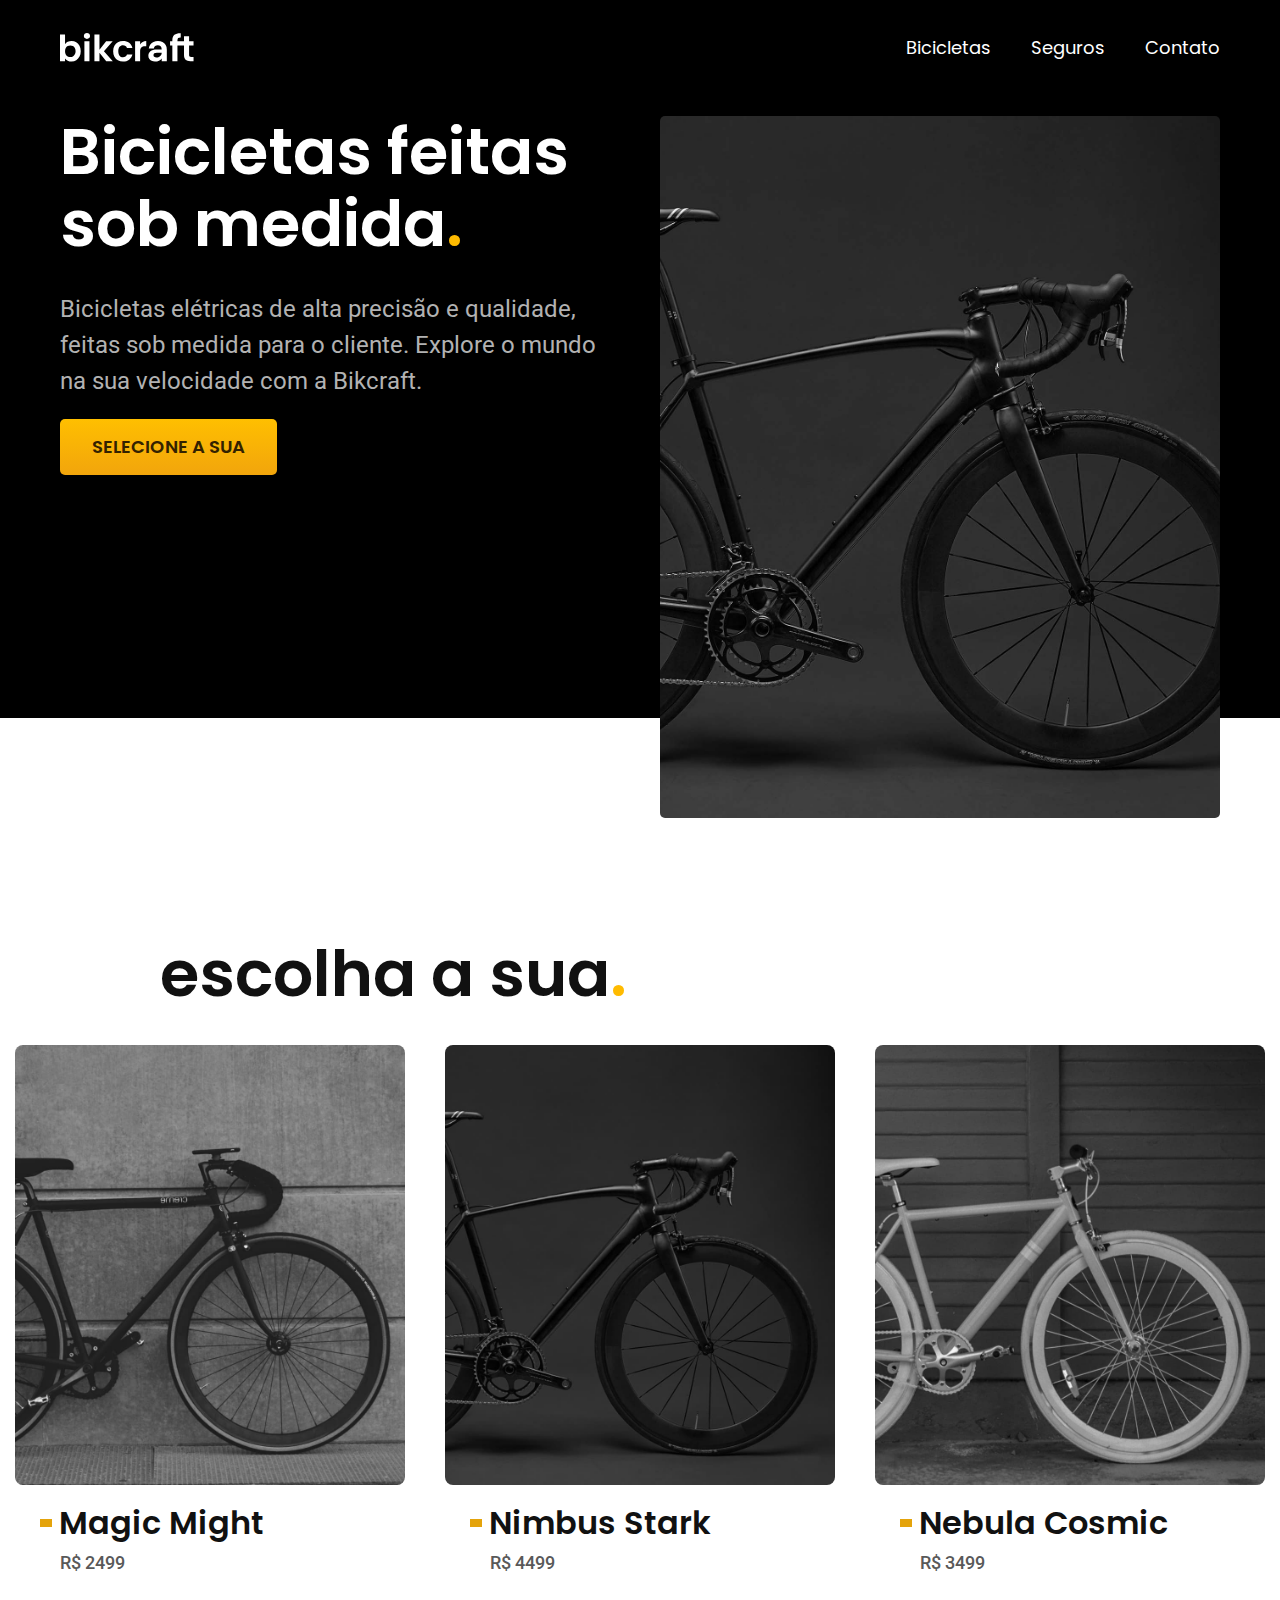
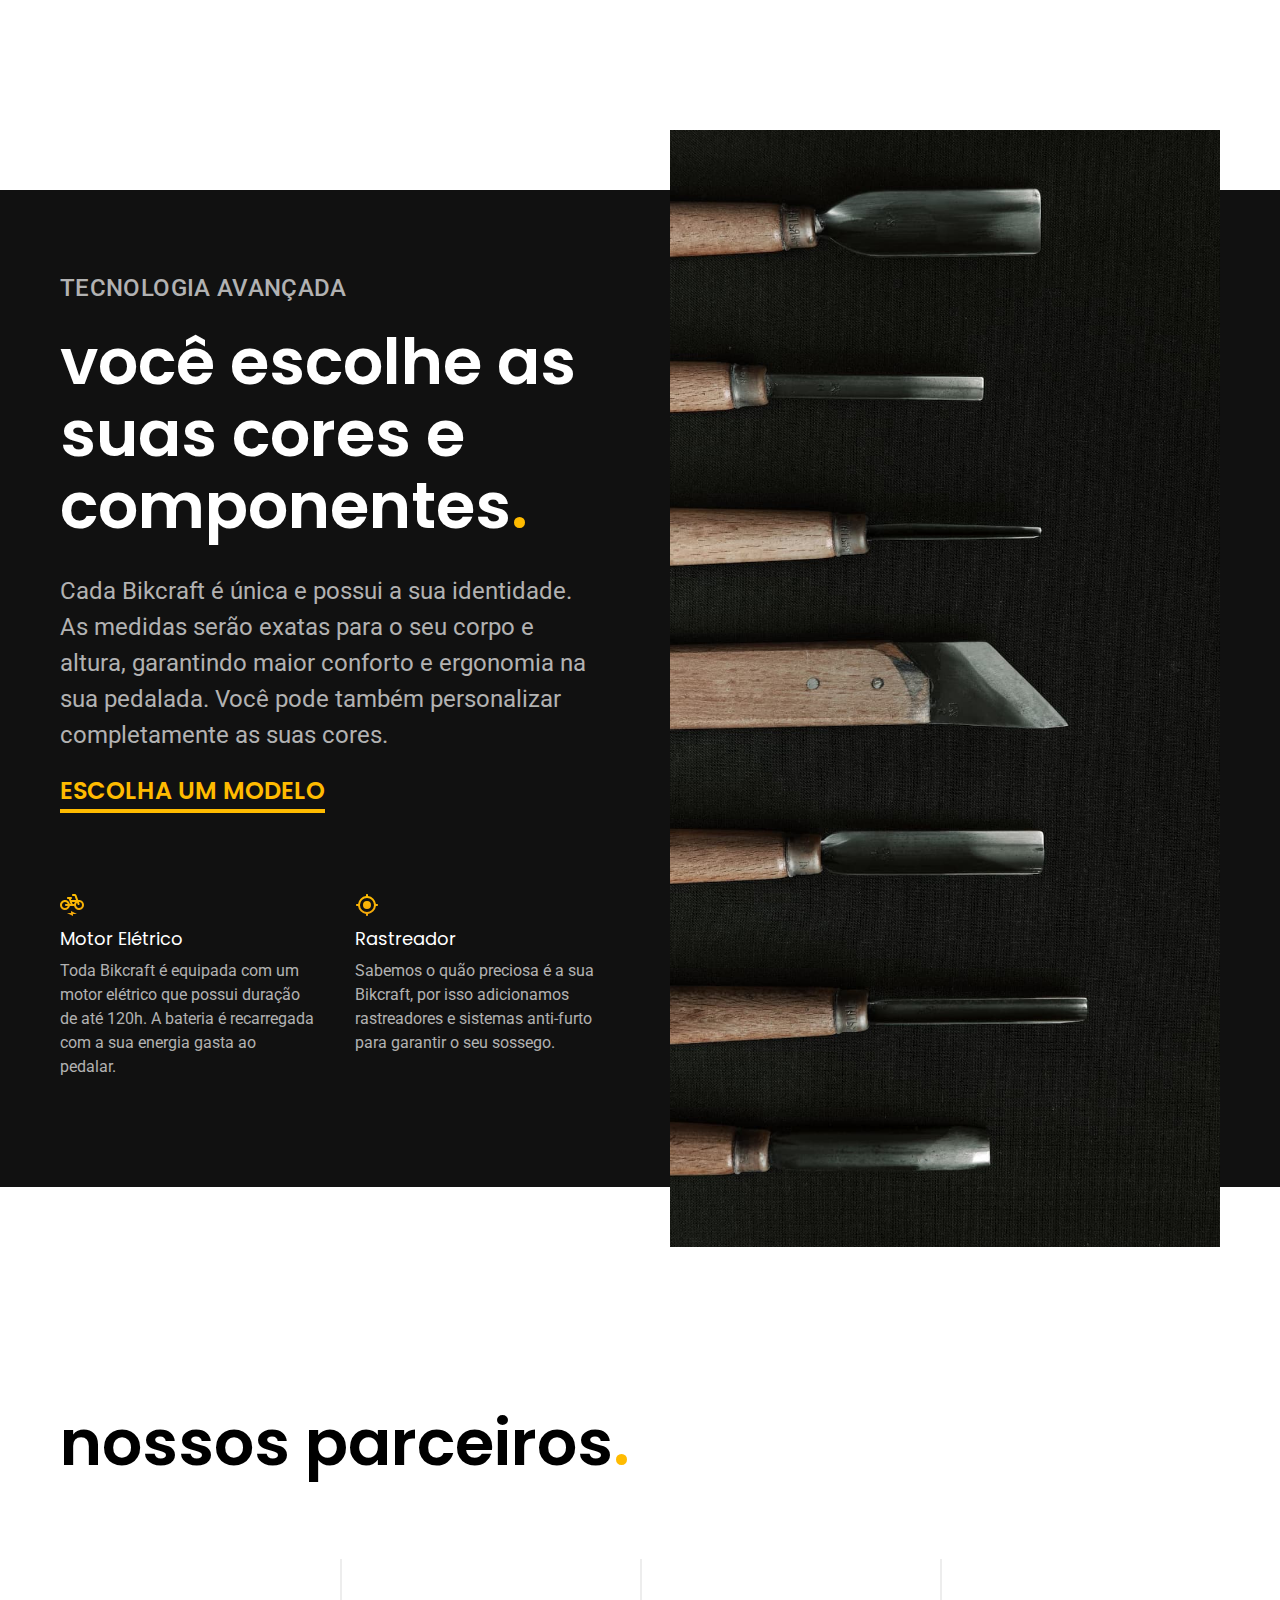
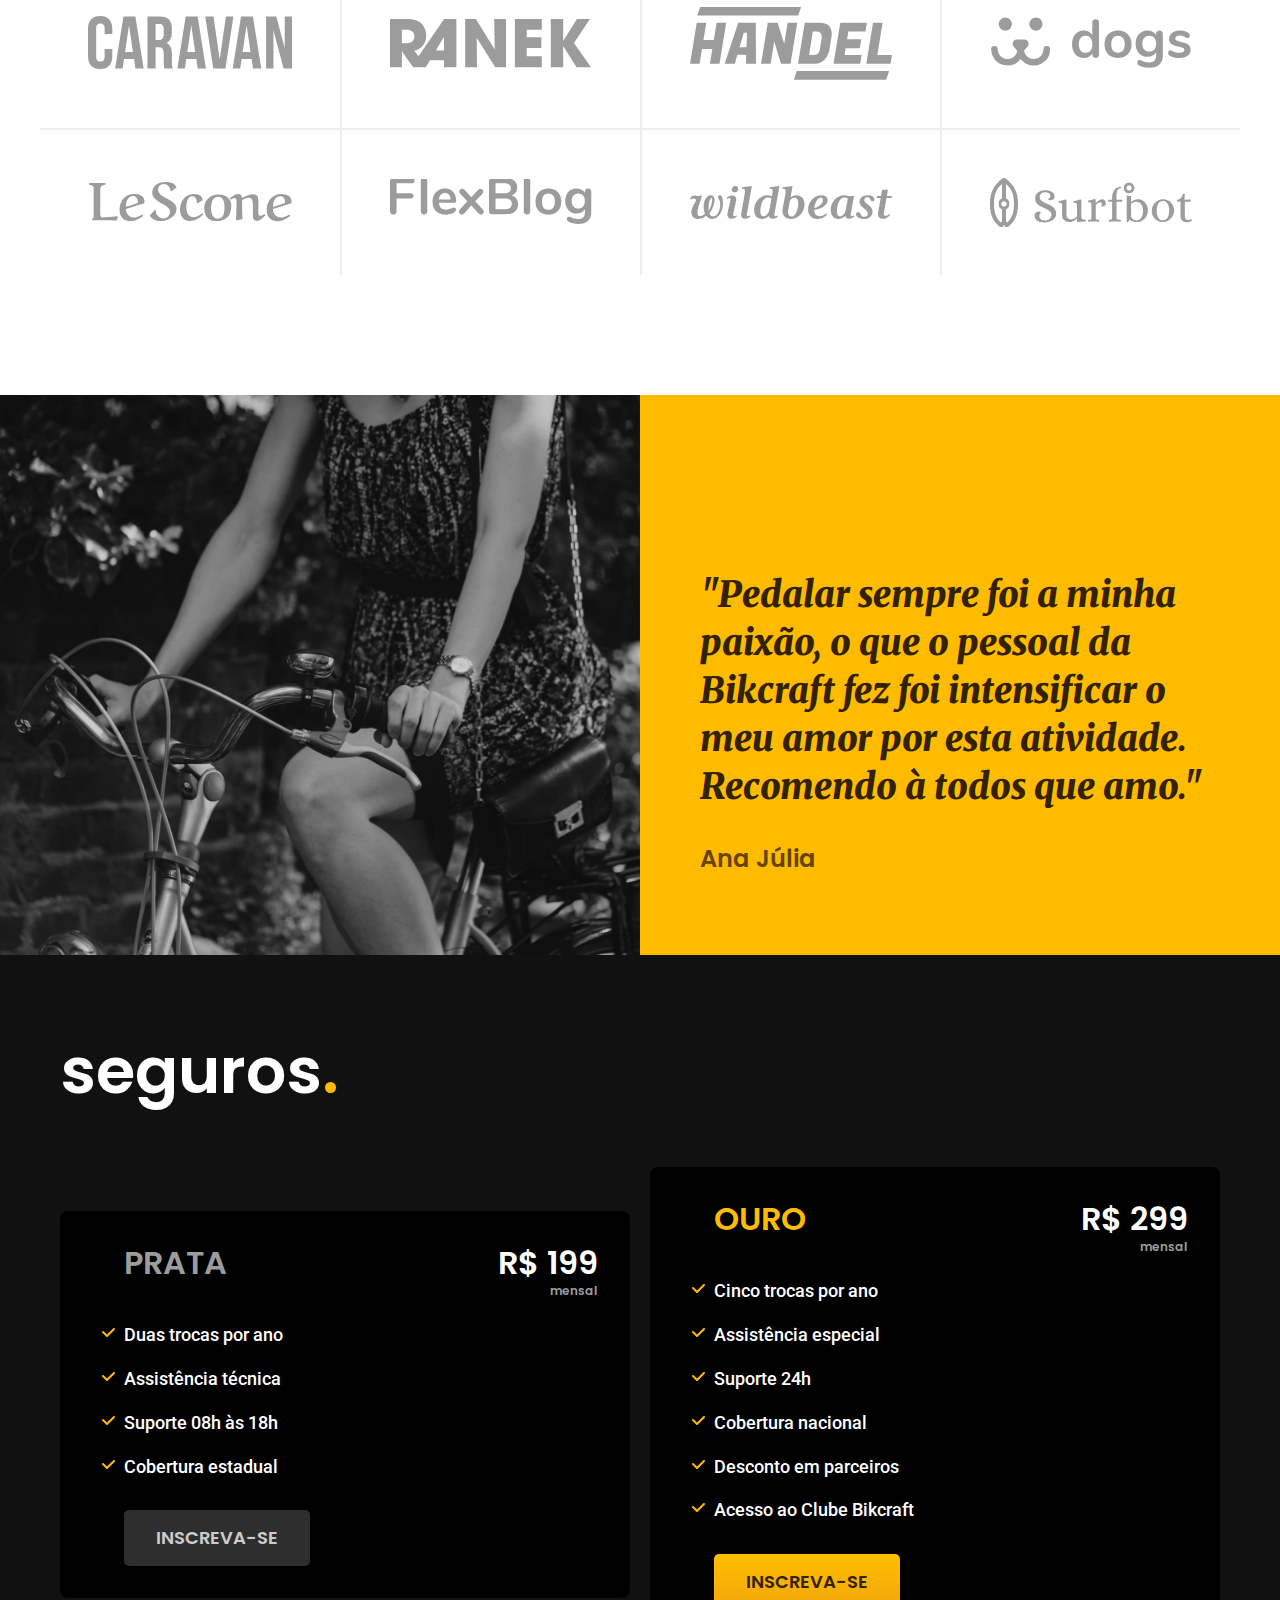
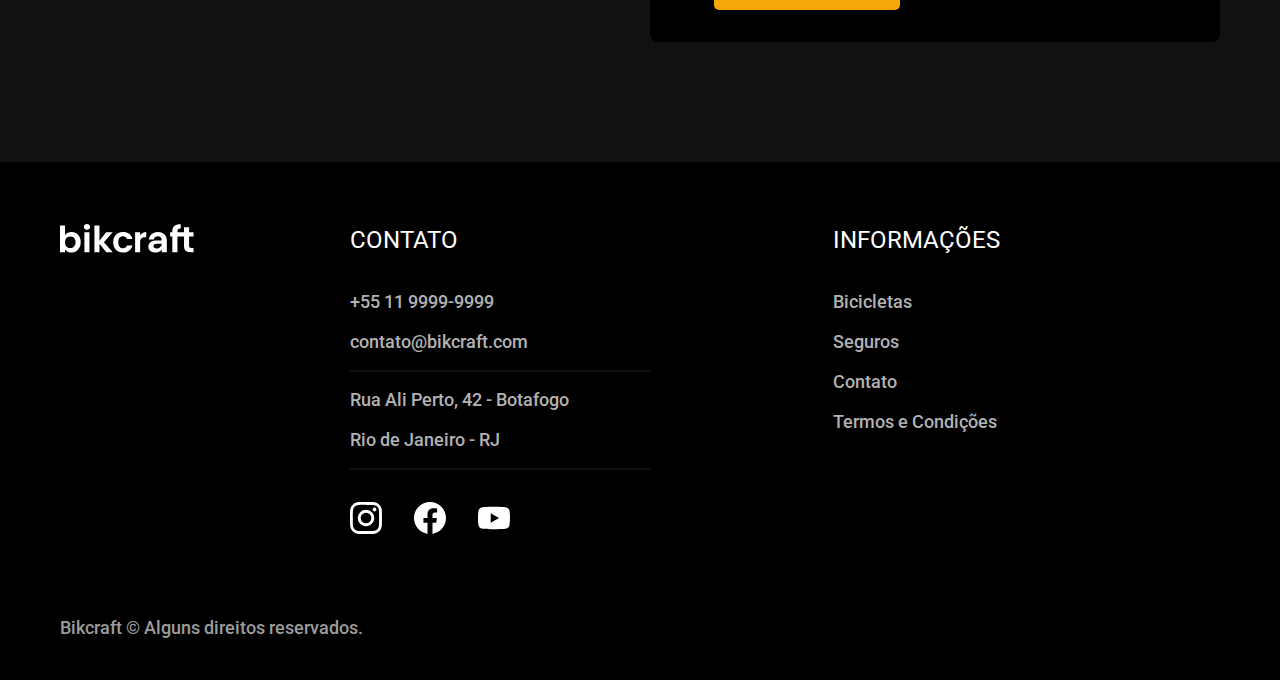
==== index.html @ 65bf2ab3 "jacarei-onibus" ====
<!DOCTYPE html>
<html lang="pt-br">

<head>
    <meta charset="UTF-8">
    <meta http-equiv="X-UA-Compatible" content="IE=edge">
    <meta name="viewport" content="width=device-width, initial-scale=1.0">
    <meta name="description"
        content="Bicicletas elétricas de alta precisão e qualidade,  feitas sob medida para o cliente. Explore o mundo na sua velocidade com a Bikcraft.">
    <link rel="stylesheet" href="assets/Css/style.css">
    <link rel="preconnect" href="https://fonts.googleapis.com">
    <link rel="preconnect" href="https://fonts.gstatic.com" crossorigin>
    <link
        href="https://fonts.googleapis.com/css2?family=Poppins:ital,wght@0,600;1,400&family=Roboto:wght@400;500&family=Merriweather:ital,wght@1,900&display=swap"
        rel="stylesheet">
    <title>BikCraft - Bicicletas Elétricas</title>
</head>

<body>
    <header class="header-bg">
        <div class="header container">
            <a href="./"><img class="logo" src="../assets/img/bikcraft.svg" alt="bikcraft"></a>
            <nav>
                <ul class="header-menu font-1-m w">
                    <li>
                        <a class="menu-item " href="/bicicletas.html">Bicicletas</a>
                    </li>
                    <li>
                        <a class="menu-item" href="#">Seguros </a>
                    </li>
                    <li>
                        <a class="menu-item" href="#">Contato</a>
                    </li>
                </ul>
                <div>
            </nav>
    </header>

    <main class="introducao-bg">
        <div class="introducao container">
            <div class="introducao-info">
                <h1 class="font-1-xxl w">Bicicletas feitas sob medida<span class="p1">.</span></h1>
                <p class="font-2-l c5">Bicicletas elétricas de alta precisão e qualidade, feitas sob medida para o
                    cliente.
                    Explore o mundo na sua velocidade com a Bikcraft.</p>
                <a class="font-1-m-b btn primario" href="#">Selecione a sua</a>
            </div>
            <div class="img">
                <img class="bike-intro" src="../assets/img/fotos/introducao.jpg" alt="Bicicleta preta">
            </div>
    </main>

    <article class="bicicletas-lista">
        <div>
            <h1 class="font-1-xxl c11">escolha a sua<span class="p1">.</span></h1>
        </div>
        <ul class="bicicletas-home">
            <li>
                <a class="motion" href="#">
                    <img src="/assets/img/bicicletas/magic-home.jpg" alt="Bicicleta Magic Might">
                    <div class="descricao">
                        <h2 class="font-1-xl c11">Magic Might</h2>
                        <p class="font-2-m c8">R$ 2499</p>
                    </div>
                </a>
            </li>

            <li>
                <a class="motion" href="/Bicicletas/nimbus.html">
                    <img src="/assets/img/bicicletas/nimbus-home.jpg" alt="Bicicleta Nimbus Stark">
                    <div class="descricao">
                        <h2 class="font-1-xl c11">Nimbus Stark</h2>
                        <p class="font-2-m c8">R$ 4499</p>
                    </div>
                </a>
            </li>

            <li>
                <a class="motion" href="#">
                    <img src="/assets/img/bicicletas/nebula-home.jpg" alt="Bicicleta Nebula Cosmic">
                    <div class="descricao">
                        <h2 class="font-1-xl c11">Nebula Cosmic</h2>
                        <p class="font-2-m c8">R$ 3499</p>
                    </div>
                </a>
            </li>
        </ul>

    </article>

    <article class="tecnologia-bg">
        <div class="tecnologia container w">
            <div class="tecnologia-info">
                <h3 class="font-2-l-b c5">Tecnologia Avançada</h3>
                <h1 class="font-1-xxl">você escolhe as suas cores e componentes<span class="p1">.</span></h1>
                <p class="font-2-l c5">Cada Bikcraft é única e possui a sua identidade. As medidas serão exatas para o
                    seu corpo e altura,
                    garantindo maior conforto e ergonomia na sua pedalada. Você pode também personalizar completamente
                    as suas cores.</p>
                <a href="#">
                    <h2 class="font-1-l p1">Escolha um modelo</h2>
                </a>

                <div class="info">

                    <div class="info-item">
                        <img src="/assets/img/icones/eletrica.svg" width="24px" height="24px" alt="">
                        <h3 class="font-1-m w">Motor Elétrico</h3>
                        <p class="font-2-s c5">Toda Bikcraft é equipada com um motor elétrico que possui duração de até
                            120h. A bateria é
                            recarregada com a sua energia gasta ao pedalar.
                    </div>
                    <div class="info-item">
                        <img src="/assets/img/icones/rastreador.svg" width="24px" height="24px" alt="">
                        <h3 class="font-1-m w">Rastreador</h3>
                        <p class="font-2-s c5">Sabemos o quão preciosa é a sua Bikcraft, por isso adicionamos
                            rastreadores
                            e sistemas
                            anti-furto para garantir o seu sossego.</p>
                    </div>
                </div>
            </div>
            <div>
                <img class="facas" src="/assets/img/fotos/tecnologia.jpg" alt="">
            </div>
        </div>
    </article>
    <section class="parceiros " aria-label="Nossos Parceiros">
        <div>
            <h2 class="font-1-xxl container">nossos parceiros<span class="p1">.</span></h2>
            <ul class="parceiros-logo">
                <li>
                    <svg viewBox="0 0 140 38" fill="none" xmlns="http://www.w3.org/2000/svg">
                        <path
                            d="M11.394 22.737v5.086c0 2.543-1.12 3.46-2.9 3.46-1.78 0-2.899-.917-2.899-3.46V8.596c0-2.543 1.12-3.51 2.9-3.51 1.78 0 2.899.967 2.899 3.51v3.815h5.29V8.952C16.684 3.255 13.835 0 8.342 0 2.848 0 0 3.255 0 8.952v18.515c0 5.697 2.848 8.953 8.342 8.953 5.493 0 8.342-3.256 8.342-8.953v-4.73h-5.29ZM32.503.407 38.2 36.013h-5.646l-.967-6.46h-6.866l-.967 6.46h-5.137L24.314.407h8.189Zm-4.425 6.307-2.645 18.007h5.391L28.18 6.713h-.101l-.001.001ZM58.19 36.013h-5.697c-.305-.916-.509-1.476-.509-4.375v-5.595c0-3.306-1.119-4.527-3.662-4.527h-1.933v14.497h-5.595V.407h8.444c5.798 0 8.29 2.696 8.29 8.19v2.797c0 3.662-1.17 6.002-3.662 7.172 2.798 1.271 3.713 3.916 3.713 7.63v5.493c0 1.73.051 3.001.61 4.324h.001Zm-9.105-30.52h-2.696V16.43h2.187c2.086 0 3.357-.915 3.357-3.764v-3.51c0-2.543-.864-3.662-2.848-3.662v-.001ZM75.242.407l5.697 35.606h-5.646l-.966-6.46H67.46l-.966 6.46h-5.138L67.053.407h8.19-.001Zm-4.425 6.307-2.645 18.007h5.392L70.919 6.713h-.102v.001ZM86.115.407h-5.646l5.493 35.606h8.342L99.797.407H94.66L90.438 29.45h-.102L86.115.407Zm27.098 0 5.697 35.606h-5.646l-.966-6.46h-6.867l-.967 6.46h-5.137L105.024.407h8.189Zm-4.425 6.307-2.645 18.007h5.392L108.89 6.713h-.102v.001Zm25.464 29.299H140V.407h-4.985v21.312h-.102L129.267.407h-7.019v35.606h5.036v-25.79h.101l6.867 25.79Z"
                            fill="#9C9C9C" />
                    </svg>
                </li>
                <li>
                    <svg viewBox="0 0 149 36" fill="none" xmlns="http://www.w3.org/2000/svg">
                        <path
                            d="M48.953 35.52V0h-9.037L21.02 27.408l-3.19-3.984c5.703-.864 8.892-5.856 8.892-11.184 0-5.088-2.802-9.36-6.572-10.992C18.267.432 15.464 0 11.743 0H0v35.52h8.747V24.048h.096l8.264 11.472h9.23l3.14-5.136H39.82v5.136h9.133ZM8.746 17.856V7.968h3.48c3.43 0 5.75 1.728 5.75 4.8 0 3.264-2.175 5.088-5.8 5.088h-3.43Zm31.072 5.328h-5.992l5.896-9.84h.096v9.84ZM85.604 35.52V0h-8.746l.386 22.464L63.327 0H55.45v35.52h8.747l-.242-21.696L77.68 35.52h7.925Zm26.376 0v-7.968h-11.115v-6.096h10.776v-7.968h-10.776v-5.52h11.115V0H92.118v35.52h19.862Zm36.305 0-12.612-17.808L147.512 0h-9.568l-10.1 15.984h-.097V0h-9.133v35.52h9.133V20.16h.097l9.762 15.36h10.679Z"
                            fill="#9C9C9C" />
                    </svg>
                </li>
                <li>
                    <svg viewBox="0 0 139 50" fill="none" xmlns="http://www.w3.org/2000/svg">
                        <path
                            d="M24.912 10.784 20.31 39.082h-6.612l1.68-10.218H8.256L6.61 39.082H0l4.639-28.298h6.575L9.242 22.732h7.122l1.974-11.948h6.575-.001Zm13.561 28.298.22-6.17h-6.1l-1.79 6.17h-6.977l9.388-28.298h12.053l.147 28.298H38.473Zm-1.497-21.42-2.885 9.983h4.785l.401-9.982h-2.301v-.001Zm36.807-6.878L69.18 39.082h-6.612l-4.601-15.484-2.484 15.485H48.87l4.639-28.299h6.794l4.53 14.464 2.373-14.464h6.577Zm15.425 0c3.19 0 5.467.865 6.83 2.594.999 1.31 1.497 2.948 1.497 4.913 0 .708-.06 1.454-.181 2.24l-1.425 8.765c-.487 2.96-1.681 5.332-3.58 7.114-1.9 1.782-4.359 2.672-7.38 2.672H74.34l4.64-28.298h10.228Zm-2.302 6.132h-2.374L81.939 32.95h3.47c1.144 0 2.033-.328 2.666-.982.658-.682 1.108-1.782 1.35-3.301l1.061-6.446c.092-.52.141-1.046.146-1.573 0-2.49-1.241-3.733-3.726-3.733v.001Zm30.206 22.166H98.775l4.641-28.298h18.337l-1.023 6.132h-11.762l-.84 5.306h9.716l-1.022 6.13h-9.717l-.73 4.599h11.762l-1.024 6.131h-.001Zm20.865 0H121.32l4.64-28.298h6.575l-3.616 22.167H139l-1.023 6.131Zm-64.506 5.036h63.543L135.029 50H71.486l1.985-5.882ZM6.95 0h69.5l-1.986 5.882h-69.5L6.95 0Z"
                            fill="#9C9C9C" />
                    </svg>
                </li>
                <li>
                    <svg viewBox="0 0 152 39" fill="none" xmlns="http://www.w3.org/2000/svg">
                        <path fill-rule="evenodd" clip-rule="evenodd"
                            d="M23.024 16.85h2.717c2.808 0 4.325 3.292 2.496 5.425l-2.66 3.1a7.392 7.392 0 0 0 2.719 4.655 7.409 7.409 0 0 0 10.02-.77 7.39 7.39 0 0 0 1.976-5.017 2.46 2.46 0 0 1 2.466-2.464 2.468 2.468 0 0 1 2.467 2.464A12.31 12.31 0 0 1 38.56 35.18a12.35 12.35 0 0 1-15.537-3.546 12.348 12.348 0 0 1-19.873-.188 12.31 12.31 0 0 1-2.33-7.203A2.462 2.462 0 0 1 3.29 21.78a2.468 2.468 0 0 1 2.467 2.464 7.387 7.387 0 0 0 5.47 7.147 7.404 7.404 0 0 0 9.246-6.016l-2.662-3.1c-1.828-2.132-.312-5.423 2.5-5.423h2.714Z"
                            fill="#9C9C9C" />
                        <path
                            d="M34.535 10.28a4.93 4.93 0 0 0 4.558-6.815 4.93 4.93 0 0 0-4.558-3.04 4.93 4.93 0 0 0-4.557 6.814 4.929 4.929 0 0 0 4.557 3.041Zm-23.023 0a4.93 4.93 0 0 0 4.557-6.815A4.93 4.93 0 0 0 9.625.798a4.93 4.93 0 0 0-2.67 6.441 4.93 4.93 0 0 0 4.557 3.041Zm67.933-8.652c.76 0 1.384.217 1.872.651.488.434.732 1.004.732 1.71v24.335c0 .733-.23 1.316-.692 1.75-.46.434-1.07.651-1.83.651s-1.37-.217-1.832-.65c-.46-.435-.692-1.018-.692-1.75v-1.018c-.597 1.112-1.465 1.98-2.605 2.604-1.112.624-2.387.936-3.825.936-1.71 0-3.242-.434-4.598-1.302-1.33-.868-2.374-2.089-3.134-3.663-.733-1.6-1.099-3.43-1.099-5.493 0-2.062.366-3.866 1.1-5.413.76-1.546 1.803-2.74 3.133-3.58 1.33-.842 2.862-1.263 4.598-1.263 1.438 0 2.713.3 3.826.896a6.21 6.21 0 0 1 2.563 2.523V3.907c0-.678.217-1.22.651-1.628.462-.434 1.072-.65 1.832-.65ZM71.916 26.9c1.628 0 2.876-.556 3.744-1.669.895-1.112 1.343-2.7 1.343-4.76 0-2.063-.448-3.637-1.343-4.72-.868-1.114-2.102-1.67-3.703-1.67-1.628 0-2.89.542-3.785 1.628-.895 1.085-1.343 2.645-1.343 4.68 0 2.062.448 3.662 1.343 4.802.895 1.14 2.143 1.71 3.744 1.71Zm24.441 3.947c-2.034 0-3.825-.42-5.37-1.26-1.52-.842-2.7-2.049-3.542-3.623-.84-1.574-1.262-3.405-1.262-5.494s.42-3.907 1.262-5.453c.841-1.574 2.021-2.78 3.54-3.622 1.547-.84 3.338-1.262 5.372-1.262 2.035 0 3.812.42 5.331 1.262a8.446 8.446 0 0 1 3.541 3.622c.841 1.546 1.262 3.364 1.262 5.453 0 2.09-.421 3.92-1.262 5.494a8.448 8.448 0 0 1-3.541 3.622c-1.519.84-3.296 1.261-5.33 1.261Zm-.04-3.947c1.655 0 2.916-.543 3.784-1.628.869-1.085 1.303-2.686 1.303-4.802 0-2.089-.434-3.676-1.303-4.76-.868-1.114-2.116-1.67-3.744-1.67-1.627 0-2.89.556-3.784 1.67-.868 1.084-1.303 2.671-1.303 4.76 0 2.116.434 3.717 1.303 4.802.868 1.085 2.116 1.628 3.744 1.628Zm31.221-16.685c.76 0 1.37.217 1.831.65.462.435.692 1.018.692 1.75V28.69c0 3.12-.868 5.48-2.604 7.082-1.737 1.6-4.3 2.4-7.692 2.4-2.957 0-5.426-.555-7.406-1.668-1.004-.597-1.506-1.316-1.506-2.157 0-.597.136-1.07.407-1.424.298-.353.678-.53 1.139-.53.245 0 .543.055.896.164.352.135.719.285 1.098.447.85.362 1.72.674 2.605.936.787.217 1.682.326 2.686.326 3.554 0 5.331-1.736 5.331-5.21v-2.604c-.597 1.113-1.465 1.98-2.604 2.605-1.14.597-2.442.895-3.907.895-1.737 0-3.283-.407-4.64-1.22-1.329-.842-2.373-2.008-3.133-3.5-.76-1.493-1.14-3.215-1.14-5.169 0-1.953.367-3.676 1.099-5.168.76-1.52 1.818-2.686 3.174-3.5 1.357-.84 2.903-1.262 4.64-1.262 1.465 0 2.767.312 3.907.936a6.092 6.092 0 0 1 2.604 2.564v-1.058c0-.705.231-1.275.692-1.71.461-.433 1.072-.65 1.831-.65Zm-7.691 15.79c1.628 0 2.889-.53 3.784-1.587.923-1.059 1.384-2.51 1.384-4.355 0-1.872-.461-3.337-1.384-4.395-.895-1.058-2.156-1.587-3.784-1.587-1.601 0-2.863.53-3.785 1.587-.922 1.058-1.384 2.523-1.384 4.395 0 1.845.462 3.296 1.384 4.355.922 1.058 2.184 1.587 3.785 1.587Zm22.686 4.842c-2.957 0-5.344-.583-7.162-1.75-.868-.515-1.302-1.248-1.302-2.197 0-.543.149-.977.447-1.302.299-.353.665-.53 1.099-.53.461 0 1.099.218 1.913.652.868.407 1.655.72 2.36.936.733.217 1.655.325 2.767.325 1.14 0 2.022-.19 2.646-.57.651-.38.976-.908.976-1.587 0-.46-.135-.827-.407-1.098-.244-.272-.705-.516-1.383-.733-.652-.244-1.655-.515-3.012-.814-2.414-.488-4.151-1.18-5.209-2.075-1.031-.895-1.546-2.13-1.546-3.703 0-1.194.352-2.266 1.058-3.216.705-.976 1.668-1.722 2.889-2.238 1.248-.542 2.659-.814 4.232-.814 1.14 0 2.239.15 3.297.448a9.628 9.628 0 0 1 2.849 1.22c.868.543 1.302 1.262 1.302 2.158 0 .542-.149 1.004-.448 1.383-.298.353-.665.53-1.099.53-.298 0-.597-.055-.895-.163a25.86 25.86 0 0 1-1.058-.57c-.787-.407-1.465-.705-2.035-.895-.57-.217-1.275-.326-2.116-.326-1.004 0-1.804.204-2.401.61-.57.407-.855.964-.855 1.67 0 .677.299 1.193.896 1.545.597.353 1.75.706 3.459 1.06 1.818.38 3.242.812 4.273 1.301 1.031.488 1.763 1.1 2.197 1.831.462.733.692 1.67.692 2.808 0 1.845-.773 3.324-2.319 4.436-1.52 1.112-3.555 1.668-6.105 1.668Z"
                            fill="#9C9C9C" />
                    </svg>
                </li>
                <li>
                    <svg viewBox="0 0 208 41" fill="none" xmlns="http://www.w3.org/2000/svg">
                        <g clip-path="url(#a)">
                            <path fill-rule="evenodd" clip-rule="evenodd"
                                d="M13.935 36.123a.87.87 0 0 1-.685-.344 2.436 2.436 0 0 1-.45-1.03 13.958 13.958 0 0 1-.25-1.44c-.07-.622-.105-1.249-.106-1.876-.02-1.378-.016-2.756.014-4.134.018-.846.026-1.506.026-1.982V9.565c0-.776.005-1.366.014-1.771.009-.405.04-.863.091-1.374.03-.38.096-.756.199-1.123.1-.283.233-.553.395-.806.15-.265.368-.484.633-.634.308-.154.625-.29.949-.41a6.32 6.32 0 0 1 1.291-.33c.574-.084 1.15-.155 1.728-.212V1.45l-.45-.45H1.412l-.422.45v1.242c2.672.159 4.166.917 4.482 2.273a20.91 20.91 0 0 1 .264 3.462v24.127a24.227 24.227 0 0 1-.159 3.753 1.73 1.73 0 0 1-.316.528 9.886 9.886 0 0 1-.645.7c-.18.173-.35.354-.514.542v.925c13.587 0 21.997.088 25.23.265l1.135-3.832-.712-.503c-5.25.66-10.53 1.058-15.819 1.19h-.001Zm25.256-11.046a.73.73 0 0 1-.158.026c-.263 0-.395-.096-.395-.29.001-.876.067-1.751.198-2.617.148-.944.395-1.87.738-2.761a10.49 10.49 0 0 1 1.347-2.537 6.33 6.33 0 0 1 5.128-2.524 4.137 4.137 0 0 1 3.664 1.824 7.255 7.255 0 0 1 1.24 4.175 1.339 1.339 0 0 1-.884 1.242 43.072 43.072 0 0 1-4.416 1.507c-2.107.62-4.207 1.263-6.3 1.93a.74.74 0 0 0-.162.025Zm15.66 8.245c-3.165 1.92-5.898 2.88-8.198 2.88a7.496 7.496 0 0 1-4.377-1.295 7.837 7.837 0 0 1-2.755-3.237 9.994 9.994 0 0 1-.883-4.188c11.495-3.576 17.295-5.365 17.4-5.365a1.948 1.948 0 0 0 1.555-2.008 7.538 7.538 0 0 0-.883-3.726 6.445 6.445 0 0 0-2.386-2.471 11.554 11.554 0 0 0-3.256-1.295 16.624 16.624 0 0 0-3.785-.41 15.96 15.96 0 0 0-6.642 1.335 12.734 12.734 0 0 0-4.758 3.568 16.223 16.223 0 0 0-2.755 5.02 17.956 17.956 0 0 0-.95 5.828c0 4.07 1.1 7.118 3.296 9.144 1.986 1.85 4.79 2.774 8.41 2.774a13.573 13.573 0 0 0 5.972-1.453 46.087 46.087 0 0 0 6.393-3.86l-.577-1.028-.82-.213h-.001ZM90.36 5.457a7.717 7.717 0 0 0-3.876-4.202 16.364 16.364 0 0 0-6.986-1.268 20.517 20.517 0 0 0-5.18.634 15.765 15.765 0 0 0-4.456 1.903 9.155 9.155 0 0 0-3.203 3.45 10.305 10.305 0 0 0-1.187 5.007c0 1.247.302 2.476.883 3.58a10.004 10.004 0 0 0 2.215 2.895 26.924 26.924 0 0 0 3.11 2.365 36.23 36.23 0 0 0 3.402 2.008c1.1.565 2.181 1.165 3.243 1.798.88.498 1.706 1.087 2.465 1.757 1.95 1.815 2.926 3.54 2.926 5.18a6.372 6.372 0 0 1-2.03 4.637 6.672 6.672 0 0 1-4.877 2.022 6.96 6.96 0 0 1-5.576-2.537 8.705 8.705 0 0 1-2.148-5.79l-1.027-.37-5.246 5.894a12.282 12.282 0 0 0 4.72 4.057 13.845 13.845 0 0 0 6.195 1.415 19.606 19.606 0 0 0 5.774-.9 21.309 21.309 0 0 0 5.326-2.445 12.874 12.874 0 0 0 3.914-3.91 9.172 9.172 0 0 0 1.516-5.035 7.807 7.807 0 0 0-.5-2.814 9.001 9.001 0 0 0-1.292-2.326 11.544 11.544 0 0 0-2.202-2.074 28.166 28.166 0 0 0-2.808-1.865 96.238 96.238 0 0 0-3.532-1.916c-.83-.402-1.648-.83-2.452-1.282-.76-.445-1.5-.923-2.218-1.434a11.112 11.112 0 0 1-2.002-1.76 8.147 8.147 0 0 1-1.266-2.062 6.28 6.28 0 0 1-.527-2.55 5.367 5.367 0 0 1 1.54-3.885 5.432 5.432 0 0 1 4.073-1.585 6.318 6.318 0 0 1 4.97 2.087 9.244 9.244 0 0 1 2.254 5.048l.923.29 5.142-4.017Zm25.638 10.135a5.335 5.335 0 0 0-1.977-1.982 9.526 9.526 0 0 0-2.61-1.017 13.378 13.378 0 0 0-2.992-.317c-1.919-.027-3.827.3-5.629.965a12.226 12.226 0 0 0-4.165 2.55 13.832 13.832 0 0 0-2.742 3.738 17.76 17.76 0 0 0-1.569 4.427 23.088 23.088 0 0 0-.474 4.73c-.006 1.35.185 2.694.566 3.988.37 1.253.945 2.436 1.7 3.502a7.845 7.845 0 0 0 3.099 2.537 10.38 10.38 0 0 0 4.521.938c4.939 0 9.579-2.176 13.92-6.527l-.527-.767-.659-.158c-3.216 2.484-6.187 3.726-8.911 3.726a6.304 6.304 0 0 1-2.939-.674 5.928 5.928 0 0 1-2.099-1.743 10.563 10.563 0 0 1-1.332-2.458 13.181 13.181 0 0 1-.751-2.708c-.14-.874-.21-1.758-.211-2.643a20.85 20.85 0 0 1 .29-3.356c.207-1.235.516-2.45.923-3.634a7.597 7.597 0 0 1 1.872-3.066 4.041 4.041 0 0 1 2.9-1.202 3.878 3.878 0 0 1 3.585 1.956 9.276 9.276 0 0 1 1.16 4.81l.923.37 4.983-2.96a6.701 6.701 0 0 0-.855-3.025Zm9.663 7.862c.134-1.038.368-2.06.699-3.052.303-.965.733-1.884 1.278-2.735a6.11 6.11 0 0 1 2.044-1.916 5.628 5.628 0 0 1 2.913-.753 5.818 5.818 0 0 1 3.15.832 5.495 5.495 0 0 1 2.043 2.273c.477.967.822 1.993 1.027 3.052.217 1.14.324 2.3.317 3.462 0 1.057-.009 1.938-.027 2.642a32.146 32.146 0 0 1-.184 2.538 15.27 15.27 0 0 1-.435 2.457c-.207.71-.476 1.4-.804 2.062a5.178 5.178 0 0 1-1.279 1.717 6.324 6.324 0 0 1-1.872 1.057 7.254 7.254 0 0 1-2.57.423 4.677 4.677 0 0 1-2.703-.82 6.06 6.06 0 0 1-1.884-2.021 12.474 12.474 0 0 1-1.134-2.761 18.328 18.328 0 0 1-.607-2.895 21.955 21.955 0 0 1-.158-2.55 24.262 24.262 0 0 1 .186-3.012Zm-3.269 13.663c1.915 1.744 4.956 2.616 9.122 2.616 1.54.01 3.076-.167 4.574-.53a13.499 13.499 0 0 0 3.978-1.703 11.784 11.784 0 0 0 3.177-2.947 13.762 13.762 0 0 0 2.083-4.387 20.91 20.91 0 0 0 .765-5.866 11.003 11.003 0 0 0-3.612-8.51c-2.198-1.972-5.388-2.96-9.57-2.96-4.183 0-7.628 1.296-10.335 3.886a12.973 12.973 0 0 0-4.06 9.804c0 4.722 1.291 8.254 3.875 10.597h.003Zm41.258-20.93c1.406 0 2.408.282 3.006.846.557.68.909 1.506 1.014 2.38.221 1.03.358 2.078.409 3.13.035.926.053 2.12.053 3.582a450.47 450.47 0 0 1-.039 5.695c-.009.572-.005 1.246.012 2.022.005.578.04 1.156.106 1.73.053.38.123.794.211 1.242.061.376.186.737.369 1.07.158.265.352.506.578.715a4.083 4.083 0 0 0 2.899 1.056c1.319 0 2.83-.67 4.535-2.008a49.653 49.653 0 0 0 4.06-3.78l-.606-.9h-.633a6.428 6.428 0 0 1-3.611 1.4 2.065 2.065 0 0 1-1.53-.554 2.052 2.052 0 0 1-.462-.514 3.798 3.798 0 0 1-.276-1.084 15.327 15.327 0 0 1-.132-2.286c0-.581.031-1.52.092-2.814.049-.92.08-1.84.093-2.762v-1.586c.017-1.71.013-2.893-.013-3.555a25.134 25.134 0 0 0-.304-2.695 4.911 4.911 0 0 0-.817-2.352 5.485 5.485 0 0 0-1.635-1.215 5.733 5.733 0 0 0-2.689-.57c-3.093 0-6.679 1.27-10.756 3.807l-.633-.238a5.015 5.015 0 0 0-.909-2.708c-.519-.68-1.411-1.018-2.676-1.018a7.2 7.2 0 0 0-2.228.383c-.835.28-1.632.662-2.374 1.136-.8.503-1.494.97-2.083 1.4-.589.432-1.27.956-2.043 1.573l.975 1.295c.179-.116.36-.23.541-.343.307-.194.575-.352.804-.476.228-.123.501-.268.817-.436.283-.154.579-.283.884-.386.233-.08.477-.125.724-.132.305-.007.606.07.87.225.268.177.47.437.578.74.132.32.246.645.342.977.108.447.17.903.185 1.362.036.6.057 1.084.064 1.453.008.369.012.924.013 1.665v.45c0 1.726-.132 7.01-.395 15.855l.659.37 5.932-1.718c-.176-.757-.308-3.144-.396-7.16-.087-3.928-.13-7.858-.128-11.787 3.058-1.656 5.237-2.484 6.538-2.484l.005.002Zm25.573 9.01a.698.698 0 0 1-.158.028c-.263 0-.395-.097-.396-.29.001-.877.067-1.751.199-2.617a13.6 13.6 0 0 1 .737-2.762c.331-.903.783-1.757 1.345-2.537a6.33 6.33 0 0 1 5.128-2.524 4.135 4.135 0 0 1 3.664 1.824 7.247 7.247 0 0 1 1.239 4.175 1.34 1.34 0 0 1-.883 1.242 43.15 43.15 0 0 1-4.415 1.507c-2.107.62-4.208 1.263-6.301 1.93a.79.79 0 0 0-.158.025h-.001v-.001Zm15.66 8.246c-3.165 1.92-5.898 2.88-8.199 2.88a7.504 7.504 0 0 1-4.377-1.294 7.833 7.833 0 0 1-2.754-3.237 10.001 10.001 0 0 1-.884-4.19c11.495-3.575 17.295-5.363 17.401-5.363a1.95 1.95 0 0 0 1.555-2.009 7.543 7.543 0 0 0-.883-3.726 6.445 6.445 0 0 0-2.386-2.471 11.564 11.564 0 0 0-3.256-1.295 16.617 16.617 0 0 0-3.786-.41 15.958 15.958 0 0 0-6.64 1.335 12.734 12.734 0 0 0-4.758 3.568 16.208 16.208 0 0 0-2.755 5.02 17.928 17.928 0 0 0-.949 5.828c0 4.07 1.098 7.117 3.295 9.144 1.986 1.85 4.789 2.774 8.41 2.774a13.572 13.572 0 0 0 5.972-1.453 46.176 46.176 0 0 0 6.393-3.86l-.577-1.028-.822-.213Z"
                                fill="#9C9C9C" />
                        </g>
                        <defs>
                            <clipPath id="a">
                                <path fill="#fff" d="M0 0h208v41H0z" />
                            </clipPath>
                        </defs>
                    </svg>
                </li>
                <li>
                    <svg viewBox="0 0 165 38" fill="none" xmlns="http://www.w3.org/2000/svg">
                        <g clip-path="url(#a)">
                            <path
                                d="M2.704 29.072c-.817 0-1.479-.252-1.986-.756C.24 27.812 0 27.154 0 26.342V1.772C0 .96.225.33.676-.118 1.155-.566 1.803-.79 2.62-.79h14.832c1.718 0 2.577.728 2.577 2.184 0 1.428-.859 2.142-2.577 2.142H5.367V11.6h11.24c1.718 0 2.577.728 2.577 2.184 0 1.428-.859 2.142-2.577 2.142H5.367v10.416c0 .812-.24 1.47-.719 1.974s-1.127.756-1.944.756Zm25.077 0c-.76 0-1.394-.21-1.901-.63-.48-.448-.718-1.078-.718-1.89V1.478c0-.812.239-1.428.718-1.848.507-.42 1.14-.63 1.901-.63.761 0 1.395.21 1.902.63.507.42.76 1.036.76 1.848v25.074c0 .812-.253 1.442-.76 1.89-.507.42-1.141.63-1.902.63Zm24.463-5.88c.478 0 .859.182 1.14.546.31.364.465.854.465 1.47 0 .868-.52 1.596-1.563 2.184-.958.532-2.043.966-3.254 1.302-1.211.308-2.366.462-3.465.462-3.324 0-5.958-.952-7.902-2.856s-2.915-4.508-2.915-7.812c0-2.1.422-3.962 1.267-5.586s2.029-2.884 3.55-3.78c1.55-.896 3.296-1.344 5.24-1.344 1.859 0 3.479.406 4.859 1.218 1.38.812 2.45 1.96 3.212 3.444.76 1.484 1.14 3.234 1.14 5.25 0 1.204-.535 1.806-1.605 1.806H39.947c.17 1.932.718 3.36 1.648 4.284.93.896 2.282 1.344 4.057 1.344.901 0 1.69-.112 2.366-.336a22.562 22.562 0 0 0 2.366-.924c.846-.448 1.465-.672 1.86-.672Zm-7.312-11.718c-1.436 0-2.591.448-3.465 1.344-.845.896-1.352 2.184-1.52 3.864h9.549c-.056-1.708-.479-2.996-1.268-3.864-.788-.896-1.887-1.344-3.296-1.344Zm30.91 13.482c.508.504.761 1.078.761 1.722 0 .616-.24 1.176-.718 1.68-.479.476-1.042.714-1.69.714-.705 0-1.31-.294-1.817-.882l-5.959-6.552-5.958 6.552c-.535.56-1.14.84-1.817.84-.62 0-1.169-.238-1.648-.714-.479-.476-.718-1.022-.718-1.638 0-.644.254-1.218.76-1.722l6.17-6.678-5.831-6.3c-.507-.504-.76-1.078-.76-1.722 0-.644.239-1.19.718-1.638.478-.476 1.028-.714 1.648-.714.676 0 1.281.28 1.817.84l5.62 6.132 5.62-6.132c.535-.56 1.14-.84 1.817-.84.647 0 1.197.238 1.648.714.479.448.718.994.718 1.638 0 .644-.254 1.218-.76 1.722l-5.832 6.3 6.212 6.678ZM99.22 13.532c1.719.476 3.043 1.344 3.972 2.604.958 1.26 1.437 2.8 1.437 4.62 0 2.52-.915 4.494-2.747 5.922-1.802 1.428-4.296 2.142-7.479 2.142H83.501c-.817 0-1.465-.224-1.944-.672-.45-.448-.676-1.078-.676-1.89V1.772c0-.812.226-1.442.676-1.89.48-.448 1.127-.672 1.944-.672H93.98c3.098 0 5.521.686 7.268 2.058 1.774 1.344 2.662 3.234 2.662 5.67 0 1.568-.423 2.926-1.268 4.074-.817 1.148-1.958 1.988-3.423 2.52h.001Zm-13.014-1.848h6.887c3.747 0 5.62-1.386 5.62-4.158 0-1.4-.465-2.436-1.394-3.108-.93-.672-2.338-1.008-4.226-1.008h-6.888v8.274Zm7.606 12.936c1.972 0 3.408-.35 4.31-1.05.901-.7 1.352-1.792 1.352-3.276 0-1.484-.465-2.59-1.395-3.318-.901-.728-2.324-1.092-4.267-1.092h-7.606v8.736h7.606Zm18.069 4.452c-.761 0-1.394-.21-1.901-.63-.479-.448-.719-1.078-.719-1.89V1.478c0-.812.24-1.428.719-1.848.507-.42 1.14-.63 1.901-.63.761 0 1.395.21 1.902.63.507.42.76 1.036.76 1.848v25.074c0 .812-.253 1.442-.76 1.89-.507.42-1.141.63-1.902.63Zm17.532.084c-2.112 0-3.972-.434-5.577-1.302-1.578-.868-2.803-2.114-3.677-3.738-.873-1.624-1.31-3.514-1.31-5.67s.437-4.032 1.31-5.628c.874-1.624 2.099-2.87 3.677-3.738 1.605-.868 3.465-1.302 5.577-1.302 2.113 0 3.958.434 5.536 1.302a8.745 8.745 0 0 1 3.676 3.738c.873 1.596 1.31 3.472 1.31 5.628s-.437 4.046-1.31 5.67a8.745 8.745 0 0 1-3.676 3.738c-1.578.868-3.423 1.302-5.536 1.302Zm-.042-4.074c1.718 0 3.028-.56 3.93-1.68.901-1.12 1.352-2.772 1.352-4.956 0-2.156-.451-3.794-1.352-4.914-.902-1.148-2.197-1.722-3.888-1.722-1.69 0-3 .574-3.929 1.722-.902 1.12-1.353 2.758-1.353 4.914 0 2.184.451 3.836 1.353 4.956.901 1.12 2.197 1.68 3.887 1.68Zm32.419-17.22c.788 0 1.422.224 1.901.672.479.448.718 1.05.718 1.806v16.59c0 3.22-.901 5.656-2.704 7.308-1.803 1.652-4.465 2.478-7.986 2.478-3.071 0-5.635-.574-7.691-1.722-1.042-.616-1.563-1.358-1.563-2.226 0-.616.14-1.106.422-1.47.31-.364.704-.546 1.183-.546.254 0 .564.056.93.168.366.14.746.294 1.141.462 1.014.42 1.915.742 2.704.966.817.224 1.747.336 2.789.336 3.69 0 5.536-1.792 5.536-5.376V24.62c-.62 1.148-1.522 2.044-2.705 2.688-1.183.616-2.535.924-4.056.924-1.803 0-3.409-.42-4.818-1.26-1.38-.868-2.464-2.072-3.253-3.612-.789-1.54-1.183-3.318-1.183-5.334 0-2.016.38-3.794 1.141-5.334.788-1.568 1.887-2.772 3.295-3.612 1.409-.868 3.015-1.302 4.818-1.302 1.521 0 2.873.322 4.056.966a6.309 6.309 0 0 1 2.705 2.646v-1.092c0-.728.239-1.316.718-1.764.479-.448 1.113-.672 1.902-.672Zm-7.987 16.296c1.69 0 3-.546 3.93-1.638.958-1.092 1.437-2.59 1.437-4.494 0-1.932-.479-3.444-1.437-4.536-.93-1.092-2.24-1.638-3.93-1.638-1.662 0-2.972.546-3.93 1.638-.957 1.092-1.436 2.604-1.436 4.536 0 1.904.479 3.402 1.436 4.494.958 1.092 2.268 1.638 3.93 1.638Z"
                                fill="#9C9C9C" />
                        </g>
                        <defs>
                            <clipPath id="a">
                                <path fill="#fff" d="M0 0h165v38H0z" />
                            </clipPath>
                        </defs>
                    </svg>
                </li>
                <li>
                    <svg viewBox="0 0 196 34" fill="none" xmlns="http://www.w3.org/2000/svg">
                        <path
                            d="M21.644 32.955a6.99 6.99 0 0 1-3.38-.769 6.869 6.869 0 0 1-2.574-2.29 11.634 11.634 0 0 1-7.47 3.06c-4.987 0-7.69-3.465-6.777-8.43.694-3.735 3.799-7.477 4.667-10.48-1.68-1.009-4.174-1.71-5.343.35L0 13.935c.612-2.258 2.091-3.76 4.228-3.76 2.137 0 3.717 1.25 5.754.1h1.625c-.867 4.497-3.059 8.095-4.228 14.393-.712 3.86.612 5.614 2.85 5.614a6.789 6.789 0 0 0 4.273-2.259 18.005 18.005 0 0 1-1.324-6.918c0-5.47 2.548-11.236 6.822-11.236 2.192 0 3.817 1.502 3.817 5.065 0 3.562-2.191 9.077-4.986 12.54.151.825.59 1.572 1.24 2.113.65.54 1.471.84 2.322.848 4.073 0 6.922-6.02 6.922-11.588s-2.447-5.317-2.237-7.197a1.79 1.79 0 0 1 .627-1.222c.364-.31.838-.465 1.318-.433 1.27 0 2.94 1.583 2.94 8.007 0 8.186-4.42 14.952-10.32 14.952h.001Zm-.922-20.26c-1.27 0-2.494 4.615-2.649 9.383a20.13 20.13 0 0 0 .055 3.06 23.759 23.759 0 0 0 3.415-10.284c-.009-1.62-.31-2.16-.822-2.16l.001.001Zm19.607 20.053a3.707 3.707 0 0 1-1.577-.18 3.661 3.661 0 0 1-1.35-.823 3.594 3.594 0 0 1-.868-1.309 3.548 3.548 0 0 1-.224-1.548c0-2.204 2.905-13.189 2.905-14.997 0-.854-.201-1.358-.968-1.358a4.446 4.446 0 0 0-2.293 1.106v-1.556a7.54 7.54 0 0 1 4.84-1.952 3.716 3.716 0 0 1 2.932 1.038c.382.372.678.822.866 1.32.187.496.263 1.027.22 1.555 0 2.204-2.903 13.144-2.903 14.943 0 .855.2 1.36.968 1.36a4.8 4.8 0 0 0 2.292-1.054v1.502a7.438 7.438 0 0 1-4.84 1.953ZM43.89 1c.398-.012.794.06 1.161.214.366.154.695.384.961.675a2.662 2.662 0 0 1 .682 2.17 3.437 3.437 0 0 1-1.121 2.158c-.63.564-1.44.884-2.285.901a2.776 2.776 0 0 1-2.122-.889 2.662 2.662 0 0 1-.682-2.17c.098-.832.497-1.6 1.121-2.158A3.536 3.536 0 0 1 43.89 1Zm11.306 27.035c-.255 1.358-.1 2.303.868 2.303a4.597 4.597 0 0 0 2.292-1.053l.091 1.511a7.54 7.54 0 0 1-4.84 1.953c-3.16 0-4.383-2.258-3.917-5.065l3.105-17.408c1.032-5.812.675-6.577-2.485-6.577l.201-1.403 9.525-1.242-4.84 26.98v.001Zm26.786-.046c-.256 1.36-.156 2.358.867 2.358a4.86 4.86 0 0 0 2.293-1.107v1.556a7.365 7.365 0 0 1-4.84 1.953 3.692 3.692 0 0 1-2.531-.766 3.588 3.588 0 0 1-1.342-2.248 8.29 8.29 0 0 1-2.877 2.371 8.42 8.42 0 0 1-3.643.886c-6.055 0-8.603-5.263-7.434-11.588 1.169-6.324 6.62-11.488 12.785-11.488a8.68 8.68 0 0 1 4.192.98l.155-.8c1.206-6.19.649-6.397-2.511-6.397l.155-1.403 9.57-1.242-4.84 26.936h.001Zm-6.567-15.806c-3.516 0-5.853 4.111-6.776 9.176-.968 5.317-.356 8.997 2.95 8.997 2.237 0 4.785-2.7 5.552-6.82L79.023 13.1a6.533 6.533 0 0 0-3.608-.918ZM98.073 33c-7.078 0-9.014-5.02-8.146-9.833l2.31-12.89c1.069-5.82.713-6.623-2.447-6.623l.2-1.403 9.553-1.197-1.936 10.931a8.61 8.61 0 0 1 5.343-2.06c6.164 0 9.059 5.164 7.945 11.488C109.781 27.737 104.11 33 98.073 33Zm3.306-20.69a4.923 4.923 0 0 0-2.845.973 4.804 4.804 0 0 0-1.721 2.435l-1.425 8.097c-.868 4.813.868 6.774 3.06 6.774 3.205 0 5.196-3.508 6.264-9.275.95-5.164.083-8.978-3.342-8.978l.009-.027Zm19.169 12.018c0 3.86 1.881 5.92 5.479 5.92 1.827 0 4.484-1.25 6.165-2.906l.712 1.601a13.172 13.172 0 0 1-4.267 2.968 13.325 13.325 0 0 1-5.103 1.098c-5.342 0-8.959-3.913-8.959-9.23 0-7.872 6.621-13.845 12.987-13.845 3.872 0 6.054 2.105 6.054 4.561-.045 3.814-3.716 8.097-13.068 9.833Zm6.566-12.09c-2.904 0-5.698 4.164-6.466 10.13 5.854-1.405 8.347-5.318 8.402-7.828-.009-1.403-.676-2.303-1.945-2.303h.009Zm27.279 20.511a3.693 3.693 0 0 1-2.531-.766 3.589 3.589 0 0 1-1.341-2.248 7.992 7.992 0 0 1-2.806 2.373 8.119 8.119 0 0 1-3.587.883c-5.954 0-8.502-5.262-7.306-11.587 1.196-6.324 6.557-11.48 12.74-11.48a9.755 9.755 0 0 1 3.817.757h5.808l-3.114 17.308c-.256 1.36-.155 2.358.868 2.358a4.86 4.86 0 0 0 2.292-1.107v1.556a7.366 7.366 0 0 1-4.84 1.953Zm-4.685-20.566c-3.416 0-5.808 4.111-6.722 9.176-.968 5.317-.301 8.997 2.74 8.997 2.338 0 4.84-2.807 5.553-6.82L153.16 13.1a5.967 5.967 0 0 0-3.443-.918h-.009Zm27.297 3.661c-1.379 0-1.736-1.052-2.137-2.159a2.466 2.466 0 0 0-.929-1.396 2.53 2.53 0 0 0-1.619-.493c-.754-.04-1.496.2-2.083.674a2.975 2.975 0 0 0-1.077 1.881c-.155 1.36.867 2.51 2.803 4.165l2.594 2.105a6.571 6.571 0 0 1 2.164 2.8c.449 1.11.582 2.32.384 3.498-.658 3.76-3.817 6.072-8.046 6.072-5.096 0-8.347-2.96-7.991-4.966a2.24 2.24 0 0 1 .763-1.358c.41-.35.933-.544 1.475-.549 1.324 0 1.826 1 2.237 2.303.264.75.771 1.392 1.443 1.828a3.695 3.695 0 0 0 2.274.583 3.22 3.22 0 0 0 2.184-.718 3.129 3.129 0 0 0 1.122-1.98c.201-1.8-.913-2.906-3.004-4.769l-2.548-2.204a6.299 6.299 0 0 1-2.028-2.607 6.209 6.209 0 0 1-.42-3.258c.457-2.41 2.74-5.398 7.991-5.398 4.073 0 6.621 2.258 6.393 4.066-.026.499-.24.969-.6 1.315-.36.348-.841.55-1.345.565Zm18.639-3.148h-4.941l-2.392 13.332c-.512 2.762-.101 4.013 1.424 4.013.813 0 2.091-.45 3.918-2.303l.1 1.952a8.88 8.88 0 0 1-3.015 2.28 9.004 9.004 0 0 1-3.706.832c-3.461 0-5.196-2.41-4.374-6.873l2.392-13.233h-3.863l.302-2.06h3.899l1.023-5.965h5.699l-1.069 5.964h4.941l-.338 2.06v.001Z"
                            fill="#9C9C9C" />
                    </svg>
                </li>
                <li>
                    <svg viewBox="0 0 200 49" fill="none" xmlns="http://www.w3.org/2000/svg">
                        <g clip-path="url(#clip0_12_17)">
                            <path
                                d="M54.3812 44.0141C51.0612 44.0141 48.5162 43.4461 46.7452 42.3101C45.0052 41.1421 44.1362 39.4371 44.1362 37.1961C44.1362 36.0601 44.5162 35.1281 45.2742 34.4021C46.0652 33.6451 47.0772 33.2661 48.3102 33.2661C49.0372 33.2981 49.5902 33.4861 49.9702 33.8341C50.3502 34.1501 50.5402 34.4501 50.5402 34.7341C50.5402 34.7651 50.3812 34.8761 50.0652 35.0651C49.7492 35.2551 49.4652 35.5391 49.2112 35.9171C48.9582 36.2971 48.8312 36.8171 48.8312 37.4801C48.8312 38.9641 49.2752 40.1161 50.1602 40.9371C51.0772 41.7261 52.4842 42.1201 54.3812 42.1201C55.6782 42.1201 56.8162 41.8681 57.7972 41.3631C58.7772 40.8581 59.5202 40.1951 60.0262 39.3741C60.5632 38.5221 60.8322 37.6381 60.8322 36.7221C60.8322 35.5861 60.5002 34.6081 59.8362 33.7871C59.1913 32.9555 58.3848 32.2629 57.4652 31.7511C56.5152 31.1831 55.2192 30.5351 53.5752 29.8091C51.6782 28.9571 50.1452 28.1841 48.9752 27.4891C47.7995 26.7902 46.7814 25.8552 45.9852 24.7431C45.1642 23.5751 44.7532 22.1391 44.7532 20.4341C44.7532 17.6881 45.6852 15.6361 47.5512 14.2791C49.4492 12.9211 51.9312 12.2431 54.9982 12.2431C57.4012 12.2431 59.4882 12.7481 61.2592 13.7581C63.0622 14.7681 63.9632 16.2521 63.9632 18.2081C63.9632 19.3451 63.5672 20.2921 62.7772 21.0501C62.0182 21.7761 61.0222 22.1391 59.7892 22.1391C59.0612 22.1071 58.5082 21.9331 58.1292 21.6181C57.7492 21.2711 57.5592 20.9551 57.5592 20.6711C57.5592 20.6391 57.7652 20.5291 58.1762 20.3391C58.6192 20.1501 58.9982 19.8661 59.3142 19.4871C59.6622 19.1081 59.8362 18.5871 59.8362 17.9251C59.8362 16.7571 59.3782 15.8411 58.4612 15.1781C57.5752 14.5151 56.4372 14.1841 55.0452 14.1841C53.1172 14.1841 51.6462 14.6421 50.6352 15.5571C49.6542 16.4411 49.1642 17.5461 49.1642 18.8721C49.1642 19.9761 49.4642 20.9081 50.0652 21.6651C50.6652 22.3911 51.6302 23.1171 52.9582 23.8431C54.1098 24.4486 55.2804 25.0172 56.4682 25.5481C58.4922 26.4631 60.0892 27.3001 61.2592 28.0581C62.4639 28.8188 63.4845 29.8377 64.2472 31.0411C65.0692 32.2711 65.4812 33.8031 65.4812 35.6331C65.4812 37.2121 64.9752 38.6481 63.9632 39.9431C62.9832 41.2051 61.6382 42.1991 59.9312 42.9251C58.2552 43.6511 56.4052 44.0151 54.3812 44.0151V44.0141ZM78.3942 43.6361C76.2442 43.6361 74.5362 42.9881 73.2712 41.6941C72.0062 40.4001 71.3742 38.6951 71.3742 36.5801V27.8201C71.3742 27.0001 71.3422 26.4001 71.2792 26.0211C71.2482 25.6431 71.0582 25.3111 70.7092 25.0271C70.3622 24.7431 69.7772 24.6011 68.9552 24.6011C68.5752 24.6011 68.2912 24.5541 68.1012 24.4591C67.9112 24.3331 67.8172 24.0641 67.8172 23.6541C67.8172 23.4641 67.8802 23.2911 68.0072 23.1341C68.1332 22.9441 68.3232 22.8341 68.5762 22.8021C70.5682 22.5171 72.2762 22.1071 73.6982 21.5701C74.1412 21.4131 74.5042 21.3181 74.7892 21.2861H74.9312C75.4372 21.2861 75.6912 21.5861 75.6912 22.1861V36.5331C75.6912 37.9851 76.1492 39.1061 77.0662 39.8951C77.9551 40.6425 79.083 41.0456 80.2442 41.0311C81.7302 41.0311 82.9942 40.6681 84.0382 39.9421C85.0822 39.2161 85.7782 38.4901 86.1252 37.7641V27.8211C86.1252 27.0001 86.0942 26.4011 86.0312 26.0211C85.9992 25.6431 85.8092 25.3111 85.4612 25.0271C85.1132 24.7431 84.5282 24.6011 83.7062 24.6011C83.3262 24.6011 83.0422 24.5541 82.8532 24.4591C82.6632 24.3331 82.5682 24.0641 82.5682 23.6541C82.5682 23.4641 82.6312 23.2911 82.7582 23.1341C82.8842 22.9441 83.0742 22.8341 83.3272 22.8021C85.3192 22.5171 87.0272 22.1071 88.4502 21.5701C88.8922 21.4131 89.2562 21.3181 89.5402 21.2861H89.6832C90.1892 21.2861 90.4422 21.5861 90.4422 22.1861V38.5701C90.4422 40.4331 91.6912 41.3641 94.1892 41.3641C94.7262 41.3641 94.9952 41.6641 94.9952 42.2641C94.9952 42.7051 94.7262 42.9741 94.1892 43.0681L86.5522 43.5891C86.3312 43.5891 86.2042 43.5101 86.1722 43.3531C86.1422 43.2261 86.1252 42.9901 86.1252 42.6431V39.9901H86.0312C85.3053 40.672 84.5617 41.3349 83.8012 41.9781C83.2322 42.4201 82.4892 42.7991 81.5712 43.1151C80.6862 43.4621 79.6272 43.6351 78.3942 43.6351V43.6361ZM97.5902 43.2101C97.4797 43.2096 97.3708 43.1836 97.2719 43.1342C97.1731 43.0848 97.0869 43.0132 97.0202 42.9251C96.8942 42.7361 96.8302 42.5151 96.8302 42.2631C96.8622 41.8531 96.9572 41.6151 97.1152 41.5531C97.2742 41.4581 97.5582 41.4101 97.9692 41.4101C98.7912 41.4101 99.3762 41.2681 99.7242 40.9841C100.072 40.7001 100.262 40.3681 100.293 39.9901C100.357 39.6101 100.388 39.0111 100.388 38.1901V27.3471C100.388 26.5271 100.357 25.9271 100.293 25.5471C100.262 25.1691 100.072 24.8371 99.7242 24.5541C99.3762 24.2701 98.7912 24.1271 97.9692 24.1271C97.5892 24.1271 97.3052 24.0801 97.1162 23.9851C96.9262 23.8591 96.8312 23.5911 96.8312 23.1801C96.8312 22.9911 96.8942 22.8171 97.0212 22.6601C97.1472 22.4701 97.3372 22.3601 97.5902 22.3281C99.6452 22.0121 101.337 21.6021 102.665 21.0971C103.203 20.9391 103.566 20.8441 103.756 20.8131H103.898C104.404 20.8131 104.657 21.1131 104.657 21.7131V24.6481H104.799C105.906 23.5431 107.029 22.6751 108.167 22.0441C109.306 21.3811 110.333 21.0501 111.25 21.0501C112.294 21.0501 113.116 21.4441 113.717 22.2331C114.349 22.9911 114.665 23.8751 114.665 24.8851C114.665 25.7691 114.397 26.5581 113.859 27.2521C113.321 27.9471 112.578 28.2941 111.63 28.2941C111.217 28.3013 110.809 28.2036 110.444 28.0101C110.128 27.8201 109.954 27.6631 109.922 27.5371C109.954 27.4741 110.112 27.2841 110.396 26.9681C110.681 26.6211 110.823 26.2271 110.823 25.7851C110.823 25.2161 110.665 24.7591 110.349 24.4121C110.064 24.0641 109.669 23.8911 109.163 23.8911C108.626 23.8911 107.946 24.1591 107.124 24.6961C106.301 25.2011 105.495 25.8481 104.705 26.6371V38.1901C104.705 39.0111 104.736 39.6101 104.799 39.9901C104.863 40.3681 105.068 40.7001 105.416 40.9841C105.764 41.2681 106.349 41.4101 107.171 41.4101H107.456C107.709 41.4101 107.898 41.4581 108.025 41.5521C108.151 41.6471 108.23 41.8841 108.262 42.2621C108.262 42.5151 108.199 42.7361 108.072 42.9251C107.946 43.1151 107.756 43.2101 107.503 43.2101C105.845 43.12 104.184 43.0723 102.523 43.0671C101.1 43.0671 99.4562 43.1151 97.5902 43.2091V43.2101ZM171.257 43.6361C169.107 43.6361 167.194 43.1301 165.518 42.1201C163.842 41.0791 162.53 39.7211 161.581 38.0481C160.677 36.3928 160.204 34.5363 160.206 32.6501C160.206 30.2831 160.759 28.2311 161.866 26.4951C162.973 24.7271 164.38 23.3851 166.087 22.4701C167.795 21.5231 169.518 21.0501 171.257 21.0501C173.408 21.0501 175.321 21.5701 176.997 22.6121C178.641 23.5888 179.986 24.9971 180.886 26.6841C181.823 28.3112 182.314 30.1567 182.309 32.0341C182.309 34.4021 181.74 36.4701 180.602 38.2381C179.495 39.9741 178.088 41.3151 176.38 42.2621C174.673 43.1781 172.965 43.6361 171.257 43.6361ZM171.257 41.8841C173.408 41.8841 174.973 40.9681 175.953 39.1371C176.965 37.3071 177.471 34.9391 177.471 32.0351C177.471 29.3201 176.949 27.1111 175.906 25.4051C174.894 23.6701 173.344 22.8021 171.257 22.8021C169.076 22.8021 167.495 23.7021 166.514 25.5011C165.534 27.3001 165.044 29.6511 165.044 32.5561C165.044 35.2701 165.55 37.5121 166.562 39.2791C167.574 41.0161 169.139 41.8841 171.257 41.8841ZM194.261 43.8721C192.711 43.8721 191.383 43.3041 190.276 42.1681C189.17 41.0311 188.616 39.4061 188.616 37.2911V23.3701L185.865 23.4651C185.773 23.4658 185.682 23.4448 185.6 23.4036C185.517 23.3624 185.446 23.3022 185.391 23.2281C185.267 23.0468 185.201 22.832 185.201 22.6121C185.201 22.3281 185.249 22.0921 185.343 21.9021C185.47 21.6811 185.644 21.5551 185.865 21.5231C186.972 21.3031 187.826 20.9551 188.427 20.4821C189.059 19.9761 189.518 19.4401 189.802 18.8721C190.087 18.2721 190.435 17.3721 190.846 16.1721C191.004 15.7621 191.352 15.5571 191.889 15.5571C192.11 15.5571 192.332 15.6201 192.553 15.7471C192.774 15.8411 192.885 15.9991 192.885 16.2201L192.553 21.6181L198.103 21.2861H198.198C198.609 21.2861 198.814 21.5861 198.814 22.1861C198.814 22.5331 198.751 22.8651 198.624 23.1801C198.53 23.4651 198.403 23.6071 198.245 23.6071L192.933 23.4651V37.8591C192.933 38.9011 193.138 39.7691 193.549 40.4631C193.992 41.1581 194.703 41.5051 195.684 41.5051C196.664 41.5051 197.534 41.3311 198.292 40.9841C198.704 40.8261 198.956 40.7471 199.051 40.7471C199.273 40.7471 199.447 40.8421 199.573 41.0311C199.7 41.1891 199.826 41.4111 199.953 41.6941C199.987 41.7685 200.003 41.8495 200 41.9311C200 42.0571 199.905 42.1991 199.715 42.3571C198.798 42.9571 197.929 43.3521 197.107 43.5411C196.316 43.7611 195.367 43.8721 194.261 43.8721ZM117.597 42.9251C117.723 43.1151 117.913 43.2091 118.166 43.2091C119.809 43.1189 121.454 43.0716 123.099 43.0671C125.218 43.0671 127.194 43.1151 129.028 43.2091C129.132 43.2115 129.235 43.1865 129.327 43.1367C129.419 43.0868 129.496 43.0139 129.55 42.9251C129.676 42.7351 129.739 42.5151 129.739 42.2621C129.708 41.8841 129.629 41.6471 129.502 41.5521C129.407 41.4581 129.218 41.4101 128.933 41.4101H128.648C127.605 41.4101 126.862 41.3311 126.419 41.1731C125.976 41.0161 125.676 40.7311 125.518 40.3211C125.36 39.8791 125.281 39.1691 125.281 38.1911V23.4631H130.309C130.42 23.4626 130.528 23.4367 130.627 23.3874C130.725 23.3382 130.812 23.2669 130.878 23.1791C131.036 22.9901 131.115 22.7691 131.115 22.5161C131.083 22.1381 130.988 21.9011 130.83 21.8061C130.704 21.6801 130.498 21.6161 130.214 21.6161H125.281V18.7761C125.281 17.2611 125.344 15.9351 125.47 14.7981C125.588 13.6566 125.961 12.5563 126.561 11.5781C127.162 10.6001 128.095 10.1111 129.36 10.1111C129.505 10.1111 129.646 10.1191 129.782 10.1361C129.764 9.60562 129.799 9.07469 129.886 8.5511C129.822 8.54931 129.757 8.54831 129.692 8.5481C126.909 8.6111 124.743 9.6681 123.194 11.7211C121.676 13.7411 120.917 16.3771 120.917 19.6281V21.6171H118.071C117.66 21.6171 117.375 21.6641 117.217 21.7591C117.059 21.8221 116.964 22.0751 116.933 22.5161C116.933 22.7691 116.996 22.9901 117.122 23.1791C117.281 23.3691 117.486 23.4641 117.739 23.4641H120.917V38.1901C120.917 39.0431 120.885 39.6581 120.822 40.0371C120.791 40.3841 120.601 40.7001 120.253 40.9841C119.905 41.2681 119.32 41.4101 118.498 41.4101C118.087 41.4101 117.802 41.4581 117.644 41.5521C117.518 41.6151 117.439 41.8521 117.407 42.2621C117.407 42.5151 117.47 42.7361 117.597 42.9251Z"
                                fill="#9C9C9C" />
                            <path fill-rule="evenodd" clip-rule="evenodd"
                                d="M142.952 9.865C142.952 10.5564 142.815 11.2409 142.55 11.8794C142.284 12.518 141.896 13.098 141.407 13.5865C140.917 14.0749 140.336 14.4622 139.697 14.7261C139.058 14.9901 138.374 15.1257 137.682 15.125C136.286 15.1261 134.946 14.5725 133.958 13.5862C132.97 12.5998 132.414 11.2613 132.412 9.865C132.413 9.17346 132.549 8.48879 132.815 7.85009C133.08 7.21139 133.468 6.63117 133.957 6.14255C134.447 5.65392 135.028 5.26647 135.667 5.00232C136.306 4.73816 136.991 4.60247 137.682 4.603C138.374 4.60234 139.059 4.73794 139.698 5.00205C140.337 5.26616 140.918 5.6536 141.407 6.14225C141.897 6.6309 142.285 7.21118 142.55 7.84994C142.815 8.4887 142.952 9.17342 142.952 9.865ZM137.682 12.495C138.028 12.4954 138.37 12.4277 138.69 12.2957C139.009 12.1637 139.3 11.9701 139.545 11.7259C139.789 11.4816 139.983 11.1916 140.116 10.8723C140.249 10.553 140.317 10.2107 140.317 9.865C140.317 9.51919 140.249 9.1768 140.116 8.85739C139.984 8.53798 139.79 8.24782 139.545 8.00348C139.3 7.75914 139.01 7.56542 138.69 7.43339C138.371 7.30136 138.028 7.2336 137.682 7.234C136.984 7.23373 136.315 7.51058 135.82 8.00371C135.326 8.49685 135.048 9.16594 135.047 9.864C135.048 10.5622 135.326 11.2316 135.82 11.7249C136.314 12.2183 136.984 12.4953 137.682 12.495ZM135.372 17.414V42.784C135.372 43.067 135.452 43.288 135.61 43.446C135.768 43.636 135.989 43.73 136.274 43.73C136.558 43.73 136.795 43.604 136.985 43.352C137.175 43.131 137.349 42.799 137.507 42.357C137.665 41.915 137.807 41.568 137.934 41.315H138.171C140.226 42.862 142.661 43.635 145.475 43.635C147.373 43.635 149.159 43.13 150.835 42.12C152.511 41.11 153.839 39.737 154.82 38C155.831 36.233 156.337 34.292 156.337 32.177C156.337 30.03 155.895 28.121 155.009 26.447C154.156 24.743 152.97 23.417 151.452 22.47C149.934 21.523 148.242 21.05 146.377 21.05C145.238 21.05 144.084 21.286 142.914 21.76C141.776 22.202 140.748 22.88 139.831 23.796H139.689V17.5C138.27 17.8685 136.776 17.8388 135.372 17.414ZM149.697 39.421C148.527 41.158 146.977 42.026 145.049 42.026C144.037 42.026 143.136 41.805 142.345 41.363C141.586 40.921 140.969 40.4 140.495 39.8C140.052 39.169 139.784 38.6 139.689 38.096V25.596C141.048 24.143 142.724 23.417 144.717 23.417C146.962 23.417 148.653 24.301 149.792 26.069C150.93 27.805 151.499 29.904 151.499 32.366C151.499 35.302 150.899 37.654 149.697 39.421ZM12.7002 0.366998C13.0357 0.127971 13.4373 -0.000488281 13.8492 -0.000488281C14.2611 -0.000488281 14.6628 0.127971 14.9982 0.366998C23.5582 6.471 27.4382 13.788 27.6832 24.287C27.7962 29.3 27.3132 33.89 25.8422 37.855C24.3322 41.823 21.6492 45.488 17.6992 48.584C17.4533 48.7751 17.1657 48.9055 16.8599 48.9646C16.5541 49.0237 16.2386 49.0098 15.9392 48.924C14.7292 48.577 14.5232 47.145 13.8492 46.253C13.1752 47.145 12.9712 48.576 11.7592 48.923C11.4599 49.0086 11.1447 49.0224 10.8391 48.9633C10.5334 48.9043 10.246 48.774 10.0002 48.583C6.05021 45.488 3.36621 41.823 1.85721 37.855C0.387214 33.89 -0.0967856 29.3 0.0162144 24.287C0.260214 13.788 4.14021 6.47 12.7002 0.366998ZM17.1262 44.062C19.5982 41.792 21.0882 39.317 22.1402 36.47C23.4652 32.99 23.8472 29.144 23.7322 24.379C23.5422 16.192 21.6222 10.865 15.8092 5.919V20.387C18.0822 20.971 19.1022 23.197 19.1022 25.647C19.1022 28.099 18.0822 30.325 15.8092 30.909V42.746C15.8092 42.746 16.8652 43.719 17.1262 44.062ZM10.5382 44.062C8.06621 41.792 6.61121 39.317 5.55821 36.47C4.23421 32.99 3.85221 29.144 3.96821 24.379C4.15821 16.209 6.06721 10.859 11.8562 5.919V20.387C9.58321 20.971 8.56221 23.197 8.56221 25.647C8.56221 28.099 9.58221 30.325 11.8562 30.909V42.746C11.8562 42.746 10.7902 43.731 10.5382 44.062ZM13.8322 23.017C13.1341 23.0165 12.4643 23.2932 11.9702 23.7864C11.476 24.2796 11.198 24.9489 11.1972 25.647C11.1972 27.101 12.3772 28.278 13.8322 28.278C14.5304 28.2785 15.2001 28.0018 15.6943 27.5086C16.1884 27.0154 16.4664 26.3461 16.4672 25.648C16.4672 24.195 15.2872 23.018 13.8322 23.018V23.017Z"
                                fill="#9C9C9C" />
                        </g>
                        <defs>
                            <clipPath id="clip0_12_17">
                                <rect width="200" height="49" fill="white" />
                            </clipPath>
                        </defs>
                    </svg>

                </li>
            </ul>
        </div>

    </section>

    <section class="depoimentos">
        <div>
            <img src="/assets/img/fotos/depoimento.jpg" alt="Mulher em uma bicicleta">
        </div>
        <div class="depoimento-conteudo">
            <p class="p5">"Pedalar sempre foi a minha paixão, o que o pessoal da Bikcraft
                fez foi intensificar o meu amor por esta atividade.
                Recomendo à todos que amo."
            </p>
            <span class="p4">Ana Júlia</span>
        </div>
    </section>

    <article class="seguro-bg">
        <div class="seguro container">
            <h2 class="font-1-xxl w">seguros<span class="p1">.</span></h2>
            <div class="planos w">
                <div class="prata ">
                    <div class="prata-info">
                        <h3 class="font-1-xl c6">PRATA</h3>
                        <ul class="vantagens">
                            <li class="font-2-m">Duas trocas por ano</li>
                            <li class="font-2-m">Assistência técnica</li>
                            <li class="font-2-m">Suporte 08h às 18h</li>
                            <li class="font-2-m">Cobertura estadual</li>
                        </ul>
                        <a href="" class="font-1-m-b btn secundario">INSCREVA-SE</a>
                    </div>
                    <div class="preco">
                        <h3 class="font-1-xl">R$ 199</h3>
                        <span class="font-1-xs c6">mensal</span>
                    </div>

                </div>

                <div class="ouro">
                    <div>
                        <h3 class="font-1-xl p1">OURO</h3>
                        <ul class="vantagens">
                            <li class="font-2-m">Cinco trocas por ano</li>
                            <li class="font-2-m">Assistência especial</li>
                            <li class="font-2-m">Suporte 24h</li>
                            <li class="font-2-m">Cobertura nacional</li>
                            <li class="font-2-m">Desconto em parceiros</li>
                            <li class="font-2-m">Acesso ao Clube Bikcraft</li>
                        </ul>
                        <a href="" class="font-1-m-b btn primario">INSCREVA-SE</a>
                    </div>
                    <div class="preco">
                        <h3 class="font-1-xl">R$ 299</h3>
                        <span class="font-1-xs c6">mensal</span>
                    </div>
                </div>
            </div>
        </div>

    </article>

    <footer class="footer-bg w">
        <div class="footer container">
            <a href="./"><img class="logo" src="../assets/img/bikcraft.svg" alt="bikcraft"></a>
            <div class="contato">
                <h3 class="font-2-l">Contato</h3>
                <ul class="font-2-m c5">
                    <li><a href="tel:+5511999999999">+55 11 9999-9999</a></li>
                    <li><a href="mailto:contato@bikcraft.com">contato@bikcraft.com</a> </li>
                    <li>Rua Ali Perto, 42 - Botafogo</li>
                    <li>Rio de Janeiro - RJ</li>
                </ul>
                <div class="footer-redes">
                    <a href=""> <img src="/assets/img/redes/instagram.svg" alt="instagram"></a>
                    <a href=""> <img src="/assets/img/redes/facebook.svg" alt="facebook"></a>
                    <a href=""> <img src="/assets/img/redes/youtube.svg" alt="youtube"></a>
                </div>
            </div>

            <div class="informacoes">
                <h3 class="font-2-l">Informações</h3>
                <ul class="font-2-m c5">
                    <li> <a href=""> Bicicletas</li></a>
                    <li> <a href=""> Seguros</li></a>
                    <li> <a href=""> Contato</li></a>
                    <li> <a href="/termos.html">Termos e Condições</li></a>
                </ul>
            </div>

            <p class="footer-copy font-2-m c6">Bikcraft © Alguns direitos reservados.</p>
        </div>
    </footer>

</body>

</html>
---- assets/Css/style.css ----
@import url(/assets/Css/Utilidades/tipografia.css);
@import url(/assets/Css/Utilidades/cores.css);
@import url(/assets/Css/Utilidades/componentes.css);
@import url(/assets/Css/Global/Header.css);
@import url(/assets/Css/Home/introducao.css);
@import url(/assets/Css/Home/bicicletas.css);
@import url(/assets/Css/Home/tecnologia.css);
@import url(/assets/Css/Home/parceiros.css);
@import url(/assets/Css/Home/depoimento.css);
@import url(/assets/Css/Seguros/seguros.css);
@import url(/assets/Css/Global/footer.css);
@import url(/assets/Css/Termos/termos.css);
@import url(/assets/Css/bicicletas/bicicletas.css);
@import url(/assets/Css/Seguros/vantagens.css);
@import url(/assets/Css/Seguros/perguntas.css);
@import url(/assets/Css/bicicletas/nimbus.css);

body,
p,
h1,
h2,
h3,
h4 {
    margin: 0px;
}

ul {
    list-style: none;
    padding: 0px;
    margin: 0px;
}

a {
    text-decoration: none;
}
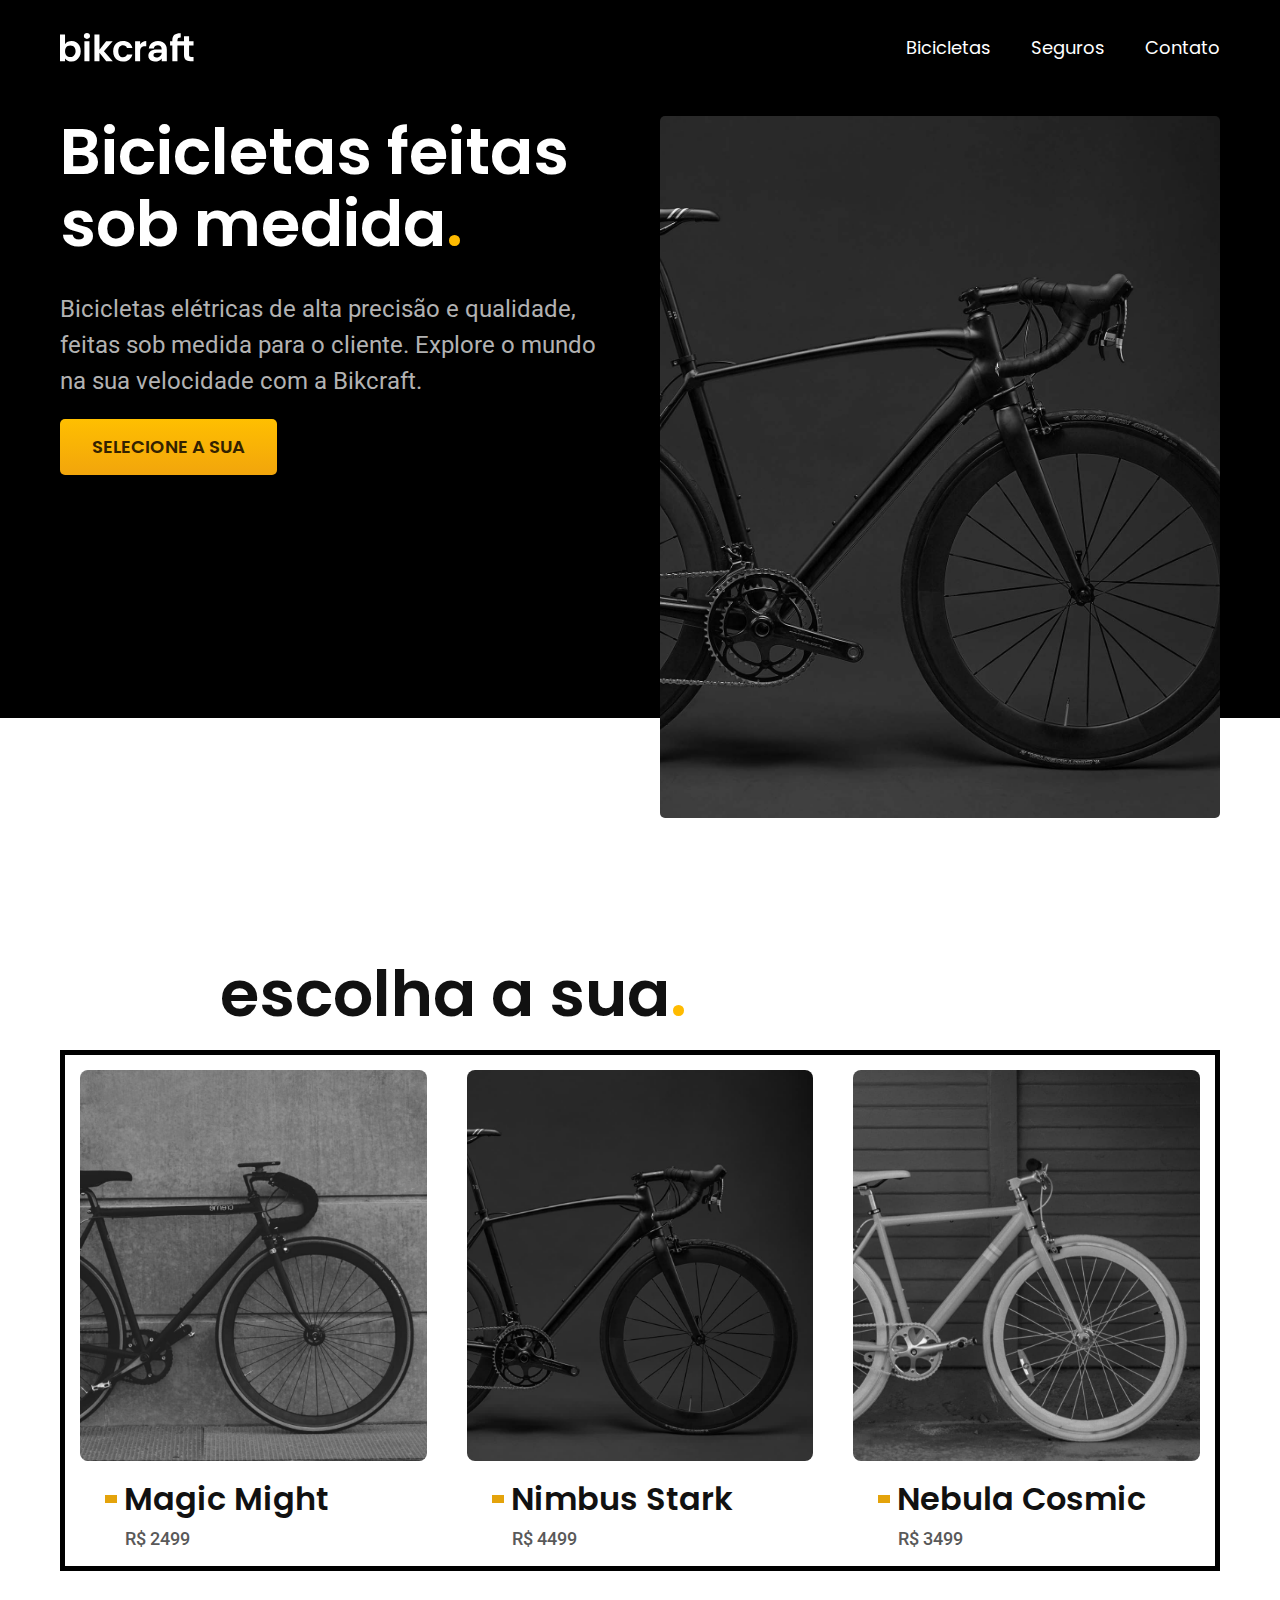
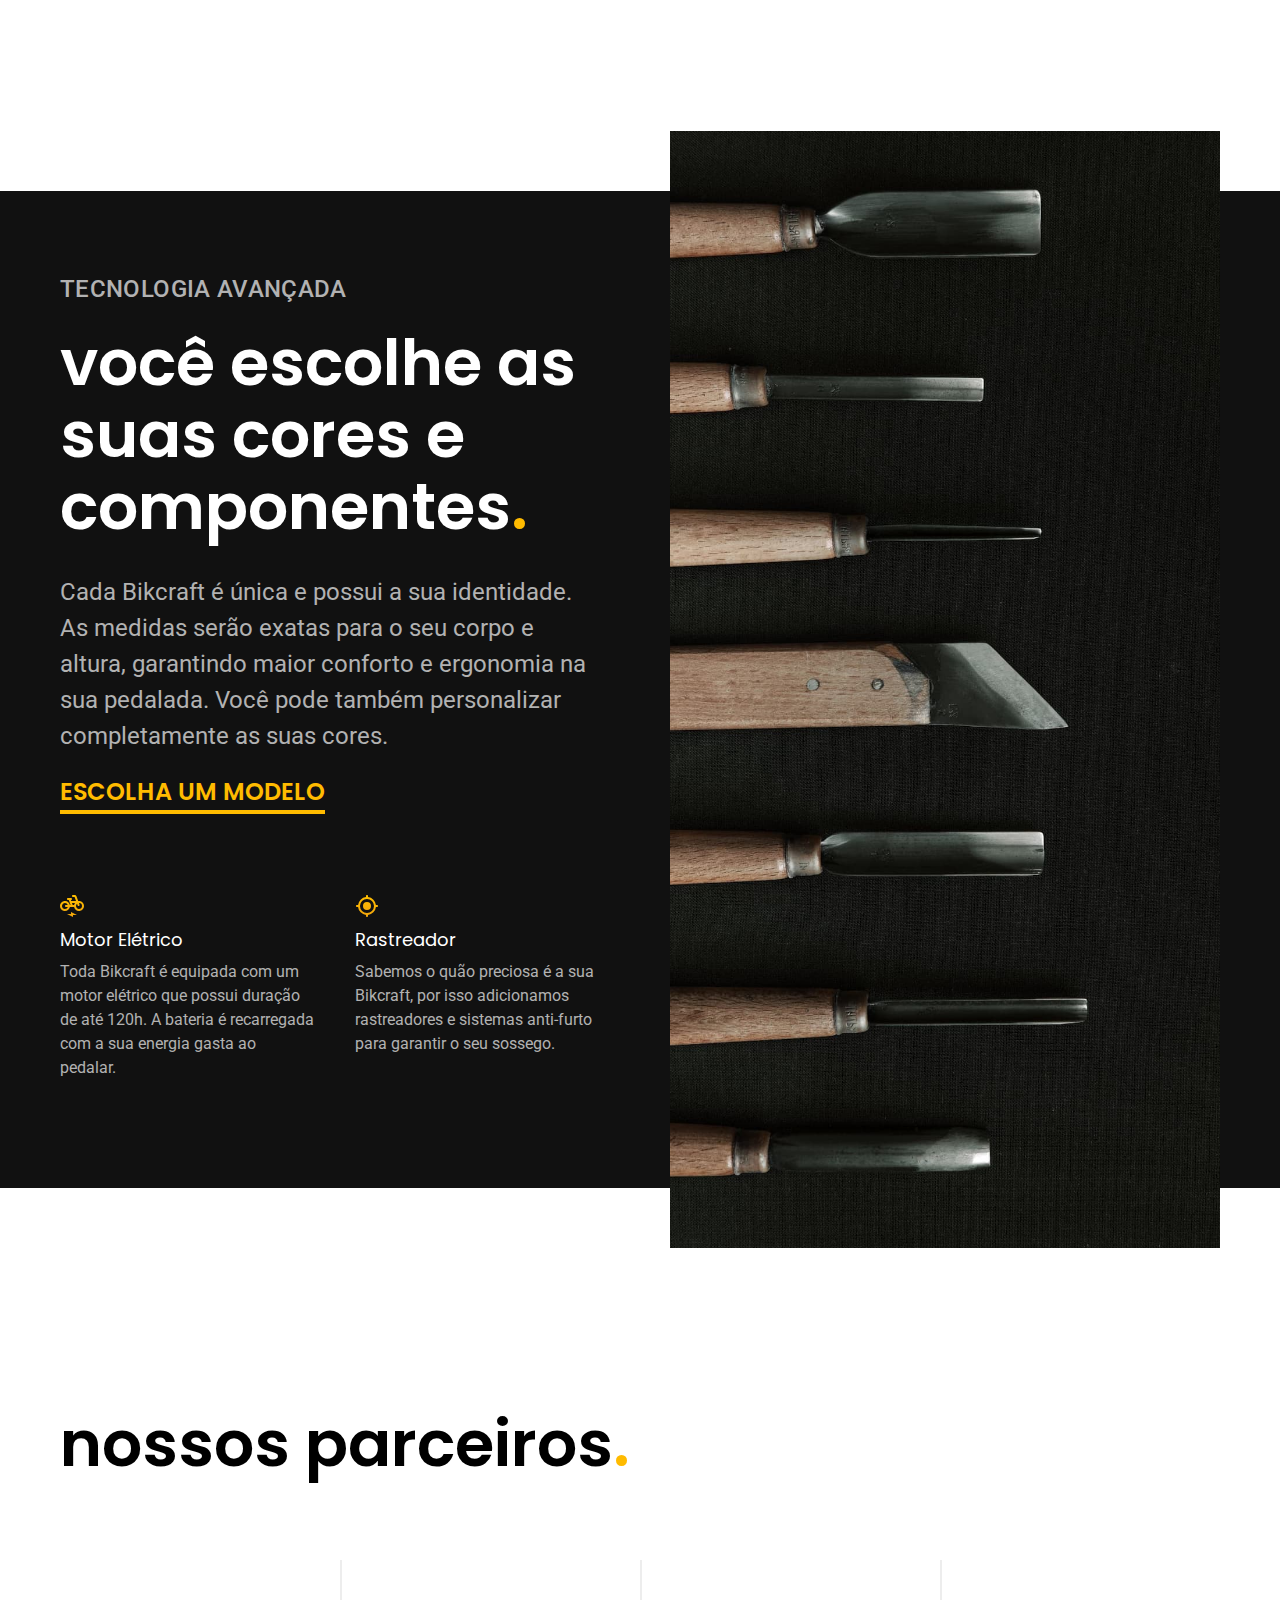
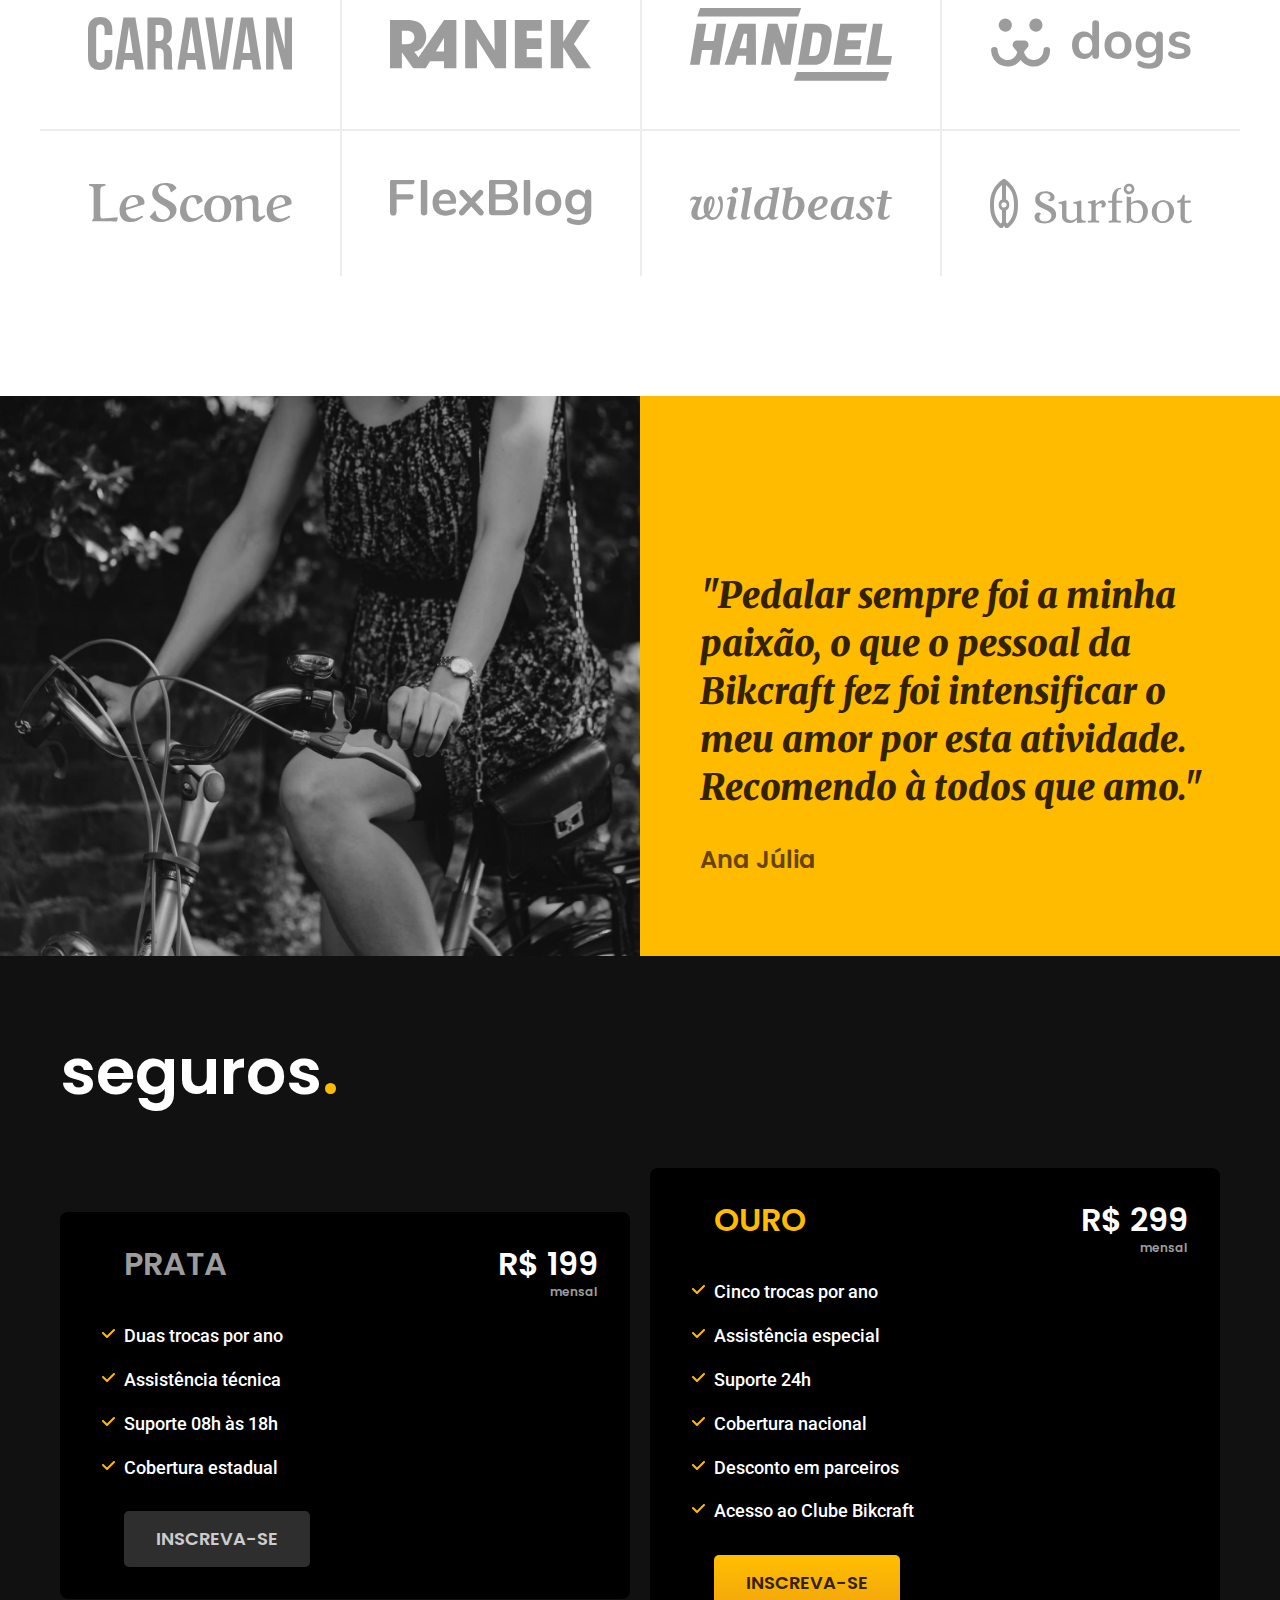
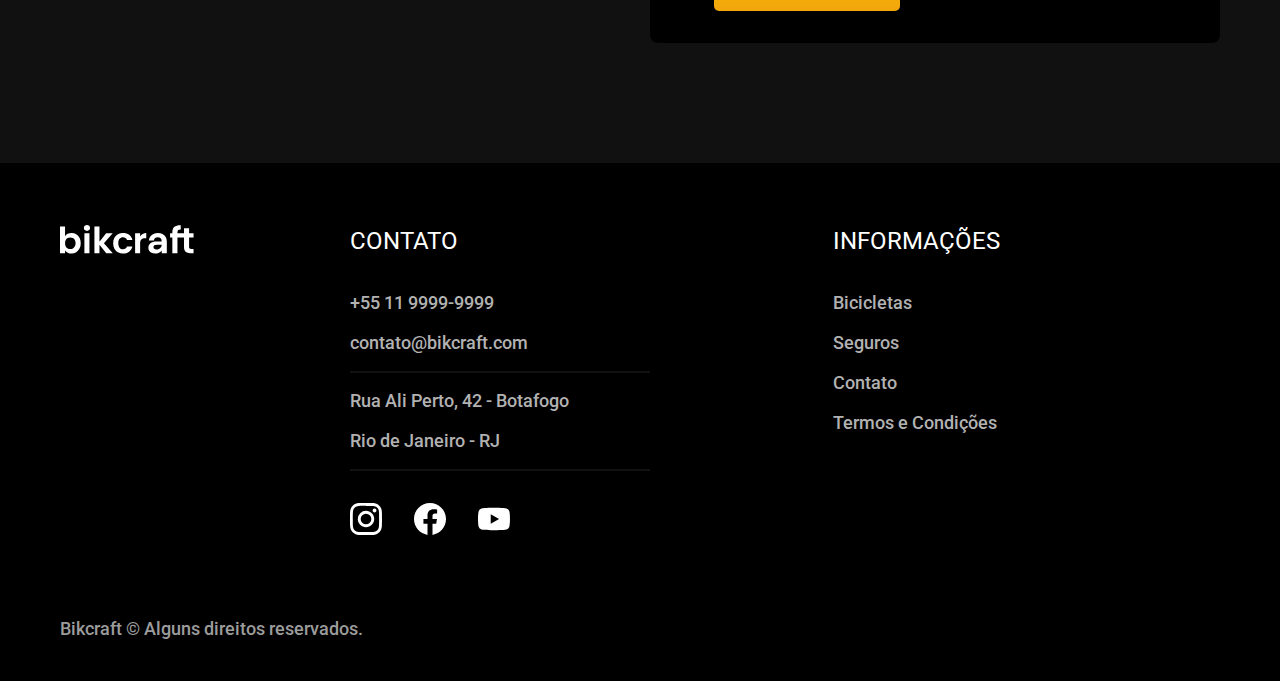
==== commit d33f0966: "testre" ====
--- a/index.html
+++ b/index.html
@@ -5,14 +5,11 @@
     <meta charset="UTF-8">
     <meta http-equiv="X-UA-Compatible" content="IE=edge">
     <meta name="viewport" content="width=device-width, initial-scale=1.0">
-    <meta name="description"
-        content="Bicicletas elétricas de alta precisão e qualidade,  feitas sob medida para o cliente. Explore o mundo na sua velocidade com a Bikcraft.">
+    <meta name="description" content="Bicicletas elétricas de alta precisão e qualidade,  feitas sob medida para o cliente. Explore o mundo na sua velocidade com a Bikcraft.">
     <link rel="stylesheet" href="assets/Css/style.css">
     <link rel="preconnect" href="https://fonts.googleapis.com">
     <link rel="preconnect" href="https://fonts.gstatic.com" crossorigin>
-    <link
-        href="https://fonts.googleapis.com/css2?family=Poppins:ital,wght@0,600;1,400&family=Roboto:wght@400;500&family=Merriweather:ital,wght@1,900&display=swap"
-        rel="stylesheet">
+    <link href="https://fonts.googleapis.com/css2?family=Poppins:ital,wght@0,600;1,400&family=Roboto:wght@400;500&family=Merriweather:ital,wght@1,900&display=swap" rel="stylesheet">
     <title>BikCraft - Bicicletas Elétricas</title>
 </head>
 
@@ -50,7 +47,7 @@
             </div>
     </main>
 
-    <article class="bicicletas-lista">
+    <article class="bicicletas-lista container">
         <div>
             <h1 class="font-1-xxl c11">escolha a sua<span class="p1">.</span></h1>
         </div>
@@ -131,41 +128,29 @@
             <ul class="parceiros-logo">
                 <li>
                     <svg viewBox="0 0 140 38" fill="none" xmlns="http://www.w3.org/2000/svg">
-                        <path
-                            d="M11.394 22.737v5.086c0 2.543-1.12 3.46-2.9 3.46-1.78 0-2.899-.917-2.899-3.46V8.596c0-2.543 1.12-3.51 2.9-3.51 1.78 0 2.899.967 2.899 3.51v3.815h5.29V8.952C16.684 3.255 13.835 0 8.342 0 2.848 0 0 3.255 0 8.952v18.515c0 5.697 2.848 8.953 8.342 8.953 5.493 0 8.342-3.256 8.342-8.953v-4.73h-5.29ZM32.503.407 38.2 36.013h-5.646l-.967-6.46h-6.866l-.967 6.46h-5.137L24.314.407h8.189Zm-4.425 6.307-2.645 18.007h5.391L28.18 6.713h-.101l-.001.001ZM58.19 36.013h-5.697c-.305-.916-.509-1.476-.509-4.375v-5.595c0-3.306-1.119-4.527-3.662-4.527h-1.933v14.497h-5.595V.407h8.444c5.798 0 8.29 2.696 8.29 8.19v2.797c0 3.662-1.17 6.002-3.662 7.172 2.798 1.271 3.713 3.916 3.713 7.63v5.493c0 1.73.051 3.001.61 4.324h.001Zm-9.105-30.52h-2.696V16.43h2.187c2.086 0 3.357-.915 3.357-3.764v-3.51c0-2.543-.864-3.662-2.848-3.662v-.001ZM75.242.407l5.697 35.606h-5.646l-.966-6.46H67.46l-.966 6.46h-5.138L67.053.407h8.19-.001Zm-4.425 6.307-2.645 18.007h5.392L70.919 6.713h-.102v.001ZM86.115.407h-5.646l5.493 35.606h8.342L99.797.407H94.66L90.438 29.45h-.102L86.115.407Zm27.098 0 5.697 35.606h-5.646l-.966-6.46h-6.867l-.967 6.46h-5.137L105.024.407h8.189Zm-4.425 6.307-2.645 18.007h5.392L108.89 6.713h-.102v.001Zm25.464 29.299H140V.407h-4.985v21.312h-.102L129.267.407h-7.019v35.606h5.036v-25.79h.101l6.867 25.79Z"
-                            fill="#9C9C9C" />
+                        <path d="M11.394 22.737v5.086c0 2.543-1.12 3.46-2.9 3.46-1.78 0-2.899-.917-2.899-3.46V8.596c0-2.543 1.12-3.51 2.9-3.51 1.78 0 2.899.967 2.899 3.51v3.815h5.29V8.952C16.684 3.255 13.835 0 8.342 0 2.848 0 0 3.255 0 8.952v18.515c0 5.697 2.848 8.953 8.342 8.953 5.493 0 8.342-3.256 8.342-8.953v-4.73h-5.29ZM32.503.407 38.2 36.013h-5.646l-.967-6.46h-6.866l-.967 6.46h-5.137L24.314.407h8.189Zm-4.425 6.307-2.645 18.007h5.391L28.18 6.713h-.101l-.001.001ZM58.19 36.013h-5.697c-.305-.916-.509-1.476-.509-4.375v-5.595c0-3.306-1.119-4.527-3.662-4.527h-1.933v14.497h-5.595V.407h8.444c5.798 0 8.29 2.696 8.29 8.19v2.797c0 3.662-1.17 6.002-3.662 7.172 2.798 1.271 3.713 3.916 3.713 7.63v5.493c0 1.73.051 3.001.61 4.324h.001Zm-9.105-30.52h-2.696V16.43h2.187c2.086 0 3.357-.915 3.357-3.764v-3.51c0-2.543-.864-3.662-2.848-3.662v-.001ZM75.242.407l5.697 35.606h-5.646l-.966-6.46H67.46l-.966 6.46h-5.138L67.053.407h8.19-.001Zm-4.425 6.307-2.645 18.007h5.392L70.919 6.713h-.102v.001ZM86.115.407h-5.646l5.493 35.606h8.342L99.797.407H94.66L90.438 29.45h-.102L86.115.407Zm27.098 0 5.697 35.606h-5.646l-.966-6.46h-6.867l-.967 6.46h-5.137L105.024.407h8.189Zm-4.425 6.307-2.645 18.007h5.392L108.89 6.713h-.102v.001Zm25.464 29.299H140V.407h-4.985v21.312h-.102L129.267.407h-7.019v35.606h5.036v-25.79h.101l6.867 25.79Z" fill="#9C9C9C" />
                     </svg>
                 </li>
                 <li>
                     <svg viewBox="0 0 149 36" fill="none" xmlns="http://www.w3.org/2000/svg">
-                        <path
-                            d="M48.953 35.52V0h-9.037L21.02 27.408l-3.19-3.984c5.703-.864 8.892-5.856 8.892-11.184 0-5.088-2.802-9.36-6.572-10.992C18.267.432 15.464 0 11.743 0H0v35.52h8.747V24.048h.096l8.264 11.472h9.23l3.14-5.136H39.82v5.136h9.133ZM8.746 17.856V7.968h3.48c3.43 0 5.75 1.728 5.75 4.8 0 3.264-2.175 5.088-5.8 5.088h-3.43Zm31.072 5.328h-5.992l5.896-9.84h.096v9.84ZM85.604 35.52V0h-8.746l.386 22.464L63.327 0H55.45v35.52h8.747l-.242-21.696L77.68 35.52h7.925Zm26.376 0v-7.968h-11.115v-6.096h10.776v-7.968h-10.776v-5.52h11.115V0H92.118v35.52h19.862Zm36.305 0-12.612-17.808L147.512 0h-9.568l-10.1 15.984h-.097V0h-9.133v35.52h9.133V20.16h.097l9.762 15.36h10.679Z"
-                            fill="#9C9C9C" />
+                        <path d="M48.953 35.52V0h-9.037L21.02 27.408l-3.19-3.984c5.703-.864 8.892-5.856 8.892-11.184 0-5.088-2.802-9.36-6.572-10.992C18.267.432 15.464 0 11.743 0H0v35.52h8.747V24.048h.096l8.264 11.472h9.23l3.14-5.136H39.82v5.136h9.133ZM8.746 17.856V7.968h3.48c3.43 0 5.75 1.728 5.75 4.8 0 3.264-2.175 5.088-5.8 5.088h-3.43Zm31.072 5.328h-5.992l5.896-9.84h.096v9.84ZM85.604 35.52V0h-8.746l.386 22.464L63.327 0H55.45v35.52h8.747l-.242-21.696L77.68 35.52h7.925Zm26.376 0v-7.968h-11.115v-6.096h10.776v-7.968h-10.776v-5.52h11.115V0H92.118v35.52h19.862Zm36.305 0-12.612-17.808L147.512 0h-9.568l-10.1 15.984h-.097V0h-9.133v35.52h9.133V20.16h.097l9.762 15.36h10.679Z" fill="#9C9C9C" />
                     </svg>
                 </li>
                 <li>
                     <svg viewBox="0 0 139 50" fill="none" xmlns="http://www.w3.org/2000/svg">
-                        <path
-                            d="M24.912 10.784 20.31 39.082h-6.612l1.68-10.218H8.256L6.61 39.082H0l4.639-28.298h6.575L9.242 22.732h7.122l1.974-11.948h6.575-.001Zm13.561 28.298.22-6.17h-6.1l-1.79 6.17h-6.977l9.388-28.298h12.053l.147 28.298H38.473Zm-1.497-21.42-2.885 9.983h4.785l.401-9.982h-2.301v-.001Zm36.807-6.878L69.18 39.082h-6.612l-4.601-15.484-2.484 15.485H48.87l4.639-28.299h6.794l4.53 14.464 2.373-14.464h6.577Zm15.425 0c3.19 0 5.467.865 6.83 2.594.999 1.31 1.497 2.948 1.497 4.913 0 .708-.06 1.454-.181 2.24l-1.425 8.765c-.487 2.96-1.681 5.332-3.58 7.114-1.9 1.782-4.359 2.672-7.38 2.672H74.34l4.64-28.298h10.228Zm-2.302 6.132h-2.374L81.939 32.95h3.47c1.144 0 2.033-.328 2.666-.982.658-.682 1.108-1.782 1.35-3.301l1.061-6.446c.092-.52.141-1.046.146-1.573 0-2.49-1.241-3.733-3.726-3.733v.001Zm30.206 22.166H98.775l4.641-28.298h18.337l-1.023 6.132h-11.762l-.84 5.306h9.716l-1.022 6.13h-9.717l-.73 4.599h11.762l-1.024 6.131h-.001Zm20.865 0H121.32l4.64-28.298h6.575l-3.616 22.167H139l-1.023 6.131Zm-64.506 5.036h63.543L135.029 50H71.486l1.985-5.882ZM6.95 0h69.5l-1.986 5.882h-69.5L6.95 0Z"
-                            fill="#9C9C9C" />
+                        <path d="M24.912 10.784 20.31 39.082h-6.612l1.68-10.218H8.256L6.61 39.082H0l4.639-28.298h6.575L9.242 22.732h7.122l1.974-11.948h6.575-.001Zm13.561 28.298.22-6.17h-6.1l-1.79 6.17h-6.977l9.388-28.298h12.053l.147 28.298H38.473Zm-1.497-21.42-2.885 9.983h4.785l.401-9.982h-2.301v-.001Zm36.807-6.878L69.18 39.082h-6.612l-4.601-15.484-2.484 15.485H48.87l4.639-28.299h6.794l4.53 14.464 2.373-14.464h6.577Zm15.425 0c3.19 0 5.467.865 6.83 2.594.999 1.31 1.497 2.948 1.497 4.913 0 .708-.06 1.454-.181 2.24l-1.425 8.765c-.487 2.96-1.681 5.332-3.58 7.114-1.9 1.782-4.359 2.672-7.38 2.672H74.34l4.64-28.298h10.228Zm-2.302 6.132h-2.374L81.939 32.95h3.47c1.144 0 2.033-.328 2.666-.982.658-.682 1.108-1.782 1.35-3.301l1.061-6.446c.092-.52.141-1.046.146-1.573 0-2.49-1.241-3.733-3.726-3.733v.001Zm30.206 22.166H98.775l4.641-28.298h18.337l-1.023 6.132h-11.762l-.84 5.306h9.716l-1.022 6.13h-9.717l-.73 4.599h11.762l-1.024 6.131h-.001Zm20.865 0H121.32l4.64-28.298h6.575l-3.616 22.167H139l-1.023 6.131Zm-64.506 5.036h63.543L135.029 50H71.486l1.985-5.882ZM6.95 0h69.5l-1.986 5.882h-69.5L6.95 0Z" fill="#9C9C9C" />
                     </svg>
                 </li>
                 <li>
                     <svg viewBox="0 0 152 39" fill="none" xmlns="http://www.w3.org/2000/svg">
-                        <path fill-rule="evenodd" clip-rule="evenodd"
-                            d="M23.024 16.85h2.717c2.808 0 4.325 3.292 2.496 5.425l-2.66 3.1a7.392 7.392 0 0 0 2.719 4.655 7.409 7.409 0 0 0 10.02-.77 7.39 7.39 0 0 0 1.976-5.017 2.46 2.46 0 0 1 2.466-2.464 2.468 2.468 0 0 1 2.467 2.464A12.31 12.31 0 0 1 38.56 35.18a12.35 12.35 0 0 1-15.537-3.546 12.348 12.348 0 0 1-19.873-.188 12.31 12.31 0 0 1-2.33-7.203A2.462 2.462 0 0 1 3.29 21.78a2.468 2.468 0 0 1 2.467 2.464 7.387 7.387 0 0 0 5.47 7.147 7.404 7.404 0 0 0 9.246-6.016l-2.662-3.1c-1.828-2.132-.312-5.423 2.5-5.423h2.714Z"
-                            fill="#9C9C9C" />
-                        <path
-                            d="M34.535 10.28a4.93 4.93 0 0 0 4.558-6.815 4.93 4.93 0 0 0-4.558-3.04 4.93 4.93 0 0 0-4.557 6.814 4.929 4.929 0 0 0 4.557 3.041Zm-23.023 0a4.93 4.93 0 0 0 4.557-6.815A4.93 4.93 0 0 0 9.625.798a4.93 4.93 0 0 0-2.67 6.441 4.93 4.93 0 0 0 4.557 3.041Zm67.933-8.652c.76 0 1.384.217 1.872.651.488.434.732 1.004.732 1.71v24.335c0 .733-.23 1.316-.692 1.75-.46.434-1.07.651-1.83.651s-1.37-.217-1.832-.65c-.46-.435-.692-1.018-.692-1.75v-1.018c-.597 1.112-1.465 1.98-2.605 2.604-1.112.624-2.387.936-3.825.936-1.71 0-3.242-.434-4.598-1.302-1.33-.868-2.374-2.089-3.134-3.663-.733-1.6-1.099-3.43-1.099-5.493 0-2.062.366-3.866 1.1-5.413.76-1.546 1.803-2.74 3.133-3.58 1.33-.842 2.862-1.263 4.598-1.263 1.438 0 2.713.3 3.826.896a6.21 6.21 0 0 1 2.563 2.523V3.907c0-.678.217-1.22.651-1.628.462-.434 1.072-.65 1.832-.65ZM71.916 26.9c1.628 0 2.876-.556 3.744-1.669.895-1.112 1.343-2.7 1.343-4.76 0-2.063-.448-3.637-1.343-4.72-.868-1.114-2.102-1.67-3.703-1.67-1.628 0-2.89.542-3.785 1.628-.895 1.085-1.343 2.645-1.343 4.68 0 2.062.448 3.662 1.343 4.802.895 1.14 2.143 1.71 3.744 1.71Zm24.441 3.947c-2.034 0-3.825-.42-5.37-1.26-1.52-.842-2.7-2.049-3.542-3.623-.84-1.574-1.262-3.405-1.262-5.494s.42-3.907 1.262-5.453c.841-1.574 2.021-2.78 3.54-3.622 1.547-.84 3.338-1.262 5.372-1.262 2.035 0 3.812.42 5.331 1.262a8.446 8.446 0 0 1 3.541 3.622c.841 1.546 1.262 3.364 1.262 5.453 0 2.09-.421 3.92-1.262 5.494a8.448 8.448 0 0 1-3.541 3.622c-1.519.84-3.296 1.261-5.33 1.261Zm-.04-3.947c1.655 0 2.916-.543 3.784-1.628.869-1.085 1.303-2.686 1.303-4.802 0-2.089-.434-3.676-1.303-4.76-.868-1.114-2.116-1.67-3.744-1.67-1.627 0-2.89.556-3.784 1.67-.868 1.084-1.303 2.671-1.303 4.76 0 2.116.434 3.717 1.303 4.802.868 1.085 2.116 1.628 3.744 1.628Zm31.221-16.685c.76 0 1.37.217 1.831.65.462.435.692 1.018.692 1.75V28.69c0 3.12-.868 5.48-2.604 7.082-1.737 1.6-4.3 2.4-7.692 2.4-2.957 0-5.426-.555-7.406-1.668-1.004-.597-1.506-1.316-1.506-2.157 0-.597.136-1.07.407-1.424.298-.353.678-.53 1.139-.53.245 0 .543.055.896.164.352.135.719.285 1.098.447.85.362 1.72.674 2.605.936.787.217 1.682.326 2.686.326 3.554 0 5.331-1.736 5.331-5.21v-2.604c-.597 1.113-1.465 1.98-2.604 2.605-1.14.597-2.442.895-3.907.895-1.737 0-3.283-.407-4.64-1.22-1.329-.842-2.373-2.008-3.133-3.5-.76-1.493-1.14-3.215-1.14-5.169 0-1.953.367-3.676 1.099-5.168.76-1.52 1.818-2.686 3.174-3.5 1.357-.84 2.903-1.262 4.64-1.262 1.465 0 2.767.312 3.907.936a6.092 6.092 0 0 1 2.604 2.564v-1.058c0-.705.231-1.275.692-1.71.461-.433 1.072-.65 1.831-.65Zm-7.691 15.79c1.628 0 2.889-.53 3.784-1.587.923-1.059 1.384-2.51 1.384-4.355 0-1.872-.461-3.337-1.384-4.395-.895-1.058-2.156-1.587-3.784-1.587-1.601 0-2.863.53-3.785 1.587-.922 1.058-1.384 2.523-1.384 4.395 0 1.845.462 3.296 1.384 4.355.922 1.058 2.184 1.587 3.785 1.587Zm22.686 4.842c-2.957 0-5.344-.583-7.162-1.75-.868-.515-1.302-1.248-1.302-2.197 0-.543.149-.977.447-1.302.299-.353.665-.53 1.099-.53.461 0 1.099.218 1.913.652.868.407 1.655.72 2.36.936.733.217 1.655.325 2.767.325 1.14 0 2.022-.19 2.646-.57.651-.38.976-.908.976-1.587 0-.46-.135-.827-.407-1.098-.244-.272-.705-.516-1.383-.733-.652-.244-1.655-.515-3.012-.814-2.414-.488-4.151-1.18-5.209-2.075-1.031-.895-1.546-2.13-1.546-3.703 0-1.194.352-2.266 1.058-3.216.705-.976 1.668-1.722 2.889-2.238 1.248-.542 2.659-.814 4.232-.814 1.14 0 2.239.15 3.297.448a9.628 9.628 0 0 1 2.849 1.22c.868.543 1.302 1.262 1.302 2.158 0 .542-.149 1.004-.448 1.383-.298.353-.665.53-1.099.53-.298 0-.597-.055-.895-.163a25.86 25.86 0 0 1-1.058-.57c-.787-.407-1.465-.705-2.035-.895-.57-.217-1.275-.326-2.116-.326-1.004 0-1.804.204-2.401.61-.57.407-.855.964-.855 1.67 0 .677.299 1.193.896 1.545.597.353 1.75.706 3.459 1.06 1.818.38 3.242.812 4.273 1.301 1.031.488 1.763 1.1 2.197 1.831.462.733.692 1.67.692 2.808 0 1.845-.773 3.324-2.319 4.436-1.52 1.112-3.555 1.668-6.105 1.668Z"
-                            fill="#9C9C9C" />
+                        <path fill-rule="evenodd" clip-rule="evenodd" d="M23.024 16.85h2.717c2.808 0 4.325 3.292 2.496 5.425l-2.66 3.1a7.392 7.392 0 0 0 2.719 4.655 7.409 7.409 0 0 0 10.02-.77 7.39 7.39 0 0 0 1.976-5.017 2.46 2.46 0 0 1 2.466-2.464 2.468 2.468 0 0 1 2.467 2.464A12.31 12.31 0 0 1 38.56 35.18a12.35 12.35 0 0 1-15.537-3.546 12.348 12.348 0 0 1-19.873-.188 12.31 12.31 0 0 1-2.33-7.203A2.462 2.462 0 0 1 3.29 21.78a2.468 2.468 0 0 1 2.467 2.464 7.387 7.387 0 0 0 5.47 7.147 7.404 7.404 0 0 0 9.246-6.016l-2.662-3.1c-1.828-2.132-.312-5.423 2.5-5.423h2.714Z" fill="#9C9C9C" />
+                        <path d="M34.535 10.28a4.93 4.93 0 0 0 4.558-6.815 4.93 4.93 0 0 0-4.558-3.04 4.93 4.93 0 0 0-4.557 6.814 4.929 4.929 0 0 0 4.557 3.041Zm-23.023 0a4.93 4.93 0 0 0 4.557-6.815A4.93 4.93 0 0 0 9.625.798a4.93 4.93 0 0 0-2.67 6.441 4.93 4.93 0 0 0 4.557 3.041Zm67.933-8.652c.76 0 1.384.217 1.872.651.488.434.732 1.004.732 1.71v24.335c0 .733-.23 1.316-.692 1.75-.46.434-1.07.651-1.83.651s-1.37-.217-1.832-.65c-.46-.435-.692-1.018-.692-1.75v-1.018c-.597 1.112-1.465 1.98-2.605 2.604-1.112.624-2.387.936-3.825.936-1.71 0-3.242-.434-4.598-1.302-1.33-.868-2.374-2.089-3.134-3.663-.733-1.6-1.099-3.43-1.099-5.493 0-2.062.366-3.866 1.1-5.413.76-1.546 1.803-2.74 3.133-3.58 1.33-.842 2.862-1.263 4.598-1.263 1.438 0 2.713.3 3.826.896a6.21 6.21 0 0 1 2.563 2.523V3.907c0-.678.217-1.22.651-1.628.462-.434 1.072-.65 1.832-.65ZM71.916 26.9c1.628 0 2.876-.556 3.744-1.669.895-1.112 1.343-2.7 1.343-4.76 0-2.063-.448-3.637-1.343-4.72-.868-1.114-2.102-1.67-3.703-1.67-1.628 0-2.89.542-3.785 1.628-.895 1.085-1.343 2.645-1.343 4.68 0 2.062.448 3.662 1.343 4.802.895 1.14 2.143 1.71 3.744 1.71Zm24.441 3.947c-2.034 0-3.825-.42-5.37-1.26-1.52-.842-2.7-2.049-3.542-3.623-.84-1.574-1.262-3.405-1.262-5.494s.42-3.907 1.262-5.453c.841-1.574 2.021-2.78 3.54-3.622 1.547-.84 3.338-1.262 5.372-1.262 2.035 0 3.812.42 5.331 1.262a8.446 8.446 0 0 1 3.541 3.622c.841 1.546 1.262 3.364 1.262 5.453 0 2.09-.421 3.92-1.262 5.494a8.448 8.448 0 0 1-3.541 3.622c-1.519.84-3.296 1.261-5.33 1.261Zm-.04-3.947c1.655 0 2.916-.543 3.784-1.628.869-1.085 1.303-2.686 1.303-4.802 0-2.089-.434-3.676-1.303-4.76-.868-1.114-2.116-1.67-3.744-1.67-1.627 0-2.89.556-3.784 1.67-.868 1.084-1.303 2.671-1.303 4.76 0 2.116.434 3.717 1.303 4.802.868 1.085 2.116 1.628 3.744 1.628Zm31.221-16.685c.76 0 1.37.217 1.831.65.462.435.692 1.018.692 1.75V28.69c0 3.12-.868 5.48-2.604 7.082-1.737 1.6-4.3 2.4-7.692 2.4-2.957 0-5.426-.555-7.406-1.668-1.004-.597-1.506-1.316-1.506-2.157 0-.597.136-1.07.407-1.424.298-.353.678-.53 1.139-.53.245 0 .543.055.896.164.352.135.719.285 1.098.447.85.362 1.72.674 2.605.936.787.217 1.682.326 2.686.326 3.554 0 5.331-1.736 5.331-5.21v-2.604c-.597 1.113-1.465 1.98-2.604 2.605-1.14.597-2.442.895-3.907.895-1.737 0-3.283-.407-4.64-1.22-1.329-.842-2.373-2.008-3.133-3.5-.76-1.493-1.14-3.215-1.14-5.169 0-1.953.367-3.676 1.099-5.168.76-1.52 1.818-2.686 3.174-3.5 1.357-.84 2.903-1.262 4.64-1.262 1.465 0 2.767.312 3.907.936a6.092 6.092 0 0 1 2.604 2.564v-1.058c0-.705.231-1.275.692-1.71.461-.433 1.072-.65 1.831-.65Zm-7.691 15.79c1.628 0 2.889-.53 3.784-1.587.923-1.059 1.384-2.51 1.384-4.355 0-1.872-.461-3.337-1.384-4.395-.895-1.058-2.156-1.587-3.784-1.587-1.601 0-2.863.53-3.785 1.587-.922 1.058-1.384 2.523-1.384 4.395 0 1.845.462 3.296 1.384 4.355.922 1.058 2.184 1.587 3.785 1.587Zm22.686 4.842c-2.957 0-5.344-.583-7.162-1.75-.868-.515-1.302-1.248-1.302-2.197 0-.543.149-.977.447-1.302.299-.353.665-.53 1.099-.53.461 0 1.099.218 1.913.652.868.407 1.655.72 2.36.936.733.217 1.655.325 2.767.325 1.14 0 2.022-.19 2.646-.57.651-.38.976-.908.976-1.587 0-.46-.135-.827-.407-1.098-.244-.272-.705-.516-1.383-.733-.652-.244-1.655-.515-3.012-.814-2.414-.488-4.151-1.18-5.209-2.075-1.031-.895-1.546-2.13-1.546-3.703 0-1.194.352-2.266 1.058-3.216.705-.976 1.668-1.722 2.889-2.238 1.248-.542 2.659-.814 4.232-.814 1.14 0 2.239.15 3.297.448a9.628 9.628 0 0 1 2.849 1.22c.868.543 1.302 1.262 1.302 2.158 0 .542-.149 1.004-.448 1.383-.298.353-.665.53-1.099.53-.298 0-.597-.055-.895-.163a25.86 25.86 0 0 1-1.058-.57c-.787-.407-1.465-.705-2.035-.895-.57-.217-1.275-.326-2.116-.326-1.004 0-1.804.204-2.401.61-.57.407-.855.964-.855 1.67 0 .677.299 1.193.896 1.545.597.353 1.75.706 3.459 1.06 1.818.38 3.242.812 4.273 1.301 1.031.488 1.763 1.1 2.197 1.831.462.733.692 1.67.692 2.808 0 1.845-.773 3.324-2.319 4.436-1.52 1.112-3.555 1.668-6.105 1.668Z" fill="#9C9C9C" />
                     </svg>
                 </li>
                 <li>
                     <svg viewBox="0 0 208 41" fill="none" xmlns="http://www.w3.org/2000/svg">
                         <g clip-path="url(#a)">
-                            <path fill-rule="evenodd" clip-rule="evenodd"
-                                d="M13.935 36.123a.87.87 0 0 1-.685-.344 2.436 2.436 0 0 1-.45-1.03 13.958 13.958 0 0 1-.25-1.44c-.07-.622-.105-1.249-.106-1.876-.02-1.378-.016-2.756.014-4.134.018-.846.026-1.506.026-1.982V9.565c0-.776.005-1.366.014-1.771.009-.405.04-.863.091-1.374.03-.38.096-.756.199-1.123.1-.283.233-.553.395-.806.15-.265.368-.484.633-.634.308-.154.625-.29.949-.41a6.32 6.32 0 0 1 1.291-.33c.574-.084 1.15-.155 1.728-.212V1.45l-.45-.45H1.412l-.422.45v1.242c2.672.159 4.166.917 4.482 2.273a20.91 20.91 0 0 1 .264 3.462v24.127a24.227 24.227 0 0 1-.159 3.753 1.73 1.73 0 0 1-.316.528 9.886 9.886 0 0 1-.645.7c-.18.173-.35.354-.514.542v.925c13.587 0 21.997.088 25.23.265l1.135-3.832-.712-.503c-5.25.66-10.53 1.058-15.819 1.19h-.001Zm25.256-11.046a.73.73 0 0 1-.158.026c-.263 0-.395-.096-.395-.29.001-.876.067-1.751.198-2.617.148-.944.395-1.87.738-2.761a10.49 10.49 0 0 1 1.347-2.537 6.33 6.33 0 0 1 5.128-2.524 4.137 4.137 0 0 1 3.664 1.824 7.255 7.255 0 0 1 1.24 4.175 1.339 1.339 0 0 1-.884 1.242 43.072 43.072 0 0 1-4.416 1.507c-2.107.62-4.207 1.263-6.3 1.93a.74.74 0 0 0-.162.025Zm15.66 8.245c-3.165 1.92-5.898 2.88-8.198 2.88a7.496 7.496 0 0 1-4.377-1.295 7.837 7.837 0 0 1-2.755-3.237 9.994 9.994 0 0 1-.883-4.188c11.495-3.576 17.295-5.365 17.4-5.365a1.948 1.948 0 0 0 1.555-2.008 7.538 7.538 0 0 0-.883-3.726 6.445 6.445 0 0 0-2.386-2.471 11.554 11.554 0 0 0-3.256-1.295 16.624 16.624 0 0 0-3.785-.41 15.96 15.96 0 0 0-6.642 1.335 12.734 12.734 0 0 0-4.758 3.568 16.223 16.223 0 0 0-2.755 5.02 17.956 17.956 0 0 0-.95 5.828c0 4.07 1.1 7.118 3.296 9.144 1.986 1.85 4.79 2.774 8.41 2.774a13.573 13.573 0 0 0 5.972-1.453 46.087 46.087 0 0 0 6.393-3.86l-.577-1.028-.82-.213h-.001ZM90.36 5.457a7.717 7.717 0 0 0-3.876-4.202 16.364 16.364 0 0 0-6.986-1.268 20.517 20.517 0 0 0-5.18.634 15.765 15.765 0 0 0-4.456 1.903 9.155 9.155 0 0 0-3.203 3.45 10.305 10.305 0 0 0-1.187 5.007c0 1.247.302 2.476.883 3.58a10.004 10.004 0 0 0 2.215 2.895 26.924 26.924 0 0 0 3.11 2.365 36.23 36.23 0 0 0 3.402 2.008c1.1.565 2.181 1.165 3.243 1.798.88.498 1.706 1.087 2.465 1.757 1.95 1.815 2.926 3.54 2.926 5.18a6.372 6.372 0 0 1-2.03 4.637 6.672 6.672 0 0 1-4.877 2.022 6.96 6.96 0 0 1-5.576-2.537 8.705 8.705 0 0 1-2.148-5.79l-1.027-.37-5.246 5.894a12.282 12.282 0 0 0 4.72 4.057 13.845 13.845 0 0 0 6.195 1.415 19.606 19.606 0 0 0 5.774-.9 21.309 21.309 0 0 0 5.326-2.445 12.874 12.874 0 0 0 3.914-3.91 9.172 9.172 0 0 0 1.516-5.035 7.807 7.807 0 0 0-.5-2.814 9.001 9.001 0 0 0-1.292-2.326 11.544 11.544 0 0 0-2.202-2.074 28.166 28.166 0 0 0-2.808-1.865 96.238 96.238 0 0 0-3.532-1.916c-.83-.402-1.648-.83-2.452-1.282-.76-.445-1.5-.923-2.218-1.434a11.112 11.112 0 0 1-2.002-1.76 8.147 8.147 0 0 1-1.266-2.062 6.28 6.28 0 0 1-.527-2.55 5.367 5.367 0 0 1 1.54-3.885 5.432 5.432 0 0 1 4.073-1.585 6.318 6.318 0 0 1 4.97 2.087 9.244 9.244 0 0 1 2.254 5.048l.923.29 5.142-4.017Zm25.638 10.135a5.335 5.335 0 0 0-1.977-1.982 9.526 9.526 0 0 0-2.61-1.017 13.378 13.378 0 0 0-2.992-.317c-1.919-.027-3.827.3-5.629.965a12.226 12.226 0 0 0-4.165 2.55 13.832 13.832 0 0 0-2.742 3.738 17.76 17.76 0 0 0-1.569 4.427 23.088 23.088 0 0 0-.474 4.73c-.006 1.35.185 2.694.566 3.988.37 1.253.945 2.436 1.7 3.502a7.845 7.845 0 0 0 3.099 2.537 10.38 10.38 0 0 0 4.521.938c4.939 0 9.579-2.176 13.92-6.527l-.527-.767-.659-.158c-3.216 2.484-6.187 3.726-8.911 3.726a6.304 6.304 0 0 1-2.939-.674 5.928 5.928 0 0 1-2.099-1.743 10.563 10.563 0 0 1-1.332-2.458 13.181 13.181 0 0 1-.751-2.708c-.14-.874-.21-1.758-.211-2.643a20.85 20.85 0 0 1 .29-3.356c.207-1.235.516-2.45.923-3.634a7.597 7.597 0 0 1 1.872-3.066 4.041 4.041 0 0 1 2.9-1.202 3.878 3.878 0 0 1 3.585 1.956 9.276 9.276 0 0 1 1.16 4.81l.923.37 4.983-2.96a6.701 6.701 0 0 0-.855-3.025Zm9.663 7.862c.134-1.038.368-2.06.699-3.052.303-.965.733-1.884 1.278-2.735a6.11 6.11 0 0 1 2.044-1.916 5.628 5.628 0 0 1 2.913-.753 5.818 5.818 0 0 1 3.15.832 5.495 5.495 0 0 1 2.043 2.273c.477.967.822 1.993 1.027 3.052.217 1.14.324 2.3.317 3.462 0 1.057-.009 1.938-.027 2.642a32.146 32.146 0 0 1-.184 2.538 15.27 15.27 0 0 1-.435 2.457c-.207.71-.476 1.4-.804 2.062a5.178 5.178 0 0 1-1.279 1.717 6.324 6.324 0 0 1-1.872 1.057 7.254 7.254 0 0 1-2.57.423 4.677 4.677 0 0 1-2.703-.82 6.06 6.06 0 0 1-1.884-2.021 12.474 12.474 0 0 1-1.134-2.761 18.328 18.328 0 0 1-.607-2.895 21.955 21.955 0 0 1-.158-2.55 24.262 24.262 0 0 1 .186-3.012Zm-3.269 13.663c1.915 1.744 4.956 2.616 9.122 2.616 1.54.01 3.076-.167 4.574-.53a13.499 13.499 0 0 0 3.978-1.703 11.784 11.784 0 0 0 3.177-2.947 13.762 13.762 0 0 0 2.083-4.387 20.91 20.91 0 0 0 .765-5.866 11.003 11.003 0 0 0-3.612-8.51c-2.198-1.972-5.388-2.96-9.57-2.96-4.183 0-7.628 1.296-10.335 3.886a12.973 12.973 0 0 0-4.06 9.804c0 4.722 1.291 8.254 3.875 10.597h.003Zm41.258-20.93c1.406 0 2.408.282 3.006.846.557.68.909 1.506 1.014 2.38.221 1.03.358 2.078.409 3.13.035.926.053 2.12.053 3.582a450.47 450.47 0 0 1-.039 5.695c-.009.572-.005 1.246.012 2.022.005.578.04 1.156.106 1.73.053.38.123.794.211 1.242.061.376.186.737.369 1.07.158.265.352.506.578.715a4.083 4.083 0 0 0 2.899 1.056c1.319 0 2.83-.67 4.535-2.008a49.653 49.653 0 0 0 4.06-3.78l-.606-.9h-.633a6.428 6.428 0 0 1-3.611 1.4 2.065 2.065 0 0 1-1.53-.554 2.052 2.052 0 0 1-.462-.514 3.798 3.798 0 0 1-.276-1.084 15.327 15.327 0 0 1-.132-2.286c0-.581.031-1.52.092-2.814.049-.92.08-1.84.093-2.762v-1.586c.017-1.71.013-2.893-.013-3.555a25.134 25.134 0 0 0-.304-2.695 4.911 4.911 0 0 0-.817-2.352 5.485 5.485 0 0 0-1.635-1.215 5.733 5.733 0 0 0-2.689-.57c-3.093 0-6.679 1.27-10.756 3.807l-.633-.238a5.015 5.015 0 0 0-.909-2.708c-.519-.68-1.411-1.018-2.676-1.018a7.2 7.2 0 0 0-2.228.383c-.835.28-1.632.662-2.374 1.136-.8.503-1.494.97-2.083 1.4-.589.432-1.27.956-2.043 1.573l.975 1.295c.179-.116.36-.23.541-.343.307-.194.575-.352.804-.476.228-.123.501-.268.817-.436.283-.154.579-.283.884-.386.233-.08.477-.125.724-.132.305-.007.606.07.87.225.268.177.47.437.578.74.132.32.246.645.342.977.108.447.17.903.185 1.362.036.6.057 1.084.064 1.453.008.369.012.924.013 1.665v.45c0 1.726-.132 7.01-.395 15.855l.659.37 5.932-1.718c-.176-.757-.308-3.144-.396-7.16-.087-3.928-.13-7.858-.128-11.787 3.058-1.656 5.237-2.484 6.538-2.484l.005.002Zm25.573 9.01a.698.698 0 0 1-.158.028c-.263 0-.395-.097-.396-.29.001-.877.067-1.751.199-2.617a13.6 13.6 0 0 1 .737-2.762c.331-.903.783-1.757 1.345-2.537a6.33 6.33 0 0 1 5.128-2.524 4.135 4.135 0 0 1 3.664 1.824 7.247 7.247 0 0 1 1.239 4.175 1.34 1.34 0 0 1-.883 1.242 43.15 43.15 0 0 1-4.415 1.507c-2.107.62-4.208 1.263-6.301 1.93a.79.79 0 0 0-.158.025h-.001v-.001Zm15.66 8.246c-3.165 1.92-5.898 2.88-8.199 2.88a7.504 7.504 0 0 1-4.377-1.294 7.833 7.833 0 0 1-2.754-3.237 10.001 10.001 0 0 1-.884-4.19c11.495-3.575 17.295-5.363 17.401-5.363a1.95 1.95 0 0 0 1.555-2.009 7.543 7.543 0 0 0-.883-3.726 6.445 6.445 0 0 0-2.386-2.471 11.564 11.564 0 0 0-3.256-1.295 16.617 16.617 0 0 0-3.786-.41 15.958 15.958 0 0 0-6.64 1.335 12.734 12.734 0 0 0-4.758 3.568 16.208 16.208 0 0 0-2.755 5.02 17.928 17.928 0 0 0-.949 5.828c0 4.07 1.098 7.117 3.295 9.144 1.986 1.85 4.789 2.774 8.41 2.774a13.572 13.572 0 0 0 5.972-1.453 46.176 46.176 0 0 0 6.393-3.86l-.577-1.028-.822-.213Z"
-                                fill="#9C9C9C" />
+                            <path fill-rule="evenodd" clip-rule="evenodd" d="M13.935 36.123a.87.87 0 0 1-.685-.344 2.436 2.436 0 0 1-.45-1.03 13.958 13.958 0 0 1-.25-1.44c-.07-.622-.105-1.249-.106-1.876-.02-1.378-.016-2.756.014-4.134.018-.846.026-1.506.026-1.982V9.565c0-.776.005-1.366.014-1.771.009-.405.04-.863.091-1.374.03-.38.096-.756.199-1.123.1-.283.233-.553.395-.806.15-.265.368-.484.633-.634.308-.154.625-.29.949-.41a6.32 6.32 0 0 1 1.291-.33c.574-.084 1.15-.155 1.728-.212V1.45l-.45-.45H1.412l-.422.45v1.242c2.672.159 4.166.917 4.482 2.273a20.91 20.91 0 0 1 .264 3.462v24.127a24.227 24.227 0 0 1-.159 3.753 1.73 1.73 0 0 1-.316.528 9.886 9.886 0 0 1-.645.7c-.18.173-.35.354-.514.542v.925c13.587 0 21.997.088 25.23.265l1.135-3.832-.712-.503c-5.25.66-10.53 1.058-15.819 1.19h-.001Zm25.256-11.046a.73.73 0 0 1-.158.026c-.263 0-.395-.096-.395-.29.001-.876.067-1.751.198-2.617.148-.944.395-1.87.738-2.761a10.49 10.49 0 0 1 1.347-2.537 6.33 6.33 0 0 1 5.128-2.524 4.137 4.137 0 0 1 3.664 1.824 7.255 7.255 0 0 1 1.24 4.175 1.339 1.339 0 0 1-.884 1.242 43.072 43.072 0 0 1-4.416 1.507c-2.107.62-4.207 1.263-6.3 1.93a.74.74 0 0 0-.162.025Zm15.66 8.245c-3.165 1.92-5.898 2.88-8.198 2.88a7.496 7.496 0 0 1-4.377-1.295 7.837 7.837 0 0 1-2.755-3.237 9.994 9.994 0 0 1-.883-4.188c11.495-3.576 17.295-5.365 17.4-5.365a1.948 1.948 0 0 0 1.555-2.008 7.538 7.538 0 0 0-.883-3.726 6.445 6.445 0 0 0-2.386-2.471 11.554 11.554 0 0 0-3.256-1.295 16.624 16.624 0 0 0-3.785-.41 15.96 15.96 0 0 0-6.642 1.335 12.734 12.734 0 0 0-4.758 3.568 16.223 16.223 0 0 0-2.755 5.02 17.956 17.956 0 0 0-.95 5.828c0 4.07 1.1 7.118 3.296 9.144 1.986 1.85 4.79 2.774 8.41 2.774a13.573 13.573 0 0 0 5.972-1.453 46.087 46.087 0 0 0 6.393-3.86l-.577-1.028-.82-.213h-.001ZM90.36 5.457a7.717 7.717 0 0 0-3.876-4.202 16.364 16.364 0 0 0-6.986-1.268 20.517 20.517 0 0 0-5.18.634 15.765 15.765 0 0 0-4.456 1.903 9.155 9.155 0 0 0-3.203 3.45 10.305 10.305 0 0 0-1.187 5.007c0 1.247.302 2.476.883 3.58a10.004 10.004 0 0 0 2.215 2.895 26.924 26.924 0 0 0 3.11 2.365 36.23 36.23 0 0 0 3.402 2.008c1.1.565 2.181 1.165 3.243 1.798.88.498 1.706 1.087 2.465 1.757 1.95 1.815 2.926 3.54 2.926 5.18a6.372 6.372 0 0 1-2.03 4.637 6.672 6.672 0 0 1-4.877 2.022 6.96 6.96 0 0 1-5.576-2.537 8.705 8.705 0 0 1-2.148-5.79l-1.027-.37-5.246 5.894a12.282 12.282 0 0 0 4.72 4.057 13.845 13.845 0 0 0 6.195 1.415 19.606 19.606 0 0 0 5.774-.9 21.309 21.309 0 0 0 5.326-2.445 12.874 12.874 0 0 0 3.914-3.91 9.172 9.172 0 0 0 1.516-5.035 7.807 7.807 0 0 0-.5-2.814 9.001 9.001 0 0 0-1.292-2.326 11.544 11.544 0 0 0-2.202-2.074 28.166 28.166 0 0 0-2.808-1.865 96.238 96.238 0 0 0-3.532-1.916c-.83-.402-1.648-.83-2.452-1.282-.76-.445-1.5-.923-2.218-1.434a11.112 11.112 0 0 1-2.002-1.76 8.147 8.147 0 0 1-1.266-2.062 6.28 6.28 0 0 1-.527-2.55 5.367 5.367 0 0 1 1.54-3.885 5.432 5.432 0 0 1 4.073-1.585 6.318 6.318 0 0 1 4.97 2.087 9.244 9.244 0 0 1 2.254 5.048l.923.29 5.142-4.017Zm25.638 10.135a5.335 5.335 0 0 0-1.977-1.982 9.526 9.526 0 0 0-2.61-1.017 13.378 13.378 0 0 0-2.992-.317c-1.919-.027-3.827.3-5.629.965a12.226 12.226 0 0 0-4.165 2.55 13.832 13.832 0 0 0-2.742 3.738 17.76 17.76 0 0 0-1.569 4.427 23.088 23.088 0 0 0-.474 4.73c-.006 1.35.185 2.694.566 3.988.37 1.253.945 2.436 1.7 3.502a7.845 7.845 0 0 0 3.099 2.537 10.38 10.38 0 0 0 4.521.938c4.939 0 9.579-2.176 13.92-6.527l-.527-.767-.659-.158c-3.216 2.484-6.187 3.726-8.911 3.726a6.304 6.304 0 0 1-2.939-.674 5.928 5.928 0 0 1-2.099-1.743 10.563 10.563 0 0 1-1.332-2.458 13.181 13.181 0 0 1-.751-2.708c-.14-.874-.21-1.758-.211-2.643a20.85 20.85 0 0 1 .29-3.356c.207-1.235.516-2.45.923-3.634a7.597 7.597 0 0 1 1.872-3.066 4.041 4.041 0 0 1 2.9-1.202 3.878 3.878 0 0 1 3.585 1.956 9.276 9.276 0 0 1 1.16 4.81l.923.37 4.983-2.96a6.701 6.701 0 0 0-.855-3.025Zm9.663 7.862c.134-1.038.368-2.06.699-3.052.303-.965.733-1.884 1.278-2.735a6.11 6.11 0 0 1 2.044-1.916 5.628 5.628 0 0 1 2.913-.753 5.818 5.818 0 0 1 3.15.832 5.495 5.495 0 0 1 2.043 2.273c.477.967.822 1.993 1.027 3.052.217 1.14.324 2.3.317 3.462 0 1.057-.009 1.938-.027 2.642a32.146 32.146 0 0 1-.184 2.538 15.27 15.27 0 0 1-.435 2.457c-.207.71-.476 1.4-.804 2.062a5.178 5.178 0 0 1-1.279 1.717 6.324 6.324 0 0 1-1.872 1.057 7.254 7.254 0 0 1-2.57.423 4.677 4.677 0 0 1-2.703-.82 6.06 6.06 0 0 1-1.884-2.021 12.474 12.474 0 0 1-1.134-2.761 18.328 18.328 0 0 1-.607-2.895 21.955 21.955 0 0 1-.158-2.55 24.262 24.262 0 0 1 .186-3.012Zm-3.269 13.663c1.915 1.744 4.956 2.616 9.122 2.616 1.54.01 3.076-.167 4.574-.53a13.499 13.499 0 0 0 3.978-1.703 11.784 11.784 0 0 0 3.177-2.947 13.762 13.762 0 0 0 2.083-4.387 20.91 20.91 0 0 0 .765-5.866 11.003 11.003 0 0 0-3.612-8.51c-2.198-1.972-5.388-2.96-9.57-2.96-4.183 0-7.628 1.296-10.335 3.886a12.973 12.973 0 0 0-4.06 9.804c0 4.722 1.291 8.254 3.875 10.597h.003Zm41.258-20.93c1.406 0 2.408.282 3.006.846.557.68.909 1.506 1.014 2.38.221 1.03.358 2.078.409 3.13.035.926.053 2.12.053 3.582a450.47 450.47 0 0 1-.039 5.695c-.009.572-.005 1.246.012 2.022.005.578.04 1.156.106 1.73.053.38.123.794.211 1.242.061.376.186.737.369 1.07.158.265.352.506.578.715a4.083 4.083 0 0 0 2.899 1.056c1.319 0 2.83-.67 4.535-2.008a49.653 49.653 0 0 0 4.06-3.78l-.606-.9h-.633a6.428 6.428 0 0 1-3.611 1.4 2.065 2.065 0 0 1-1.53-.554 2.052 2.052 0 0 1-.462-.514 3.798 3.798 0 0 1-.276-1.084 15.327 15.327 0 0 1-.132-2.286c0-.581.031-1.52.092-2.814.049-.92.08-1.84.093-2.762v-1.586c.017-1.71.013-2.893-.013-3.555a25.134 25.134 0 0 0-.304-2.695 4.911 4.911 0 0 0-.817-2.352 5.485 5.485 0 0 0-1.635-1.215 5.733 5.733 0 0 0-2.689-.57c-3.093 0-6.679 1.27-10.756 3.807l-.633-.238a5.015 5.015 0 0 0-.909-2.708c-.519-.68-1.411-1.018-2.676-1.018a7.2 7.2 0 0 0-2.228.383c-.835.28-1.632.662-2.374 1.136-.8.503-1.494.97-2.083 1.4-.589.432-1.27.956-2.043 1.573l.975 1.295c.179-.116.36-.23.541-.343.307-.194.575-.352.804-.476.228-.123.501-.268.817-.436.283-.154.579-.283.884-.386.233-.08.477-.125.724-.132.305-.007.606.07.87.225.268.177.47.437.578.74.132.32.246.645.342.977.108.447.17.903.185 1.362.036.6.057 1.084.064 1.453.008.369.012.924.013 1.665v.45c0 1.726-.132 7.01-.395 15.855l.659.37 5.932-1.718c-.176-.757-.308-3.144-.396-7.16-.087-3.928-.13-7.858-.128-11.787 3.058-1.656 5.237-2.484 6.538-2.484l.005.002Zm25.573 9.01a.698.698 0 0 1-.158.028c-.263 0-.395-.097-.396-.29.001-.877.067-1.751.199-2.617a13.6 13.6 0 0 1 .737-2.762c.331-.903.783-1.757 1.345-2.537a6.33 6.33 0 0 1 5.128-2.524 4.135 4.135 0 0 1 3.664 1.824 7.247 7.247 0 0 1 1.239 4.175 1.34 1.34 0 0 1-.883 1.242 43.15 43.15 0 0 1-4.415 1.507c-2.107.62-4.208 1.263-6.301 1.93a.79.79 0 0 0-.158.025h-.001v-.001Zm15.66 8.246c-3.165 1.92-5.898 2.88-8.199 2.88a7.504 7.504 0 0 1-4.377-1.294 7.833 7.833 0 0 1-2.754-3.237 10.001 10.001 0 0 1-.884-4.19c11.495-3.575 17.295-5.363 17.401-5.363a1.95 1.95 0 0 0 1.555-2.009 7.543 7.543 0 0 0-.883-3.726 6.445 6.445 0 0 0-2.386-2.471 11.564 11.564 0 0 0-3.256-1.295 16.617 16.617 0 0 0-3.786-.41 15.958 15.958 0 0 0-6.64 1.335 12.734 12.734 0 0 0-4.758 3.568 16.208 16.208 0 0 0-2.755 5.02 17.928 17.928 0 0 0-.949 5.828c0 4.07 1.098 7.117 3.295 9.144 1.986 1.85 4.789 2.774 8.41 2.774a13.572 13.572 0 0 0 5.972-1.453 46.176 46.176 0 0 0 6.393-3.86l-.577-1.028-.822-.213Z" fill="#9C9C9C" />
                         </g>
                         <defs>
                             <clipPath id="a">
@@ -177,9 +162,7 @@
                 <li>
                     <svg viewBox="0 0 165 38" fill="none" xmlns="http://www.w3.org/2000/svg">
                         <g clip-path="url(#a)">
-                            <path
-                                d="M2.704 29.072c-.817 0-1.479-.252-1.986-.756C.24 27.812 0 27.154 0 26.342V1.772C0 .96.225.33.676-.118 1.155-.566 1.803-.79 2.62-.79h14.832c1.718 0 2.577.728 2.577 2.184 0 1.428-.859 2.142-2.577 2.142H5.367V11.6h11.24c1.718 0 2.577.728 2.577 2.184 0 1.428-.859 2.142-2.577 2.142H5.367v10.416c0 .812-.24 1.47-.719 1.974s-1.127.756-1.944.756Zm25.077 0c-.76 0-1.394-.21-1.901-.63-.48-.448-.718-1.078-.718-1.89V1.478c0-.812.239-1.428.718-1.848.507-.42 1.14-.63 1.901-.63.761 0 1.395.21 1.902.63.507.42.76 1.036.76 1.848v25.074c0 .812-.253 1.442-.76 1.89-.507.42-1.141.63-1.902.63Zm24.463-5.88c.478 0 .859.182 1.14.546.31.364.465.854.465 1.47 0 .868-.52 1.596-1.563 2.184-.958.532-2.043.966-3.254 1.302-1.211.308-2.366.462-3.465.462-3.324 0-5.958-.952-7.902-2.856s-2.915-4.508-2.915-7.812c0-2.1.422-3.962 1.267-5.586s2.029-2.884 3.55-3.78c1.55-.896 3.296-1.344 5.24-1.344 1.859 0 3.479.406 4.859 1.218 1.38.812 2.45 1.96 3.212 3.444.76 1.484 1.14 3.234 1.14 5.25 0 1.204-.535 1.806-1.605 1.806H39.947c.17 1.932.718 3.36 1.648 4.284.93.896 2.282 1.344 4.057 1.344.901 0 1.69-.112 2.366-.336a22.562 22.562 0 0 0 2.366-.924c.846-.448 1.465-.672 1.86-.672Zm-7.312-11.718c-1.436 0-2.591.448-3.465 1.344-.845.896-1.352 2.184-1.52 3.864h9.549c-.056-1.708-.479-2.996-1.268-3.864-.788-.896-1.887-1.344-3.296-1.344Zm30.91 13.482c.508.504.761 1.078.761 1.722 0 .616-.24 1.176-.718 1.68-.479.476-1.042.714-1.69.714-.705 0-1.31-.294-1.817-.882l-5.959-6.552-5.958 6.552c-.535.56-1.14.84-1.817.84-.62 0-1.169-.238-1.648-.714-.479-.476-.718-1.022-.718-1.638 0-.644.254-1.218.76-1.722l6.17-6.678-5.831-6.3c-.507-.504-.76-1.078-.76-1.722 0-.644.239-1.19.718-1.638.478-.476 1.028-.714 1.648-.714.676 0 1.281.28 1.817.84l5.62 6.132 5.62-6.132c.535-.56 1.14-.84 1.817-.84.647 0 1.197.238 1.648.714.479.448.718.994.718 1.638 0 .644-.254 1.218-.76 1.722l-5.832 6.3 6.212 6.678ZM99.22 13.532c1.719.476 3.043 1.344 3.972 2.604.958 1.26 1.437 2.8 1.437 4.62 0 2.52-.915 4.494-2.747 5.922-1.802 1.428-4.296 2.142-7.479 2.142H83.501c-.817 0-1.465-.224-1.944-.672-.45-.448-.676-1.078-.676-1.89V1.772c0-.812.226-1.442.676-1.89.48-.448 1.127-.672 1.944-.672H93.98c3.098 0 5.521.686 7.268 2.058 1.774 1.344 2.662 3.234 2.662 5.67 0 1.568-.423 2.926-1.268 4.074-.817 1.148-1.958 1.988-3.423 2.52h.001Zm-13.014-1.848h6.887c3.747 0 5.62-1.386 5.62-4.158 0-1.4-.465-2.436-1.394-3.108-.93-.672-2.338-1.008-4.226-1.008h-6.888v8.274Zm7.606 12.936c1.972 0 3.408-.35 4.31-1.05.901-.7 1.352-1.792 1.352-3.276 0-1.484-.465-2.59-1.395-3.318-.901-.728-2.324-1.092-4.267-1.092h-7.606v8.736h7.606Zm18.069 4.452c-.761 0-1.394-.21-1.901-.63-.479-.448-.719-1.078-.719-1.89V1.478c0-.812.24-1.428.719-1.848.507-.42 1.14-.63 1.901-.63.761 0 1.395.21 1.902.63.507.42.76 1.036.76 1.848v25.074c0 .812-.253 1.442-.76 1.89-.507.42-1.141.63-1.902.63Zm17.532.084c-2.112 0-3.972-.434-5.577-1.302-1.578-.868-2.803-2.114-3.677-3.738-.873-1.624-1.31-3.514-1.31-5.67s.437-4.032 1.31-5.628c.874-1.624 2.099-2.87 3.677-3.738 1.605-.868 3.465-1.302 5.577-1.302 2.113 0 3.958.434 5.536 1.302a8.745 8.745 0 0 1 3.676 3.738c.873 1.596 1.31 3.472 1.31 5.628s-.437 4.046-1.31 5.67a8.745 8.745 0 0 1-3.676 3.738c-1.578.868-3.423 1.302-5.536 1.302Zm-.042-4.074c1.718 0 3.028-.56 3.93-1.68.901-1.12 1.352-2.772 1.352-4.956 0-2.156-.451-3.794-1.352-4.914-.902-1.148-2.197-1.722-3.888-1.722-1.69 0-3 .574-3.929 1.722-.902 1.12-1.353 2.758-1.353 4.914 0 2.184.451 3.836 1.353 4.956.901 1.12 2.197 1.68 3.887 1.68Zm32.419-17.22c.788 0 1.422.224 1.901.672.479.448.718 1.05.718 1.806v16.59c0 3.22-.901 5.656-2.704 7.308-1.803 1.652-4.465 2.478-7.986 2.478-3.071 0-5.635-.574-7.691-1.722-1.042-.616-1.563-1.358-1.563-2.226 0-.616.14-1.106.422-1.47.31-.364.704-.546 1.183-.546.254 0 .564.056.93.168.366.14.746.294 1.141.462 1.014.42 1.915.742 2.704.966.817.224 1.747.336 2.789.336 3.69 0 5.536-1.792 5.536-5.376V24.62c-.62 1.148-1.522 2.044-2.705 2.688-1.183.616-2.535.924-4.056.924-1.803 0-3.409-.42-4.818-1.26-1.38-.868-2.464-2.072-3.253-3.612-.789-1.54-1.183-3.318-1.183-5.334 0-2.016.38-3.794 1.141-5.334.788-1.568 1.887-2.772 3.295-3.612 1.409-.868 3.015-1.302 4.818-1.302 1.521 0 2.873.322 4.056.966a6.309 6.309 0 0 1 2.705 2.646v-1.092c0-.728.239-1.316.718-1.764.479-.448 1.113-.672 1.902-.672Zm-7.987 16.296c1.69 0 3-.546 3.93-1.638.958-1.092 1.437-2.59 1.437-4.494 0-1.932-.479-3.444-1.437-4.536-.93-1.092-2.24-1.638-3.93-1.638-1.662 0-2.972.546-3.93 1.638-.957 1.092-1.436 2.604-1.436 4.536 0 1.904.479 3.402 1.436 4.494.958 1.092 2.268 1.638 3.93 1.638Z"
-                                fill="#9C9C9C" />
+                            <path d="M2.704 29.072c-.817 0-1.479-.252-1.986-.756C.24 27.812 0 27.154 0 26.342V1.772C0 .96.225.33.676-.118 1.155-.566 1.803-.79 2.62-.79h14.832c1.718 0 2.577.728 2.577 2.184 0 1.428-.859 2.142-2.577 2.142H5.367V11.6h11.24c1.718 0 2.577.728 2.577 2.184 0 1.428-.859 2.142-2.577 2.142H5.367v10.416c0 .812-.24 1.47-.719 1.974s-1.127.756-1.944.756Zm25.077 0c-.76 0-1.394-.21-1.901-.63-.48-.448-.718-1.078-.718-1.89V1.478c0-.812.239-1.428.718-1.848.507-.42 1.14-.63 1.901-.63.761 0 1.395.21 1.902.63.507.42.76 1.036.76 1.848v25.074c0 .812-.253 1.442-.76 1.89-.507.42-1.141.63-1.902.63Zm24.463-5.88c.478 0 .859.182 1.14.546.31.364.465.854.465 1.47 0 .868-.52 1.596-1.563 2.184-.958.532-2.043.966-3.254 1.302-1.211.308-2.366.462-3.465.462-3.324 0-5.958-.952-7.902-2.856s-2.915-4.508-2.915-7.812c0-2.1.422-3.962 1.267-5.586s2.029-2.884 3.55-3.78c1.55-.896 3.296-1.344 5.24-1.344 1.859 0 3.479.406 4.859 1.218 1.38.812 2.45 1.96 3.212 3.444.76 1.484 1.14 3.234 1.14 5.25 0 1.204-.535 1.806-1.605 1.806H39.947c.17 1.932.718 3.36 1.648 4.284.93.896 2.282 1.344 4.057 1.344.901 0 1.69-.112 2.366-.336a22.562 22.562 0 0 0 2.366-.924c.846-.448 1.465-.672 1.86-.672Zm-7.312-11.718c-1.436 0-2.591.448-3.465 1.344-.845.896-1.352 2.184-1.52 3.864h9.549c-.056-1.708-.479-2.996-1.268-3.864-.788-.896-1.887-1.344-3.296-1.344Zm30.91 13.482c.508.504.761 1.078.761 1.722 0 .616-.24 1.176-.718 1.68-.479.476-1.042.714-1.69.714-.705 0-1.31-.294-1.817-.882l-5.959-6.552-5.958 6.552c-.535.56-1.14.84-1.817.84-.62 0-1.169-.238-1.648-.714-.479-.476-.718-1.022-.718-1.638 0-.644.254-1.218.76-1.722l6.17-6.678-5.831-6.3c-.507-.504-.76-1.078-.76-1.722 0-.644.239-1.19.718-1.638.478-.476 1.028-.714 1.648-.714.676 0 1.281.28 1.817.84l5.62 6.132 5.62-6.132c.535-.56 1.14-.84 1.817-.84.647 0 1.197.238 1.648.714.479.448.718.994.718 1.638 0 .644-.254 1.218-.76 1.722l-5.832 6.3 6.212 6.678ZM99.22 13.532c1.719.476 3.043 1.344 3.972 2.604.958 1.26 1.437 2.8 1.437 4.62 0 2.52-.915 4.494-2.747 5.922-1.802 1.428-4.296 2.142-7.479 2.142H83.501c-.817 0-1.465-.224-1.944-.672-.45-.448-.676-1.078-.676-1.89V1.772c0-.812.226-1.442.676-1.89.48-.448 1.127-.672 1.944-.672H93.98c3.098 0 5.521.686 7.268 2.058 1.774 1.344 2.662 3.234 2.662 5.67 0 1.568-.423 2.926-1.268 4.074-.817 1.148-1.958 1.988-3.423 2.52h.001Zm-13.014-1.848h6.887c3.747 0 5.62-1.386 5.62-4.158 0-1.4-.465-2.436-1.394-3.108-.93-.672-2.338-1.008-4.226-1.008h-6.888v8.274Zm7.606 12.936c1.972 0 3.408-.35 4.31-1.05.901-.7 1.352-1.792 1.352-3.276 0-1.484-.465-2.59-1.395-3.318-.901-.728-2.324-1.092-4.267-1.092h-7.606v8.736h7.606Zm18.069 4.452c-.761 0-1.394-.21-1.901-.63-.479-.448-.719-1.078-.719-1.89V1.478c0-.812.24-1.428.719-1.848.507-.42 1.14-.63 1.901-.63.761 0 1.395.21 1.902.63.507.42.76 1.036.76 1.848v25.074c0 .812-.253 1.442-.76 1.89-.507.42-1.141.63-1.902.63Zm17.532.084c-2.112 0-3.972-.434-5.577-1.302-1.578-.868-2.803-2.114-3.677-3.738-.873-1.624-1.31-3.514-1.31-5.67s.437-4.032 1.31-5.628c.874-1.624 2.099-2.87 3.677-3.738 1.605-.868 3.465-1.302 5.577-1.302 2.113 0 3.958.434 5.536 1.302a8.745 8.745 0 0 1 3.676 3.738c.873 1.596 1.31 3.472 1.31 5.628s-.437 4.046-1.31 5.67a8.745 8.745 0 0 1-3.676 3.738c-1.578.868-3.423 1.302-5.536 1.302Zm-.042-4.074c1.718 0 3.028-.56 3.93-1.68.901-1.12 1.352-2.772 1.352-4.956 0-2.156-.451-3.794-1.352-4.914-.902-1.148-2.197-1.722-3.888-1.722-1.69 0-3 .574-3.929 1.722-.902 1.12-1.353 2.758-1.353 4.914 0 2.184.451 3.836 1.353 4.956.901 1.12 2.197 1.68 3.887 1.68Zm32.419-17.22c.788 0 1.422.224 1.901.672.479.448.718 1.05.718 1.806v16.59c0 3.22-.901 5.656-2.704 7.308-1.803 1.652-4.465 2.478-7.986 2.478-3.071 0-5.635-.574-7.691-1.722-1.042-.616-1.563-1.358-1.563-2.226 0-.616.14-1.106.422-1.47.31-.364.704-.546 1.183-.546.254 0 .564.056.93.168.366.14.746.294 1.141.462 1.014.42 1.915.742 2.704.966.817.224 1.747.336 2.789.336 3.69 0 5.536-1.792 5.536-5.376V24.62c-.62 1.148-1.522 2.044-2.705 2.688-1.183.616-2.535.924-4.056.924-1.803 0-3.409-.42-4.818-1.26-1.38-.868-2.464-2.072-3.253-3.612-.789-1.54-1.183-3.318-1.183-5.334 0-2.016.38-3.794 1.141-5.334.788-1.568 1.887-2.772 3.295-3.612 1.409-.868 3.015-1.302 4.818-1.302 1.521 0 2.873.322 4.056.966a6.309 6.309 0 0 1 2.705 2.646v-1.092c0-.728.239-1.316.718-1.764.479-.448 1.113-.672 1.902-.672Zm-7.987 16.296c1.69 0 3-.546 3.93-1.638.958-1.092 1.437-2.59 1.437-4.494 0-1.932-.479-3.444-1.437-4.536-.93-1.092-2.24-1.638-3.93-1.638-1.662 0-2.972.546-3.93 1.638-.957 1.092-1.436 2.604-1.436 4.536 0 1.904.479 3.402 1.436 4.494.958 1.092 2.268 1.638 3.93 1.638Z" fill="#9C9C9C" />
                         </g>
                         <defs>
                             <clipPath id="a">
@@ -190,20 +173,14 @@
                 </li>
                 <li>
                     <svg viewBox="0 0 196 34" fill="none" xmlns="http://www.w3.org/2000/svg">
-                        <path
-                            d="M21.644 32.955a6.99 6.99 0 0 1-3.38-.769 6.869 6.869 0 0 1-2.574-2.29 11.634 11.634 0 0 1-7.47 3.06c-4.987 0-7.69-3.465-6.777-8.43.694-3.735 3.799-7.477 4.667-10.48-1.68-1.009-4.174-1.71-5.343.35L0 13.935c.612-2.258 2.091-3.76 4.228-3.76 2.137 0 3.717 1.25 5.754.1h1.625c-.867 4.497-3.059 8.095-4.228 14.393-.712 3.86.612 5.614 2.85 5.614a6.789 6.789 0 0 0 4.273-2.259 18.005 18.005 0 0 1-1.324-6.918c0-5.47 2.548-11.236 6.822-11.236 2.192 0 3.817 1.502 3.817 5.065 0 3.562-2.191 9.077-4.986 12.54.151.825.59 1.572 1.24 2.113.65.54 1.471.84 2.322.848 4.073 0 6.922-6.02 6.922-11.588s-2.447-5.317-2.237-7.197a1.79 1.79 0 0 1 .627-1.222c.364-.31.838-.465 1.318-.433 1.27 0 2.94 1.583 2.94 8.007 0 8.186-4.42 14.952-10.32 14.952h.001Zm-.922-20.26c-1.27 0-2.494 4.615-2.649 9.383a20.13 20.13 0 0 0 .055 3.06 23.759 23.759 0 0 0 3.415-10.284c-.009-1.62-.31-2.16-.822-2.16l.001.001Zm19.607 20.053a3.707 3.707 0 0 1-1.577-.18 3.661 3.661 0 0 1-1.35-.823 3.594 3.594 0 0 1-.868-1.309 3.548 3.548 0 0 1-.224-1.548c0-2.204 2.905-13.189 2.905-14.997 0-.854-.201-1.358-.968-1.358a4.446 4.446 0 0 0-2.293 1.106v-1.556a7.54 7.54 0 0 1 4.84-1.952 3.716 3.716 0 0 1 2.932 1.038c.382.372.678.822.866 1.32.187.496.263 1.027.22 1.555 0 2.204-2.903 13.144-2.903 14.943 0 .855.2 1.36.968 1.36a4.8 4.8 0 0 0 2.292-1.054v1.502a7.438 7.438 0 0 1-4.84 1.953ZM43.89 1c.398-.012.794.06 1.161.214.366.154.695.384.961.675a2.662 2.662 0 0 1 .682 2.17 3.437 3.437 0 0 1-1.121 2.158c-.63.564-1.44.884-2.285.901a2.776 2.776 0 0 1-2.122-.889 2.662 2.662 0 0 1-.682-2.17c.098-.832.497-1.6 1.121-2.158A3.536 3.536 0 0 1 43.89 1Zm11.306 27.035c-.255 1.358-.1 2.303.868 2.303a4.597 4.597 0 0 0 2.292-1.053l.091 1.511a7.54 7.54 0 0 1-4.84 1.953c-3.16 0-4.383-2.258-3.917-5.065l3.105-17.408c1.032-5.812.675-6.577-2.485-6.577l.201-1.403 9.525-1.242-4.84 26.98v.001Zm26.786-.046c-.256 1.36-.156 2.358.867 2.358a4.86 4.86 0 0 0 2.293-1.107v1.556a7.365 7.365 0 0 1-4.84 1.953 3.692 3.692 0 0 1-2.531-.766 3.588 3.588 0 0 1-1.342-2.248 8.29 8.29 0 0 1-2.877 2.371 8.42 8.42 0 0 1-3.643.886c-6.055 0-8.603-5.263-7.434-11.588 1.169-6.324 6.62-11.488 12.785-11.488a8.68 8.68 0 0 1 4.192.98l.155-.8c1.206-6.19.649-6.397-2.511-6.397l.155-1.403 9.57-1.242-4.84 26.936h.001Zm-6.567-15.806c-3.516 0-5.853 4.111-6.776 9.176-.968 5.317-.356 8.997 2.95 8.997 2.237 0 4.785-2.7 5.552-6.82L79.023 13.1a6.533 6.533 0 0 0-3.608-.918ZM98.073 33c-7.078 0-9.014-5.02-8.146-9.833l2.31-12.89c1.069-5.82.713-6.623-2.447-6.623l.2-1.403 9.553-1.197-1.936 10.931a8.61 8.61 0 0 1 5.343-2.06c6.164 0 9.059 5.164 7.945 11.488C109.781 27.737 104.11 33 98.073 33Zm3.306-20.69a4.923 4.923 0 0 0-2.845.973 4.804 4.804 0 0 0-1.721 2.435l-1.425 8.097c-.868 4.813.868 6.774 3.06 6.774 3.205 0 5.196-3.508 6.264-9.275.95-5.164.083-8.978-3.342-8.978l.009-.027Zm19.169 12.018c0 3.86 1.881 5.92 5.479 5.92 1.827 0 4.484-1.25 6.165-2.906l.712 1.601a13.172 13.172 0 0 1-4.267 2.968 13.325 13.325 0 0 1-5.103 1.098c-5.342 0-8.959-3.913-8.959-9.23 0-7.872 6.621-13.845 12.987-13.845 3.872 0 6.054 2.105 6.054 4.561-.045 3.814-3.716 8.097-13.068 9.833Zm6.566-12.09c-2.904 0-5.698 4.164-6.466 10.13 5.854-1.405 8.347-5.318 8.402-7.828-.009-1.403-.676-2.303-1.945-2.303h.009Zm27.279 20.511a3.693 3.693 0 0 1-2.531-.766 3.589 3.589 0 0 1-1.341-2.248 7.992 7.992 0 0 1-2.806 2.373 8.119 8.119 0 0 1-3.587.883c-5.954 0-8.502-5.262-7.306-11.587 1.196-6.324 6.557-11.48 12.74-11.48a9.755 9.755 0 0 1 3.817.757h5.808l-3.114 17.308c-.256 1.36-.155 2.358.868 2.358a4.86 4.86 0 0 0 2.292-1.107v1.556a7.366 7.366 0 0 1-4.84 1.953Zm-4.685-20.566c-3.416 0-5.808 4.111-6.722 9.176-.968 5.317-.301 8.997 2.74 8.997 2.338 0 4.84-2.807 5.553-6.82L153.16 13.1a5.967 5.967 0 0 0-3.443-.918h-.009Zm27.297 3.661c-1.379 0-1.736-1.052-2.137-2.159a2.466 2.466 0 0 0-.929-1.396 2.53 2.53 0 0 0-1.619-.493c-.754-.04-1.496.2-2.083.674a2.975 2.975 0 0 0-1.077 1.881c-.155 1.36.867 2.51 2.803 4.165l2.594 2.105a6.571 6.571 0 0 1 2.164 2.8c.449 1.11.582 2.32.384 3.498-.658 3.76-3.817 6.072-8.046 6.072-5.096 0-8.347-2.96-7.991-4.966a2.24 2.24 0 0 1 .763-1.358c.41-.35.933-.544 1.475-.549 1.324 0 1.826 1 2.237 2.303.264.75.771 1.392 1.443 1.828a3.695 3.695 0 0 0 2.274.583 3.22 3.22 0 0 0 2.184-.718 3.129 3.129 0 0 0 1.122-1.98c.201-1.8-.913-2.906-3.004-4.769l-2.548-2.204a6.299 6.299 0 0 1-2.028-2.607 6.209 6.209 0 0 1-.42-3.258c.457-2.41 2.74-5.398 7.991-5.398 4.073 0 6.621 2.258 6.393 4.066-.026.499-.24.969-.6 1.315-.36.348-.841.55-1.345.565Zm18.639-3.148h-4.941l-2.392 13.332c-.512 2.762-.101 4.013 1.424 4.013.813 0 2.091-.45 3.918-2.303l.1 1.952a8.88 8.88 0 0 1-3.015 2.28 9.004 9.004 0 0 1-3.706.832c-3.461 0-5.196-2.41-4.374-6.873l2.392-13.233h-3.863l.302-2.06h3.899l1.023-5.965h5.699l-1.069 5.964h4.941l-.338 2.06v.001Z"
-                            fill="#9C9C9C" />
+                        <path d="M21.644 32.955a6.99 6.99 0 0 1-3.38-.769 6.869 6.869 0 0 1-2.574-2.29 11.634 11.634 0 0 1-7.47 3.06c-4.987 0-7.69-3.465-6.777-8.43.694-3.735 3.799-7.477 4.667-10.48-1.68-1.009-4.174-1.71-5.343.35L0 13.935c.612-2.258 2.091-3.76 4.228-3.76 2.137 0 3.717 1.25 5.754.1h1.625c-.867 4.497-3.059 8.095-4.228 14.393-.712 3.86.612 5.614 2.85 5.614a6.789 6.789 0 0 0 4.273-2.259 18.005 18.005 0 0 1-1.324-6.918c0-5.47 2.548-11.236 6.822-11.236 2.192 0 3.817 1.502 3.817 5.065 0 3.562-2.191 9.077-4.986 12.54.151.825.59 1.572 1.24 2.113.65.54 1.471.84 2.322.848 4.073 0 6.922-6.02 6.922-11.588s-2.447-5.317-2.237-7.197a1.79 1.79 0 0 1 .627-1.222c.364-.31.838-.465 1.318-.433 1.27 0 2.94 1.583 2.94 8.007 0 8.186-4.42 14.952-10.32 14.952h.001Zm-.922-20.26c-1.27 0-2.494 4.615-2.649 9.383a20.13 20.13 0 0 0 .055 3.06 23.759 23.759 0 0 0 3.415-10.284c-.009-1.62-.31-2.16-.822-2.16l.001.001Zm19.607 20.053a3.707 3.707 0 0 1-1.577-.18 3.661 3.661 0 0 1-1.35-.823 3.594 3.594 0 0 1-.868-1.309 3.548 3.548 0 0 1-.224-1.548c0-2.204 2.905-13.189 2.905-14.997 0-.854-.201-1.358-.968-1.358a4.446 4.446 0 0 0-2.293 1.106v-1.556a7.54 7.54 0 0 1 4.84-1.952 3.716 3.716 0 0 1 2.932 1.038c.382.372.678.822.866 1.32.187.496.263 1.027.22 1.555 0 2.204-2.903 13.144-2.903 14.943 0 .855.2 1.36.968 1.36a4.8 4.8 0 0 0 2.292-1.054v1.502a7.438 7.438 0 0 1-4.84 1.953ZM43.89 1c.398-.012.794.06 1.161.214.366.154.695.384.961.675a2.662 2.662 0 0 1 .682 2.17 3.437 3.437 0 0 1-1.121 2.158c-.63.564-1.44.884-2.285.901a2.776 2.776 0 0 1-2.122-.889 2.662 2.662 0 0 1-.682-2.17c.098-.832.497-1.6 1.121-2.158A3.536 3.536 0 0 1 43.89 1Zm11.306 27.035c-.255 1.358-.1 2.303.868 2.303a4.597 4.597 0 0 0 2.292-1.053l.091 1.511a7.54 7.54 0 0 1-4.84 1.953c-3.16 0-4.383-2.258-3.917-5.065l3.105-17.408c1.032-5.812.675-6.577-2.485-6.577l.201-1.403 9.525-1.242-4.84 26.98v.001Zm26.786-.046c-.256 1.36-.156 2.358.867 2.358a4.86 4.86 0 0 0 2.293-1.107v1.556a7.365 7.365 0 0 1-4.84 1.953 3.692 3.692 0 0 1-2.531-.766 3.588 3.588 0 0 1-1.342-2.248 8.29 8.29 0 0 1-2.877 2.371 8.42 8.42 0 0 1-3.643.886c-6.055 0-8.603-5.263-7.434-11.588 1.169-6.324 6.62-11.488 12.785-11.488a8.68 8.68 0 0 1 4.192.98l.155-.8c1.206-6.19.649-6.397-2.511-6.397l.155-1.403 9.57-1.242-4.84 26.936h.001Zm-6.567-15.806c-3.516 0-5.853 4.111-6.776 9.176-.968 5.317-.356 8.997 2.95 8.997 2.237 0 4.785-2.7 5.552-6.82L79.023 13.1a6.533 6.533 0 0 0-3.608-.918ZM98.073 33c-7.078 0-9.014-5.02-8.146-9.833l2.31-12.89c1.069-5.82.713-6.623-2.447-6.623l.2-1.403 9.553-1.197-1.936 10.931a8.61 8.61 0 0 1 5.343-2.06c6.164 0 9.059 5.164 7.945 11.488C109.781 27.737 104.11 33 98.073 33Zm3.306-20.69a4.923 4.923 0 0 0-2.845.973 4.804 4.804 0 0 0-1.721 2.435l-1.425 8.097c-.868 4.813.868 6.774 3.06 6.774 3.205 0 5.196-3.508 6.264-9.275.95-5.164.083-8.978-3.342-8.978l.009-.027Zm19.169 12.018c0 3.86 1.881 5.92 5.479 5.92 1.827 0 4.484-1.25 6.165-2.906l.712 1.601a13.172 13.172 0 0 1-4.267 2.968 13.325 13.325 0 0 1-5.103 1.098c-5.342 0-8.959-3.913-8.959-9.23 0-7.872 6.621-13.845 12.987-13.845 3.872 0 6.054 2.105 6.054 4.561-.045 3.814-3.716 8.097-13.068 9.833Zm6.566-12.09c-2.904 0-5.698 4.164-6.466 10.13 5.854-1.405 8.347-5.318 8.402-7.828-.009-1.403-.676-2.303-1.945-2.303h.009Zm27.279 20.511a3.693 3.693 0 0 1-2.531-.766 3.589 3.589 0 0 1-1.341-2.248 7.992 7.992 0 0 1-2.806 2.373 8.119 8.119 0 0 1-3.587.883c-5.954 0-8.502-5.262-7.306-11.587 1.196-6.324 6.557-11.48 12.74-11.48a9.755 9.755 0 0 1 3.817.757h5.808l-3.114 17.308c-.256 1.36-.155 2.358.868 2.358a4.86 4.86 0 0 0 2.292-1.107v1.556a7.366 7.366 0 0 1-4.84 1.953Zm-4.685-20.566c-3.416 0-5.808 4.111-6.722 9.176-.968 5.317-.301 8.997 2.74 8.997 2.338 0 4.84-2.807 5.553-6.82L153.16 13.1a5.967 5.967 0 0 0-3.443-.918h-.009Zm27.297 3.661c-1.379 0-1.736-1.052-2.137-2.159a2.466 2.466 0 0 0-.929-1.396 2.53 2.53 0 0 0-1.619-.493c-.754-.04-1.496.2-2.083.674a2.975 2.975 0 0 0-1.077 1.881c-.155 1.36.867 2.51 2.803 4.165l2.594 2.105a6.571 6.571 0 0 1 2.164 2.8c.449 1.11.582 2.32.384 3.498-.658 3.76-3.817 6.072-8.046 6.072-5.096 0-8.347-2.96-7.991-4.966a2.24 2.24 0 0 1 .763-1.358c.41-.35.933-.544 1.475-.549 1.324 0 1.826 1 2.237 2.303.264.75.771 1.392 1.443 1.828a3.695 3.695 0 0 0 2.274.583 3.22 3.22 0 0 0 2.184-.718 3.129 3.129 0 0 0 1.122-1.98c.201-1.8-.913-2.906-3.004-4.769l-2.548-2.204a6.299 6.299 0 0 1-2.028-2.607 6.209 6.209 0 0 1-.42-3.258c.457-2.41 2.74-5.398 7.991-5.398 4.073 0 6.621 2.258 6.393 4.066-.026.499-.24.969-.6 1.315-.36.348-.841.55-1.345.565Zm18.639-3.148h-4.941l-2.392 13.332c-.512 2.762-.101 4.013 1.424 4.013.813 0 2.091-.45 3.918-2.303l.1 1.952a8.88 8.88 0 0 1-3.015 2.28 9.004 9.004 0 0 1-3.706.832c-3.461 0-5.196-2.41-4.374-6.873l2.392-13.233h-3.863l.302-2.06h3.899l1.023-5.965h5.699l-1.069 5.964h4.941l-.338 2.06v.001Z" fill="#9C9C9C" />
                     </svg>
                 </li>
                 <li>
                     <svg viewBox="0 0 200 49" fill="none" xmlns="http://www.w3.org/2000/svg">
                         <g clip-path="url(#clip0_12_17)">
-                            <path
-                                d="M54.3812 44.0141C51.0612 44.0141 48.5162 43.4461 46.7452 42.3101C45.0052 41.1421 44.1362 39.4371 44.1362 37.1961C44.1362 36.0601 44.5162 35.1281 45.2742 34.4021C46.0652 33.6451 47.0772 33.2661 48.3102 33.2661C49.0372 33.2981 49.5902 33.4861 49.9702 33.8341C50.3502 34.1501 50.5402 34.4501 50.5402 34.7341C50.5402 34.7651 50.3812 34.8761 50.0652 35.0651C49.7492 35.2551 49.4652 35.5391 49.2112 35.9171C48.9582 36.2971 48.8312 36.8171 48.8312 37.4801C48.8312 38.9641 49.2752 40.1161 50.1602 40.9371C51.0772 41.7261 52.4842 42.1201 54.3812 42.1201C55.6782 42.1201 56.8162 41.8681 57.7972 41.3631C58.7772 40.8581 59.5202 40.1951 60.0262 39.3741C60.5632 38.5221 60.8322 37.6381 60.8322 36.7221C60.8322 35.5861 60.5002 34.6081 59.8362 33.7871C59.1913 32.9555 58.3848 32.2629 57.4652 31.7511C56.5152 31.1831 55.2192 30.5351 53.5752 29.8091C51.6782 28.9571 50.1452 28.1841 48.9752 27.4891C47.7995 26.7902 46.7814 25.8552 45.9852 24.7431C45.1642 23.5751 44.7532 22.1391 44.7532 20.4341C44.7532 17.6881 45.6852 15.6361 47.5512 14.2791C49.4492 12.9211 51.9312 12.2431 54.9982 12.2431C57.4012 12.2431 59.4882 12.7481 61.2592 13.7581C63.0622 14.7681 63.9632 16.2521 63.9632 18.2081C63.9632 19.3451 63.5672 20.2921 62.7772 21.0501C62.0182 21.7761 61.0222 22.1391 59.7892 22.1391C59.0612 22.1071 58.5082 21.9331 58.1292 21.6181C57.7492 21.2711 57.5592 20.9551 57.5592 20.6711C57.5592 20.6391 57.7652 20.5291 58.1762 20.3391C58.6192 20.1501 58.9982 19.8661 59.3142 19.4871C59.6622 19.1081 59.8362 18.5871 59.8362 17.9251C59.8362 16.7571 59.3782 15.8411 58.4612 15.1781C57.5752 14.5151 56.4372 14.1841 55.0452 14.1841C53.1172 14.1841 51.6462 14.6421 50.6352 15.5571C49.6542 16.4411 49.1642 17.5461 49.1642 18.8721C49.1642 19.9761 49.4642 20.9081 50.0652 21.6651C50.6652 22.3911 51.6302 23.1171 52.9582 23.8431C54.1098 24.4486 55.2804 25.0172 56.4682 25.5481C58.4922 26.4631 60.0892 27.3001 61.2592 28.0581C62.4639 28.8188 63.4845 29.8377 64.2472 31.0411C65.0692 32.2711 65.4812 33.8031 65.4812 35.6331C65.4812 37.2121 64.9752 38.6481 63.9632 39.9431C62.9832 41.2051 61.6382 42.1991 59.9312 42.9251C58.2552 43.6511 56.4052 44.0151 54.3812 44.0151V44.0141ZM78.3942 43.6361C76.2442 43.6361 74.5362 42.9881 73.2712 41.6941C72.0062 40.4001 71.3742 38.6951 71.3742 36.5801V27.8201C71.3742 27.0001 71.3422 26.4001 71.2792 26.0211C71.2482 25.6431 71.0582 25.3111 70.7092 25.0271C70.3622 24.7431 69.7772 24.6011 68.9552 24.6011C68.5752 24.6011 68.2912 24.5541 68.1012 24.4591C67.9112 24.3331 67.8172 24.0641 67.8172 23.6541C67.8172 23.4641 67.8802 23.2911 68.0072 23.1341C68.1332 22.9441 68.3232 22.8341 68.5762 22.8021C70.5682 22.5171 72.2762 22.1071 73.6982 21.5701C74.1412 21.4131 74.5042 21.3181 74.7892 21.2861H74.9312C75.4372 21.2861 75.6912 21.5861 75.6912 22.1861V36.5331C75.6912 37.9851 76.1492 39.1061 77.0662 39.8951C77.9551 40.6425 79.083 41.0456 80.2442 41.0311C81.7302 41.0311 82.9942 40.6681 84.0382 39.9421C85.0822 39.2161 85.7782 38.4901 86.1252 37.7641V27.8211C86.1252 27.0001 86.0942 26.4011 86.0312 26.0211C85.9992 25.6431 85.8092 25.3111 85.4612 25.0271C85.1132 24.7431 84.5282 24.6011 83.7062 24.6011C83.3262 24.6011 83.0422 24.5541 82.8532 24.4591C82.6632 24.3331 82.5682 24.0641 82.5682 23.6541C82.5682 23.4641 82.6312 23.2911 82.7582 23.1341C82.8842 22.9441 83.0742 22.8341 83.3272 22.8021C85.3192 22.5171 87.0272 22.1071 88.4502 21.5701C88.8922 21.4131 89.2562 21.3181 89.5402 21.2861H89.6832C90.1892 21.2861 90.4422 21.5861 90.4422 22.1861V38.5701C90.4422 40.4331 91.6912 41.3641 94.1892 41.3641C94.7262 41.3641 94.9952 41.6641 94.9952 42.2641C94.9952 42.7051 94.7262 42.9741 94.1892 43.0681L86.5522 43.5891C86.3312 43.5891 86.2042 43.5101 86.1722 43.3531C86.1422 43.2261 86.1252 42.9901 86.1252 42.6431V39.9901H86.0312C85.3053 40.672 84.5617 41.3349 83.8012 41.9781C83.2322 42.4201 82.4892 42.7991 81.5712 43.1151C80.6862 43.4621 79.6272 43.6351 78.3942 43.6351V43.6361ZM97.5902 43.2101C97.4797 43.2096 97.3708 43.1836 97.2719 43.1342C97.1731 43.0848 97.0869 43.0132 97.0202 42.9251C96.8942 42.7361 96.8302 42.5151 96.8302 42.2631C96.8622 41.8531 96.9572 41.6151 97.1152 41.5531C97.2742 41.4581 97.5582 41.4101 97.9692 41.4101C98.7912 41.4101 99.3762 41.2681 99.7242 40.9841C100.072 40.7001 100.262 40.3681 100.293 39.9901C100.357 39.6101 100.388 39.0111 100.388 38.1901V27.3471C100.388 26.5271 100.357 25.9271 100.293 25.5471C100.262 25.1691 100.072 24.8371 99.7242 24.5541C99.3762 24.2701 98.7912 24.1271 97.9692 24.1271C97.5892 24.1271 97.3052 24.0801 97.1162 23.9851C96.9262 23.8591 96.8312 23.5911 96.8312 23.1801C96.8312 22.9911 96.8942 22.8171 97.0212 22.6601C97.1472 22.4701 97.3372 22.3601 97.5902 22.3281C99.6452 22.0121 101.337 21.6021 102.665 21.0971C103.203 20.9391 103.566 20.8441 103.756 20.8131H103.898C104.404 20.8131 104.657 21.1131 104.657 21.7131V24.6481H104.799C105.906 23.5431 107.029 22.6751 108.167 22.0441C109.306 21.3811 110.333 21.0501 111.25 21.0501C112.294 21.0501 113.116 21.4441 113.717 22.2331C114.349 22.9911 114.665 23.8751 114.665 24.8851C114.665 25.7691 114.397 26.5581 113.859 27.2521C113.321 27.9471 112.578 28.2941 111.63 28.2941C111.217 28.3013 110.809 28.2036 110.444 28.0101C110.128 27.8201 109.954 27.6631 109.922 27.5371C109.954 27.4741 110.112 27.2841 110.396 26.9681C110.681 26.6211 110.823 26.2271 110.823 25.7851C110.823 25.2161 110.665 24.7591 110.349 24.4121C110.064 24.0641 109.669 23.8911 109.163 23.8911C108.626 23.8911 107.946 24.1591 107.124 24.6961C106.301 25.2011 105.495 25.8481 104.705 26.6371V38.1901C104.705 39.0111 104.736 39.6101 104.799 39.9901C104.863 40.3681 105.068 40.7001 105.416 40.9841C105.764 41.2681 106.349 41.4101 107.171 41.4101H107.456C107.709 41.4101 107.898 41.4581 108.025 41.5521C108.151 41.6471 108.23 41.8841 108.262 42.2621C108.262 42.5151 108.199 42.7361 108.072 42.9251C107.946 43.1151 107.756 43.2101 107.503 43.2101C105.845 43.12 104.184 43.0723 102.523 43.0671C101.1 43.0671 99.4562 43.1151 97.5902 43.2091V43.2101ZM171.257 43.6361C169.107 43.6361 167.194 43.1301 165.518 42.1201C163.842 41.0791 162.53 39.7211 161.581 38.0481C160.677 36.3928 160.204 34.5363 160.206 32.6501C160.206 30.2831 160.759 28.2311 161.866 26.4951C162.973 24.7271 164.38 23.3851 166.087 22.4701C167.795 21.5231 169.518 21.0501 171.257 21.0501C173.408 21.0501 175.321 21.5701 176.997 22.6121C178.641 23.5888 179.986 24.9971 180.886 26.6841C181.823 28.3112 182.314 30.1567 182.309 32.0341C182.309 34.4021 181.74 36.4701 180.602 38.2381C179.495 39.9741 178.088 41.3151 176.38 42.2621C174.673 43.1781 172.965 43.6361 171.257 43.6361ZM171.257 41.8841C173.408 41.8841 174.973 40.9681 175.953 39.1371C176.965 37.3071 177.471 34.9391 177.471 32.0351C177.471 29.3201 176.949 27.1111 175.906 25.4051C174.894 23.6701 173.344 22.8021 171.257 22.8021C169.076 22.8021 167.495 23.7021 166.514 25.5011C165.534 27.3001 165.044 29.6511 165.044 32.5561C165.044 35.2701 165.55 37.5121 166.562 39.2791C167.574 41.0161 169.139 41.8841 171.257 41.8841ZM194.261 43.8721C192.711 43.8721 191.383 43.3041 190.276 42.1681C189.17 41.0311 188.616 39.4061 188.616 37.2911V23.3701L185.865 23.4651C185.773 23.4658 185.682 23.4448 185.6 23.4036C185.517 23.3624 185.446 23.3022 185.391 23.2281C185.267 23.0468 185.201 22.832 185.201 22.6121C185.201 22.3281 185.249 22.0921 185.343 21.9021C185.47 21.6811 185.644 21.5551 185.865 21.5231C186.972 21.3031 187.826 20.9551 188.427 20.4821C189.059 19.9761 189.518 19.4401 189.802 18.8721C190.087 18.2721 190.435 17.3721 190.846 16.1721C191.004 15.7621 191.352 15.5571 191.889 15.5571C192.11 15.5571 192.332 15.6201 192.553 15.7471C192.774 15.8411 192.885 15.9991 192.885 16.2201L192.553 21.6181L198.103 21.2861H198.198C198.609 21.2861 198.814 21.5861 198.814 22.1861C198.814 22.5331 198.751 22.8651 198.624 23.1801C198.53 23.4651 198.403 23.6071 198.245 23.6071L192.933 23.4651V37.8591C192.933 38.9011 193.138 39.7691 193.549 40.4631C193.992 41.1581 194.703 41.5051 195.684 41.5051C196.664 41.5051 197.534 41.3311 198.292 40.9841C198.704 40.8261 198.956 40.7471 199.051 40.7471C199.273 40.7471 199.447 40.8421 199.573 41.0311C199.7 41.1891 199.826 41.4111 199.953 41.6941C199.987 41.7685 200.003 41.8495 200 41.9311C200 42.0571 199.905 42.1991 199.715 42.3571C198.798 42.9571 197.929 43.3521 197.107 43.5411C196.316 43.7611 195.367 43.8721 194.261 43.8721ZM117.597 42.9251C117.723 43.1151 117.913 43.2091 118.166 43.2091C119.809 43.1189 121.454 43.0716 123.099 43.0671C125.218 43.0671 127.194 43.1151 129.028 43.2091C129.132 43.2115 129.235 43.1865 129.327 43.1367C129.419 43.0868 129.496 43.0139 129.55 42.9251C129.676 42.7351 129.739 42.5151 129.739 42.2621C129.708 41.8841 129.629 41.6471 129.502 41.5521C129.407 41.4581 129.218 41.4101 128.933 41.4101H128.648C127.605 41.4101 126.862 41.3311 126.419 41.1731C125.976 41.0161 125.676 40.7311 125.518 40.3211C125.36 39.8791 125.281 39.1691 125.281 38.1911V23.4631H130.309C130.42 23.4626 130.528 23.4367 130.627 23.3874C130.725 23.3382 130.812 23.2669 130.878 23.1791C131.036 22.9901 131.115 22.7691 131.115 22.5161C131.083 22.1381 130.988 21.9011 130.83 21.8061C130.704 21.6801 130.498 21.6161 130.214 21.6161H125.281V18.7761C125.281 17.2611 125.344 15.9351 125.47 14.7981C125.588 13.6566 125.961 12.5563 126.561 11.5781C127.162 10.6001 128.095 10.1111 129.36 10.1111C129.505 10.1111 129.646 10.1191 129.782 10.1361C129.764 9.60562 129.799 9.07469 129.886 8.5511C129.822 8.54931 129.757 8.54831 129.692 8.5481C126.909 8.6111 124.743 9.6681 123.194 11.7211C121.676 13.7411 120.917 16.3771 120.917 19.6281V21.6171H118.071C117.66 21.6171 117.375 21.6641 117.217 21.7591C117.059 21.8221 116.964 22.0751 116.933 22.5161C116.933 22.7691 116.996 22.9901 117.122 23.1791C117.281 23.3691 117.486 23.4641 117.739 23.4641H120.917V38.1901C120.917 39.0431 120.885 39.6581 120.822 40.0371C120.791 40.3841 120.601 40.7001 120.253 40.9841C119.905 41.2681 119.32 41.4101 118.498 41.4101C118.087 41.4101 117.802 41.4581 117.644 41.5521C117.518 41.6151 117.439 41.8521 117.407 42.2621C117.407 42.5151 117.47 42.7361 117.597 42.9251Z"
-                                fill="#9C9C9C" />
-                            <path fill-rule="evenodd" clip-rule="evenodd"
-                                d="M142.952 9.865C142.952 10.5564 142.815 11.2409 142.55 11.8794C142.284 12.518 141.896 13.098 141.407 13.5865C140.917 14.0749 140.336 14.4622 139.697 14.7261C139.058 14.9901 138.374 15.1257 137.682 15.125C136.286 15.1261 134.946 14.5725 133.958 13.5862C132.97 12.5998 132.414 11.2613 132.412 9.865C132.413 9.17346 132.549 8.48879 132.815 7.85009C133.08 7.21139 133.468 6.63117 133.957 6.14255C134.447 5.65392 135.028 5.26647 135.667 5.00232C136.306 4.73816 136.991 4.60247 137.682 4.603C138.374 4.60234 139.059 4.73794 139.698 5.00205C140.337 5.26616 140.918 5.6536 141.407 6.14225C141.897 6.6309 142.285 7.21118 142.55 7.84994C142.815 8.4887 142.952 9.17342 142.952 9.865ZM137.682 12.495C138.028 12.4954 138.37 12.4277 138.69 12.2957C139.009 12.1637 139.3 11.9701 139.545 11.7259C139.789 11.4816 139.983 11.1916 140.116 10.8723C140.249 10.553 140.317 10.2107 140.317 9.865C140.317 9.51919 140.249 9.1768 140.116 8.85739C139.984 8.53798 139.79 8.24782 139.545 8.00348C139.3 7.75914 139.01 7.56542 138.69 7.43339C138.371 7.30136 138.028 7.2336 137.682 7.234C136.984 7.23373 136.315 7.51058 135.82 8.00371C135.326 8.49685 135.048 9.16594 135.047 9.864C135.048 10.5622 135.326 11.2316 135.82 11.7249C136.314 12.2183 136.984 12.4953 137.682 12.495ZM135.372 17.414V42.784C135.372 43.067 135.452 43.288 135.61 43.446C135.768 43.636 135.989 43.73 136.274 43.73C136.558 43.73 136.795 43.604 136.985 43.352C137.175 43.131 137.349 42.799 137.507 42.357C137.665 41.915 137.807 41.568 137.934 41.315H138.171C140.226 42.862 142.661 43.635 145.475 43.635C147.373 43.635 149.159 43.13 150.835 42.12C152.511 41.11 153.839 39.737 154.82 38C155.831 36.233 156.337 34.292 156.337 32.177C156.337 30.03 155.895 28.121 155.009 26.447C154.156 24.743 152.97 23.417 151.452 22.47C149.934 21.523 148.242 21.05 146.377 21.05C145.238 21.05 144.084 21.286 142.914 21.76C141.776 22.202 140.748 22.88 139.831 23.796H139.689V17.5C138.27 17.8685 136.776 17.8388 135.372 17.414ZM149.697 39.421C148.527 41.158 146.977 42.026 145.049 42.026C144.037 42.026 143.136 41.805 142.345 41.363C141.586 40.921 140.969 40.4 140.495 39.8C140.052 39.169 139.784 38.6 139.689 38.096V25.596C141.048 24.143 142.724 23.417 144.717 23.417C146.962 23.417 148.653 24.301 149.792 26.069C150.93 27.805 151.499 29.904 151.499 32.366C151.499 35.302 150.899 37.654 149.697 39.421ZM12.7002 0.366998C13.0357 0.127971 13.4373 -0.000488281 13.8492 -0.000488281C14.2611 -0.000488281 14.6628 0.127971 14.9982 0.366998C23.5582 6.471 27.4382 13.788 27.6832 24.287C27.7962 29.3 27.3132 33.89 25.8422 37.855C24.3322 41.823 21.6492 45.488 17.6992 48.584C17.4533 48.7751 17.1657 48.9055 16.8599 48.9646C16.5541 49.0237 16.2386 49.0098 15.9392 48.924C14.7292 48.577 14.5232 47.145 13.8492 46.253C13.1752 47.145 12.9712 48.576 11.7592 48.923C11.4599 49.0086 11.1447 49.0224 10.8391 48.9633C10.5334 48.9043 10.246 48.774 10.0002 48.583C6.05021 45.488 3.36621 41.823 1.85721 37.855C0.387214 33.89 -0.0967856 29.3 0.0162144 24.287C0.260214 13.788 4.14021 6.47 12.7002 0.366998ZM17.1262 44.062C19.5982 41.792 21.0882 39.317 22.1402 36.47C23.4652 32.99 23.8472 29.144 23.7322 24.379C23.5422 16.192 21.6222 10.865 15.8092 5.919V20.387C18.0822 20.971 19.1022 23.197 19.1022 25.647C19.1022 28.099 18.0822 30.325 15.8092 30.909V42.746C15.8092 42.746 16.8652 43.719 17.1262 44.062ZM10.5382 44.062C8.06621 41.792 6.61121 39.317 5.55821 36.47C4.23421 32.99 3.85221 29.144 3.96821 24.379C4.15821 16.209 6.06721 10.859 11.8562 5.919V20.387C9.58321 20.971 8.56221 23.197 8.56221 25.647C8.56221 28.099 9.58221 30.325 11.8562 30.909V42.746C11.8562 42.746 10.7902 43.731 10.5382 44.062ZM13.8322 23.017C13.1341 23.0165 12.4643 23.2932 11.9702 23.7864C11.476 24.2796 11.198 24.9489 11.1972 25.647C11.1972 27.101 12.3772 28.278 13.8322 28.278C14.5304 28.2785 15.2001 28.0018 15.6943 27.5086C16.1884 27.0154 16.4664 26.3461 16.4672 25.648C16.4672 24.195 15.2872 23.018 13.8322 23.018V23.017Z"
-                                fill="#9C9C9C" />
+                            <path d="M54.3812 44.0141C51.0612 44.0141 48.5162 43.4461 46.7452 42.3101C45.0052 41.1421 44.1362 39.4371 44.1362 37.1961C44.1362 36.0601 44.5162 35.1281 45.2742 34.4021C46.0652 33.6451 47.0772 33.2661 48.3102 33.2661C49.0372 33.2981 49.5902 33.4861 49.9702 33.8341C50.3502 34.1501 50.5402 34.4501 50.5402 34.7341C50.5402 34.7651 50.3812 34.8761 50.0652 35.0651C49.7492 35.2551 49.4652 35.5391 49.2112 35.9171C48.9582 36.2971 48.8312 36.8171 48.8312 37.4801C48.8312 38.9641 49.2752 40.1161 50.1602 40.9371C51.0772 41.7261 52.4842 42.1201 54.3812 42.1201C55.6782 42.1201 56.8162 41.8681 57.7972 41.3631C58.7772 40.8581 59.5202 40.1951 60.0262 39.3741C60.5632 38.5221 60.8322 37.6381 60.8322 36.7221C60.8322 35.5861 60.5002 34.6081 59.8362 33.7871C59.1913 32.9555 58.3848 32.2629 57.4652 31.7511C56.5152 31.1831 55.2192 30.5351 53.5752 29.8091C51.6782 28.9571 50.1452 28.1841 48.9752 27.4891C47.7995 26.7902 46.7814 25.8552 45.9852 24.7431C45.1642 23.5751 44.7532 22.1391 44.7532 20.4341C44.7532 17.6881 45.6852 15.6361 47.5512 14.2791C49.4492 12.9211 51.9312 12.2431 54.9982 12.2431C57.4012 12.2431 59.4882 12.7481 61.2592 13.7581C63.0622 14.7681 63.9632 16.2521 63.9632 18.2081C63.9632 19.3451 63.5672 20.2921 62.7772 21.0501C62.0182 21.7761 61.0222 22.1391 59.7892 22.1391C59.0612 22.1071 58.5082 21.9331 58.1292 21.6181C57.7492 21.2711 57.5592 20.9551 57.5592 20.6711C57.5592 20.6391 57.7652 20.5291 58.1762 20.3391C58.6192 20.1501 58.9982 19.8661 59.3142 19.4871C59.6622 19.1081 59.8362 18.5871 59.8362 17.9251C59.8362 16.7571 59.3782 15.8411 58.4612 15.1781C57.5752 14.5151 56.4372 14.1841 55.0452 14.1841C53.1172 14.1841 51.6462 14.6421 50.6352 15.5571C49.6542 16.4411 49.1642 17.5461 49.1642 18.8721C49.1642 19.9761 49.4642 20.9081 50.0652 21.6651C50.6652 22.3911 51.6302 23.1171 52.9582 23.8431C54.1098 24.4486 55.2804 25.0172 56.4682 25.5481C58.4922 26.4631 60.0892 27.3001 61.2592 28.0581C62.4639 28.8188 63.4845 29.8377 64.2472 31.0411C65.0692 32.2711 65.4812 33.8031 65.4812 35.6331C65.4812 37.2121 64.9752 38.6481 63.9632 39.9431C62.9832 41.2051 61.6382 42.1991 59.9312 42.9251C58.2552 43.6511 56.4052 44.0151 54.3812 44.0151V44.0141ZM78.3942 43.6361C76.2442 43.6361 74.5362 42.9881 73.2712 41.6941C72.0062 40.4001 71.3742 38.6951 71.3742 36.5801V27.8201C71.3742 27.0001 71.3422 26.4001 71.2792 26.0211C71.2482 25.6431 71.0582 25.3111 70.7092 25.0271C70.3622 24.7431 69.7772 24.6011 68.9552 24.6011C68.5752 24.6011 68.2912 24.5541 68.1012 24.4591C67.9112 24.3331 67.8172 24.0641 67.8172 23.6541C67.8172 23.4641 67.8802 23.2911 68.0072 23.1341C68.1332 22.9441 68.3232 22.8341 68.5762 22.8021C70.5682 22.5171 72.2762 22.1071 73.6982 21.5701C74.1412 21.4131 74.5042 21.3181 74.7892 21.2861H74.9312C75.4372 21.2861 75.6912 21.5861 75.6912 22.1861V36.5331C75.6912 37.9851 76.1492 39.1061 77.0662 39.8951C77.9551 40.6425 79.083 41.0456 80.2442 41.0311C81.7302 41.0311 82.9942 40.6681 84.0382 39.9421C85.0822 39.2161 85.7782 38.4901 86.1252 37.7641V27.8211C86.1252 27.0001 86.0942 26.4011 86.0312 26.0211C85.9992 25.6431 85.8092 25.3111 85.4612 25.0271C85.1132 24.7431 84.5282 24.6011 83.7062 24.6011C83.3262 24.6011 83.0422 24.5541 82.8532 24.4591C82.6632 24.3331 82.5682 24.0641 82.5682 23.6541C82.5682 23.4641 82.6312 23.2911 82.7582 23.1341C82.8842 22.9441 83.0742 22.8341 83.3272 22.8021C85.3192 22.5171 87.0272 22.1071 88.4502 21.5701C88.8922 21.4131 89.2562 21.3181 89.5402 21.2861H89.6832C90.1892 21.2861 90.4422 21.5861 90.4422 22.1861V38.5701C90.4422 40.4331 91.6912 41.3641 94.1892 41.3641C94.7262 41.3641 94.9952 41.6641 94.9952 42.2641C94.9952 42.7051 94.7262 42.9741 94.1892 43.0681L86.5522 43.5891C86.3312 43.5891 86.2042 43.5101 86.1722 43.3531C86.1422 43.2261 86.1252 42.9901 86.1252 42.6431V39.9901H86.0312C85.3053 40.672 84.5617 41.3349 83.8012 41.9781C83.2322 42.4201 82.4892 42.7991 81.5712 43.1151C80.6862 43.4621 79.6272 43.6351 78.3942 43.6351V43.6361ZM97.5902 43.2101C97.4797 43.2096 97.3708 43.1836 97.2719 43.1342C97.1731 43.0848 97.0869 43.0132 97.0202 42.9251C96.8942 42.7361 96.8302 42.5151 96.8302 42.2631C96.8622 41.8531 96.9572 41.6151 97.1152 41.5531C97.2742 41.4581 97.5582 41.4101 97.9692 41.4101C98.7912 41.4101 99.3762 41.2681 99.7242 40.9841C100.072 40.7001 100.262 40.3681 100.293 39.9901C100.357 39.6101 100.388 39.0111 100.388 38.1901V27.3471C100.388 26.5271 100.357 25.9271 100.293 25.5471C100.262 25.1691 100.072 24.8371 99.7242 24.5541C99.3762 24.2701 98.7912 24.1271 97.9692 24.1271C97.5892 24.1271 97.3052 24.0801 97.1162 23.9851C96.9262 23.8591 96.8312 23.5911 96.8312 23.1801C96.8312 22.9911 96.8942 22.8171 97.0212 22.6601C97.1472 22.4701 97.3372 22.3601 97.5902 22.3281C99.6452 22.0121 101.337 21.6021 102.665 21.0971C103.203 20.9391 103.566 20.8441 103.756 20.8131H103.898C104.404 20.8131 104.657 21.1131 104.657 21.7131V24.6481H104.799C105.906 23.5431 107.029 22.6751 108.167 22.0441C109.306 21.3811 110.333 21.0501 111.25 21.0501C112.294 21.0501 113.116 21.4441 113.717 22.2331C114.349 22.9911 114.665 23.8751 114.665 24.8851C114.665 25.7691 114.397 26.5581 113.859 27.2521C113.321 27.9471 112.578 28.2941 111.63 28.2941C111.217 28.3013 110.809 28.2036 110.444 28.0101C110.128 27.8201 109.954 27.6631 109.922 27.5371C109.954 27.4741 110.112 27.2841 110.396 26.9681C110.681 26.6211 110.823 26.2271 110.823 25.7851C110.823 25.2161 110.665 24.7591 110.349 24.4121C110.064 24.0641 109.669 23.8911 109.163 23.8911C108.626 23.8911 107.946 24.1591 107.124 24.6961C106.301 25.2011 105.495 25.8481 104.705 26.6371V38.1901C104.705 39.0111 104.736 39.6101 104.799 39.9901C104.863 40.3681 105.068 40.7001 105.416 40.9841C105.764 41.2681 106.349 41.4101 107.171 41.4101H107.456C107.709 41.4101 107.898 41.4581 108.025 41.5521C108.151 41.6471 108.23 41.8841 108.262 42.2621C108.262 42.5151 108.199 42.7361 108.072 42.9251C107.946 43.1151 107.756 43.2101 107.503 43.2101C105.845 43.12 104.184 43.0723 102.523 43.0671C101.1 43.0671 99.4562 43.1151 97.5902 43.2091V43.2101ZM171.257 43.6361C169.107 43.6361 167.194 43.1301 165.518 42.1201C163.842 41.0791 162.53 39.7211 161.581 38.0481C160.677 36.3928 160.204 34.5363 160.206 32.6501C160.206 30.2831 160.759 28.2311 161.866 26.4951C162.973 24.7271 164.38 23.3851 166.087 22.4701C167.795 21.5231 169.518 21.0501 171.257 21.0501C173.408 21.0501 175.321 21.5701 176.997 22.6121C178.641 23.5888 179.986 24.9971 180.886 26.6841C181.823 28.3112 182.314 30.1567 182.309 32.0341C182.309 34.4021 181.74 36.4701 180.602 38.2381C179.495 39.9741 178.088 41.3151 176.38 42.2621C174.673 43.1781 172.965 43.6361 171.257 43.6361ZM171.257 41.8841C173.408 41.8841 174.973 40.9681 175.953 39.1371C176.965 37.3071 177.471 34.9391 177.471 32.0351C177.471 29.3201 176.949 27.1111 175.906 25.4051C174.894 23.6701 173.344 22.8021 171.257 22.8021C169.076 22.8021 167.495 23.7021 166.514 25.5011C165.534 27.3001 165.044 29.6511 165.044 32.5561C165.044 35.2701 165.55 37.5121 166.562 39.2791C167.574 41.0161 169.139 41.8841 171.257 41.8841ZM194.261 43.8721C192.711 43.8721 191.383 43.3041 190.276 42.1681C189.17 41.0311 188.616 39.4061 188.616 37.2911V23.3701L185.865 23.4651C185.773 23.4658 185.682 23.4448 185.6 23.4036C185.517 23.3624 185.446 23.3022 185.391 23.2281C185.267 23.0468 185.201 22.832 185.201 22.6121C185.201 22.3281 185.249 22.0921 185.343 21.9021C185.47 21.6811 185.644 21.5551 185.865 21.5231C186.972 21.3031 187.826 20.9551 188.427 20.4821C189.059 19.9761 189.518 19.4401 189.802 18.8721C190.087 18.2721 190.435 17.3721 190.846 16.1721C191.004 15.7621 191.352 15.5571 191.889 15.5571C192.11 15.5571 192.332 15.6201 192.553 15.7471C192.774 15.8411 192.885 15.9991 192.885 16.2201L192.553 21.6181L198.103 21.2861H198.198C198.609 21.2861 198.814 21.5861 198.814 22.1861C198.814 22.5331 198.751 22.8651 198.624 23.1801C198.53 23.4651 198.403 23.6071 198.245 23.6071L192.933 23.4651V37.8591C192.933 38.9011 193.138 39.7691 193.549 40.4631C193.992 41.1581 194.703 41.5051 195.684 41.5051C196.664 41.5051 197.534 41.3311 198.292 40.9841C198.704 40.8261 198.956 40.7471 199.051 40.7471C199.273 40.7471 199.447 40.8421 199.573 41.0311C199.7 41.1891 199.826 41.4111 199.953 41.6941C199.987 41.7685 200.003 41.8495 200 41.9311C200 42.0571 199.905 42.1991 199.715 42.3571C198.798 42.9571 197.929 43.3521 197.107 43.5411C196.316 43.7611 195.367 43.8721 194.261 43.8721ZM117.597 42.9251C117.723 43.1151 117.913 43.2091 118.166 43.2091C119.809 43.1189 121.454 43.0716 123.099 43.0671C125.218 43.0671 127.194 43.1151 129.028 43.2091C129.132 43.2115 129.235 43.1865 129.327 43.1367C129.419 43.0868 129.496 43.0139 129.55 42.9251C129.676 42.7351 129.739 42.5151 129.739 42.2621C129.708 41.8841 129.629 41.6471 129.502 41.5521C129.407 41.4581 129.218 41.4101 128.933 41.4101H128.648C127.605 41.4101 126.862 41.3311 126.419 41.1731C125.976 41.0161 125.676 40.7311 125.518 40.3211C125.36 39.8791 125.281 39.1691 125.281 38.1911V23.4631H130.309C130.42 23.4626 130.528 23.4367 130.627 23.3874C130.725 23.3382 130.812 23.2669 130.878 23.1791C131.036 22.9901 131.115 22.7691 131.115 22.5161C131.083 22.1381 130.988 21.9011 130.83 21.8061C130.704 21.6801 130.498 21.6161 130.214 21.6161H125.281V18.7761C125.281 17.2611 125.344 15.9351 125.47 14.7981C125.588 13.6566 125.961 12.5563 126.561 11.5781C127.162 10.6001 128.095 10.1111 129.36 10.1111C129.505 10.1111 129.646 10.1191 129.782 10.1361C129.764 9.60562 129.799 9.07469 129.886 8.5511C129.822 8.54931 129.757 8.54831 129.692 8.5481C126.909 8.6111 124.743 9.6681 123.194 11.7211C121.676 13.7411 120.917 16.3771 120.917 19.6281V21.6171H118.071C117.66 21.6171 117.375 21.6641 117.217 21.7591C117.059 21.8221 116.964 22.0751 116.933 22.5161C116.933 22.7691 116.996 22.9901 117.122 23.1791C117.281 23.3691 117.486 23.4641 117.739 23.4641H120.917V38.1901C120.917 39.0431 120.885 39.6581 120.822 40.0371C120.791 40.3841 120.601 40.7001 120.253 40.9841C119.905 41.2681 119.32 41.4101 118.498 41.4101C118.087 41.4101 117.802 41.4581 117.644 41.5521C117.518 41.6151 117.439 41.8521 117.407 42.2621C117.407 42.5151 117.47 42.7361 117.597 42.9251Z" fill="#9C9C9C" />
+                            <path fill-rule="evenodd" clip-rule="evenodd" d="M142.952 9.865C142.952 10.5564 142.815 11.2409 142.55 11.8794C142.284 12.518 141.896 13.098 141.407 13.5865C140.917 14.0749 140.336 14.4622 139.697 14.7261C139.058 14.9901 138.374 15.1257 137.682 15.125C136.286 15.1261 134.946 14.5725 133.958 13.5862C132.97 12.5998 132.414 11.2613 132.412 9.865C132.413 9.17346 132.549 8.48879 132.815 7.85009C133.08 7.21139 133.468 6.63117 133.957 6.14255C134.447 5.65392 135.028 5.26647 135.667 5.00232C136.306 4.73816 136.991 4.60247 137.682 4.603C138.374 4.60234 139.059 4.73794 139.698 5.00205C140.337 5.26616 140.918 5.6536 141.407 6.14225C141.897 6.6309 142.285 7.21118 142.55 7.84994C142.815 8.4887 142.952 9.17342 142.952 9.865ZM137.682 12.495C138.028 12.4954 138.37 12.4277 138.69 12.2957C139.009 12.1637 139.3 11.9701 139.545 11.7259C139.789 11.4816 139.983 11.1916 140.116 10.8723C140.249 10.553 140.317 10.2107 140.317 9.865C140.317 9.51919 140.249 9.1768 140.116 8.85739C139.984 8.53798 139.79 8.24782 139.545 8.00348C139.3 7.75914 139.01 7.56542 138.69 7.43339C138.371 7.30136 138.028 7.2336 137.682 7.234C136.984 7.23373 136.315 7.51058 135.82 8.00371C135.326 8.49685 135.048 9.16594 135.047 9.864C135.048 10.5622 135.326 11.2316 135.82 11.7249C136.314 12.2183 136.984 12.4953 137.682 12.495ZM135.372 17.414V42.784C135.372 43.067 135.452 43.288 135.61 43.446C135.768 43.636 135.989 43.73 136.274 43.73C136.558 43.73 136.795 43.604 136.985 43.352C137.175 43.131 137.349 42.799 137.507 42.357C137.665 41.915 137.807 41.568 137.934 41.315H138.171C140.226 42.862 142.661 43.635 145.475 43.635C147.373 43.635 149.159 43.13 150.835 42.12C152.511 41.11 153.839 39.737 154.82 38C155.831 36.233 156.337 34.292 156.337 32.177C156.337 30.03 155.895 28.121 155.009 26.447C154.156 24.743 152.97 23.417 151.452 22.47C149.934 21.523 148.242 21.05 146.377 21.05C145.238 21.05 144.084 21.286 142.914 21.76C141.776 22.202 140.748 22.88 139.831 23.796H139.689V17.5C138.27 17.8685 136.776 17.8388 135.372 17.414ZM149.697 39.421C148.527 41.158 146.977 42.026 145.049 42.026C144.037 42.026 143.136 41.805 142.345 41.363C141.586 40.921 140.969 40.4 140.495 39.8C140.052 39.169 139.784 38.6 139.689 38.096V25.596C141.048 24.143 142.724 23.417 144.717 23.417C146.962 23.417 148.653 24.301 149.792 26.069C150.93 27.805 151.499 29.904 151.499 32.366C151.499 35.302 150.899 37.654 149.697 39.421ZM12.7002 0.366998C13.0357 0.127971 13.4373 -0.000488281 13.8492 -0.000488281C14.2611 -0.000488281 14.6628 0.127971 14.9982 0.366998C23.5582 6.471 27.4382 13.788 27.6832 24.287C27.7962 29.3 27.3132 33.89 25.8422 37.855C24.3322 41.823 21.6492 45.488 17.6992 48.584C17.4533 48.7751 17.1657 48.9055 16.8599 48.9646C16.5541 49.0237 16.2386 49.0098 15.9392 48.924C14.7292 48.577 14.5232 47.145 13.8492 46.253C13.1752 47.145 12.9712 48.576 11.7592 48.923C11.4599 49.0086 11.1447 49.0224 10.8391 48.9633C10.5334 48.9043 10.246 48.774 10.0002 48.583C6.05021 45.488 3.36621 41.823 1.85721 37.855C0.387214 33.89 -0.0967856 29.3 0.0162144 24.287C0.260214 13.788 4.14021 6.47 12.7002 0.366998ZM17.1262 44.062C19.5982 41.792 21.0882 39.317 22.1402 36.47C23.4652 32.99 23.8472 29.144 23.7322 24.379C23.5422 16.192 21.6222 10.865 15.8092 5.919V20.387C18.0822 20.971 19.1022 23.197 19.1022 25.647C19.1022 28.099 18.0822 30.325 15.8092 30.909V42.746C15.8092 42.746 16.8652 43.719 17.1262 44.062ZM10.5382 44.062C8.06621 41.792 6.61121 39.317 5.55821 36.47C4.23421 32.99 3.85221 29.144 3.96821 24.379C4.15821 16.209 6.06721 10.859 11.8562 5.919V20.387C9.58321 20.971 8.56221 23.197 8.56221 25.647C8.56221 28.099 9.58221 30.325 11.8562 30.909V42.746C11.8562 42.746 10.7902 43.731 10.5382 44.062ZM13.8322 23.017C13.1341 23.0165 12.4643 23.2932 11.9702 23.7864C11.476 24.2796 11.198 24.9489 11.1972 25.647C11.1972 27.101 12.3772 28.278 13.8322 28.278C14.5304 28.2785 15.2001 28.0018 15.6943 27.5086C16.1884 27.0154 16.4664 26.3461 16.4672 25.648C16.4672 24.195 15.2872 23.018 13.8322 23.018V23.017Z" fill="#9C9C9C" />
                         </g>
                         <defs>
                             <clipPath id="clip0_12_17">
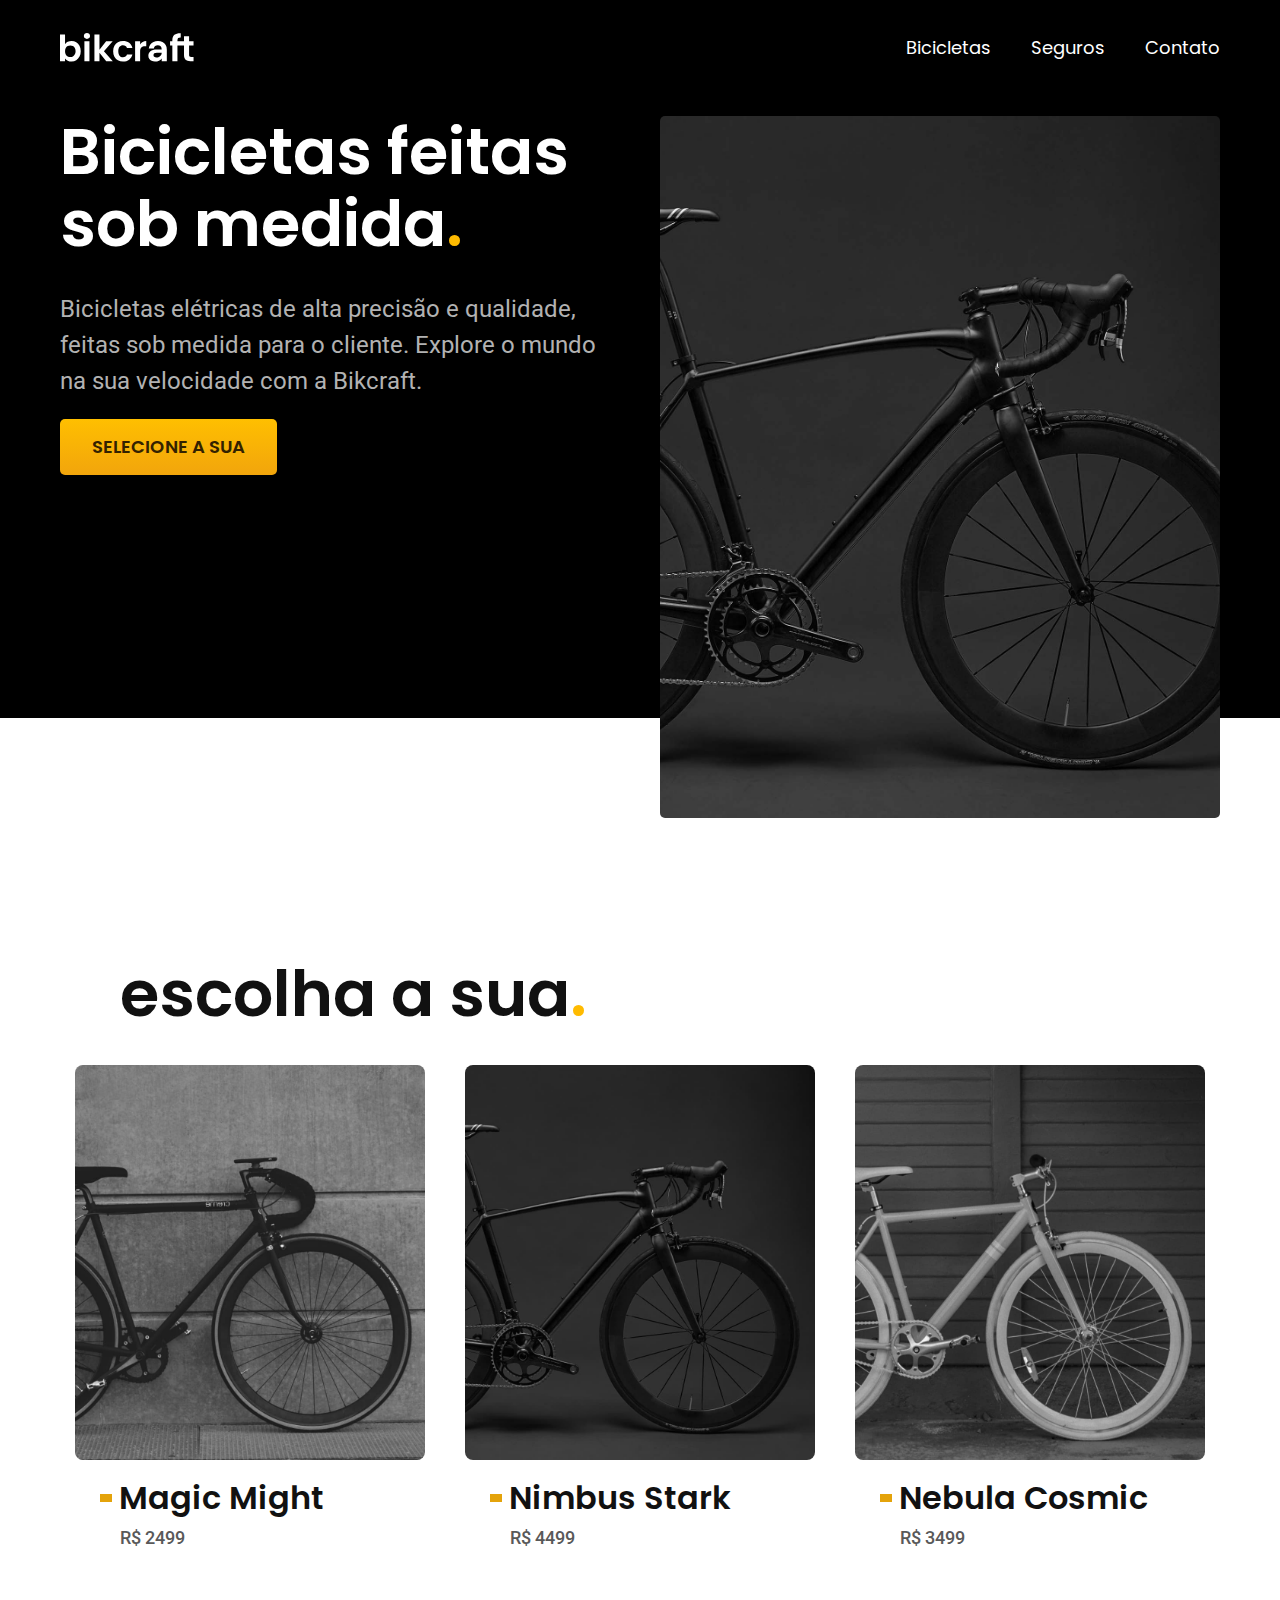
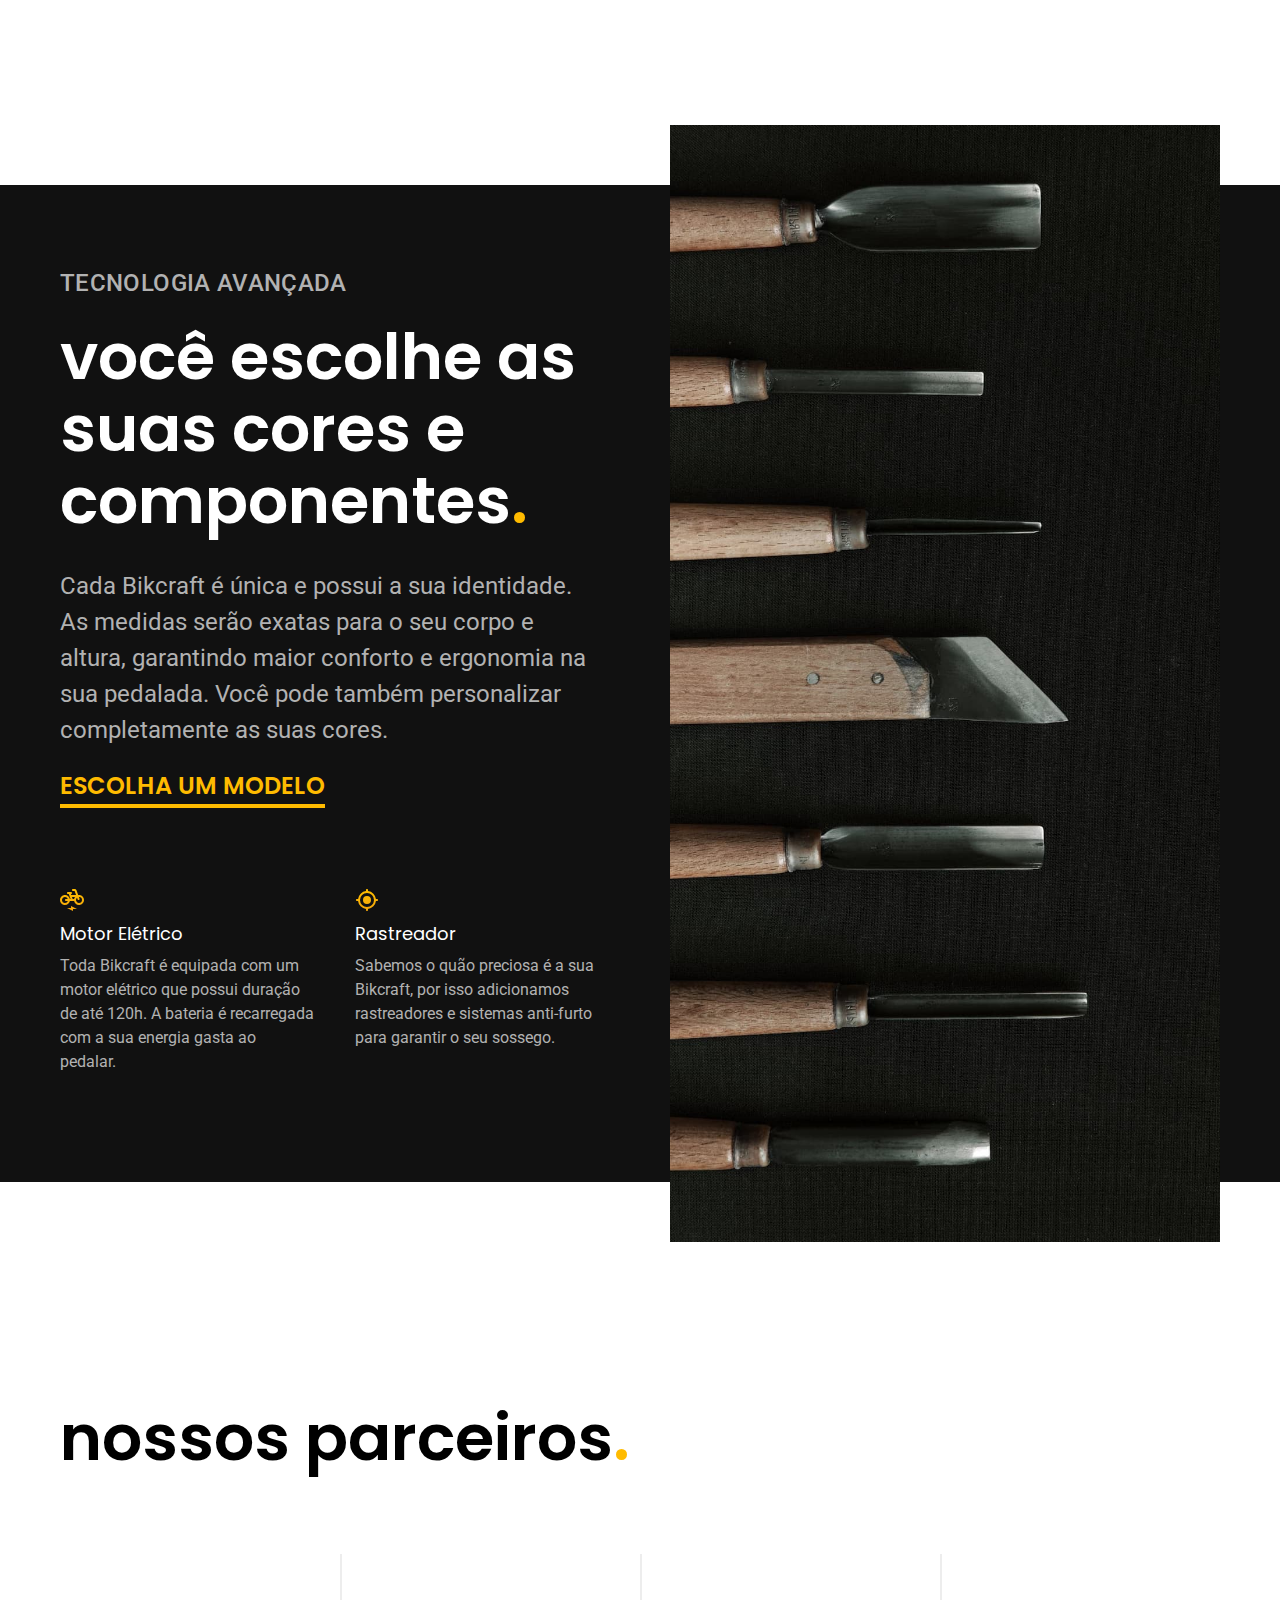
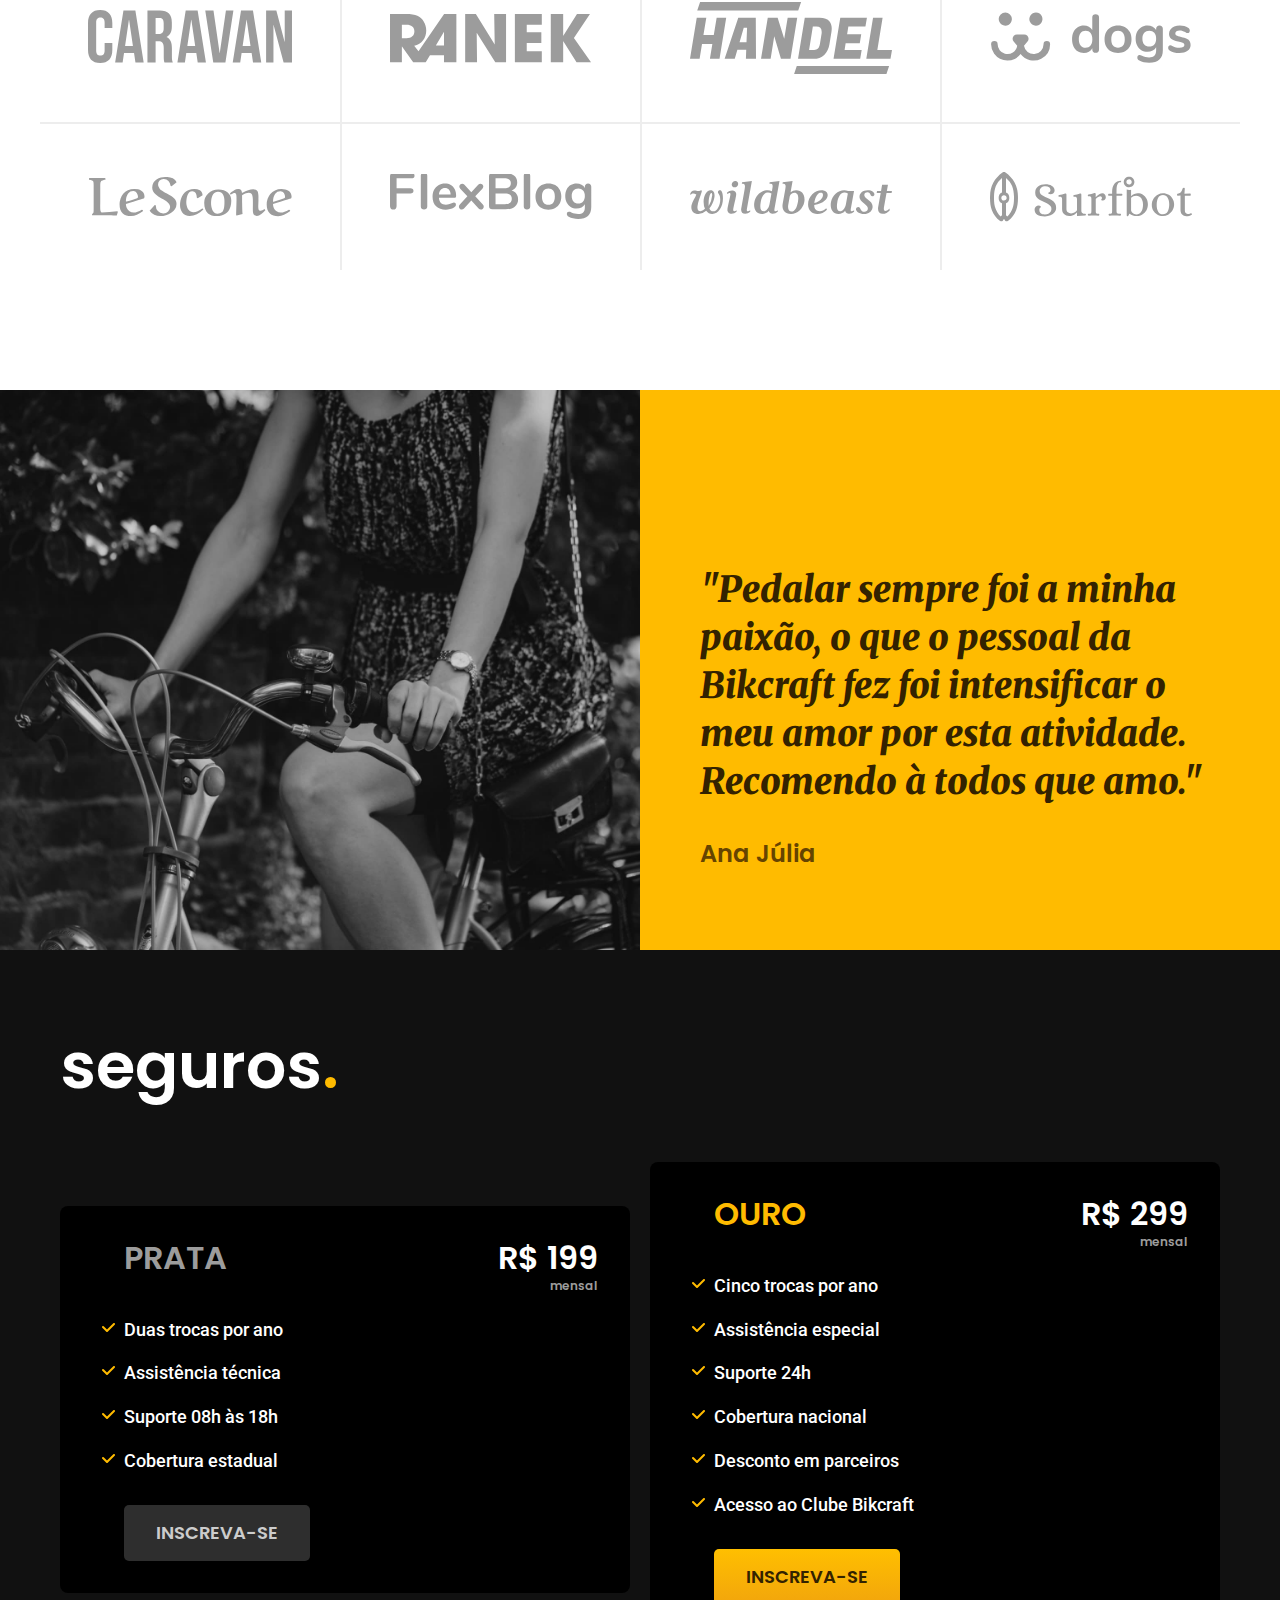
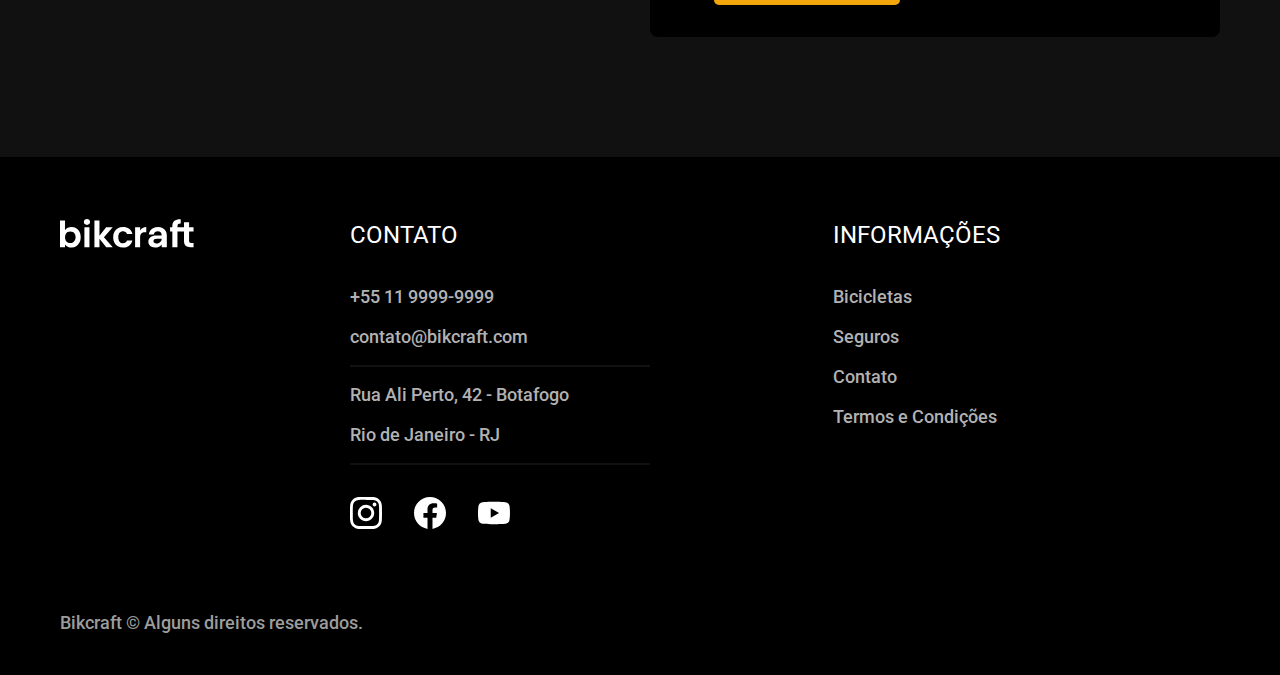
==== commit d4931bec: "seguros-final" ====
--- a/index.html
+++ b/index.html
@@ -23,7 +23,7 @@
                         <a class="menu-item " href="/bicicletas.html">Bicicletas</a>
                     </li>
                     <li>
-                        <a class="menu-item" href="#">Seguros </a>
+                        <a class="menu-item" href="/seguros.html">Seguros </a>
                     </li>
                     <li>
                         <a class="menu-item" href="#">Contato</a>
@@ -40,7 +40,7 @@
                 <p class="font-2-l c5">Bicicletas elétricas de alta precisão e qualidade, feitas sob medida para o
                     cliente.
                     Explore o mundo na sua velocidade com a Bikcraft.</p>
-                <a class="font-1-m-b btn primario" href="#">Selecione a sua</a>
+                <a class="font-1-m-b btn primario" href="/bicicletas.html">Selecione a sua</a>
             </div>
             <div class="img">
                 <img class="bike-intro" src="../assets/img/fotos/introducao.jpg" alt="Bicicleta preta">
@@ -94,7 +94,7 @@
                     seu corpo e altura,
                     garantindo maior conforto e ergonomia na sua pedalada. Você pode também personalizar completamente
                     as suas cores.</p>
-                <a href="#">
+                <a href="/bicicletas.html">
                     <h2 class="font-1-l p1">Escolha um modelo</h2>
                 </a>
 
@@ -274,8 +274,8 @@
             <div class="informacoes">
                 <h3 class="font-2-l">Informações</h3>
                 <ul class="font-2-m c5">
-                    <li> <a href=""> Bicicletas</li></a>
-                    <li> <a href=""> Seguros</li></a>
+                    <li> <a href="/bicicletas.html"> Bicicletas</li></a>
+                    <li> <a href="/seguros.html"> Seguros</li></a>
                     <li> <a href=""> Contato</li></a>
                     <li> <a href="/termos.html">Termos e Condições</li></a>
                 </ul>
--- a/assets/Css/style.css
+++ b/assets/Css/style.css
@@ -14,6 +14,7 @@
 @import url(/assets/Css/Seguros/vantagens.css);
 @import url(/assets/Css/Seguros/perguntas.css);
 @import url(/assets/Css/bicicletas/nimbus.css);
+@import url(/assets/Css/bicicletas/seguro.css);
 
 body,
 p,
